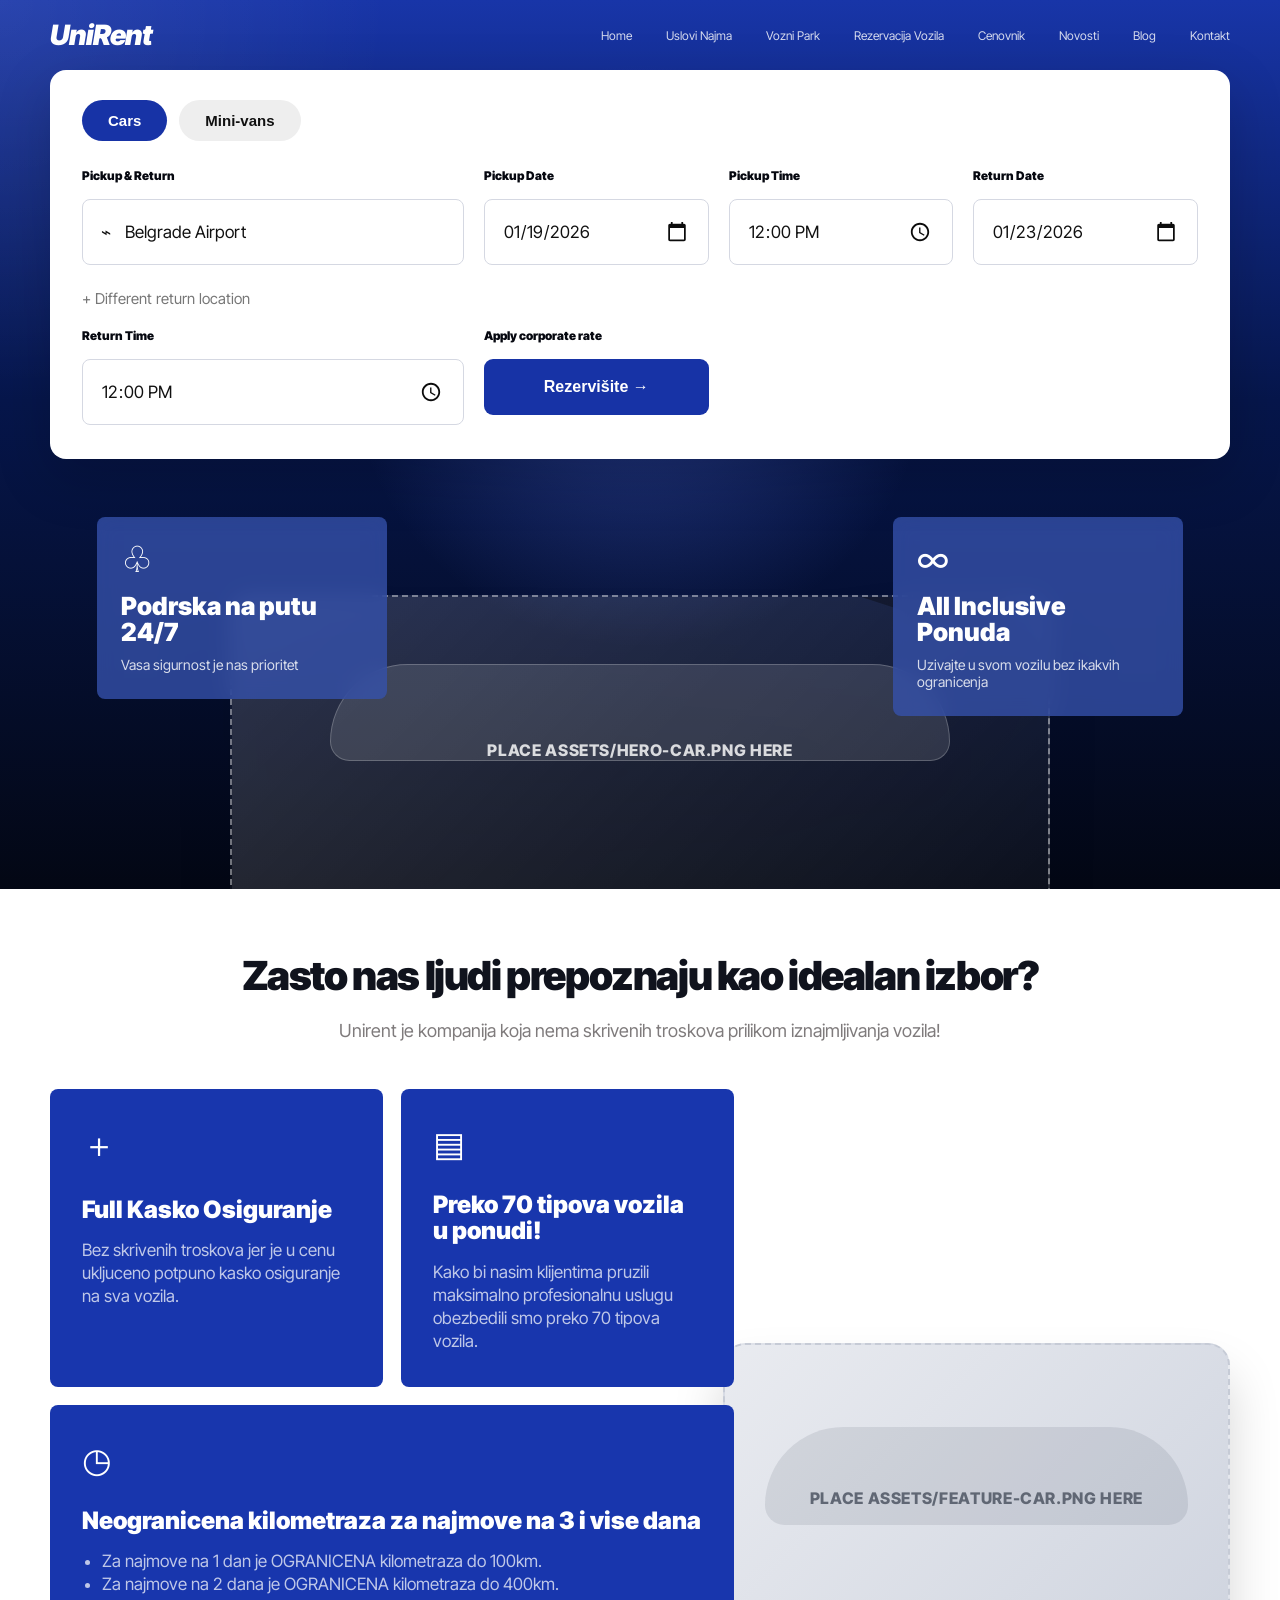
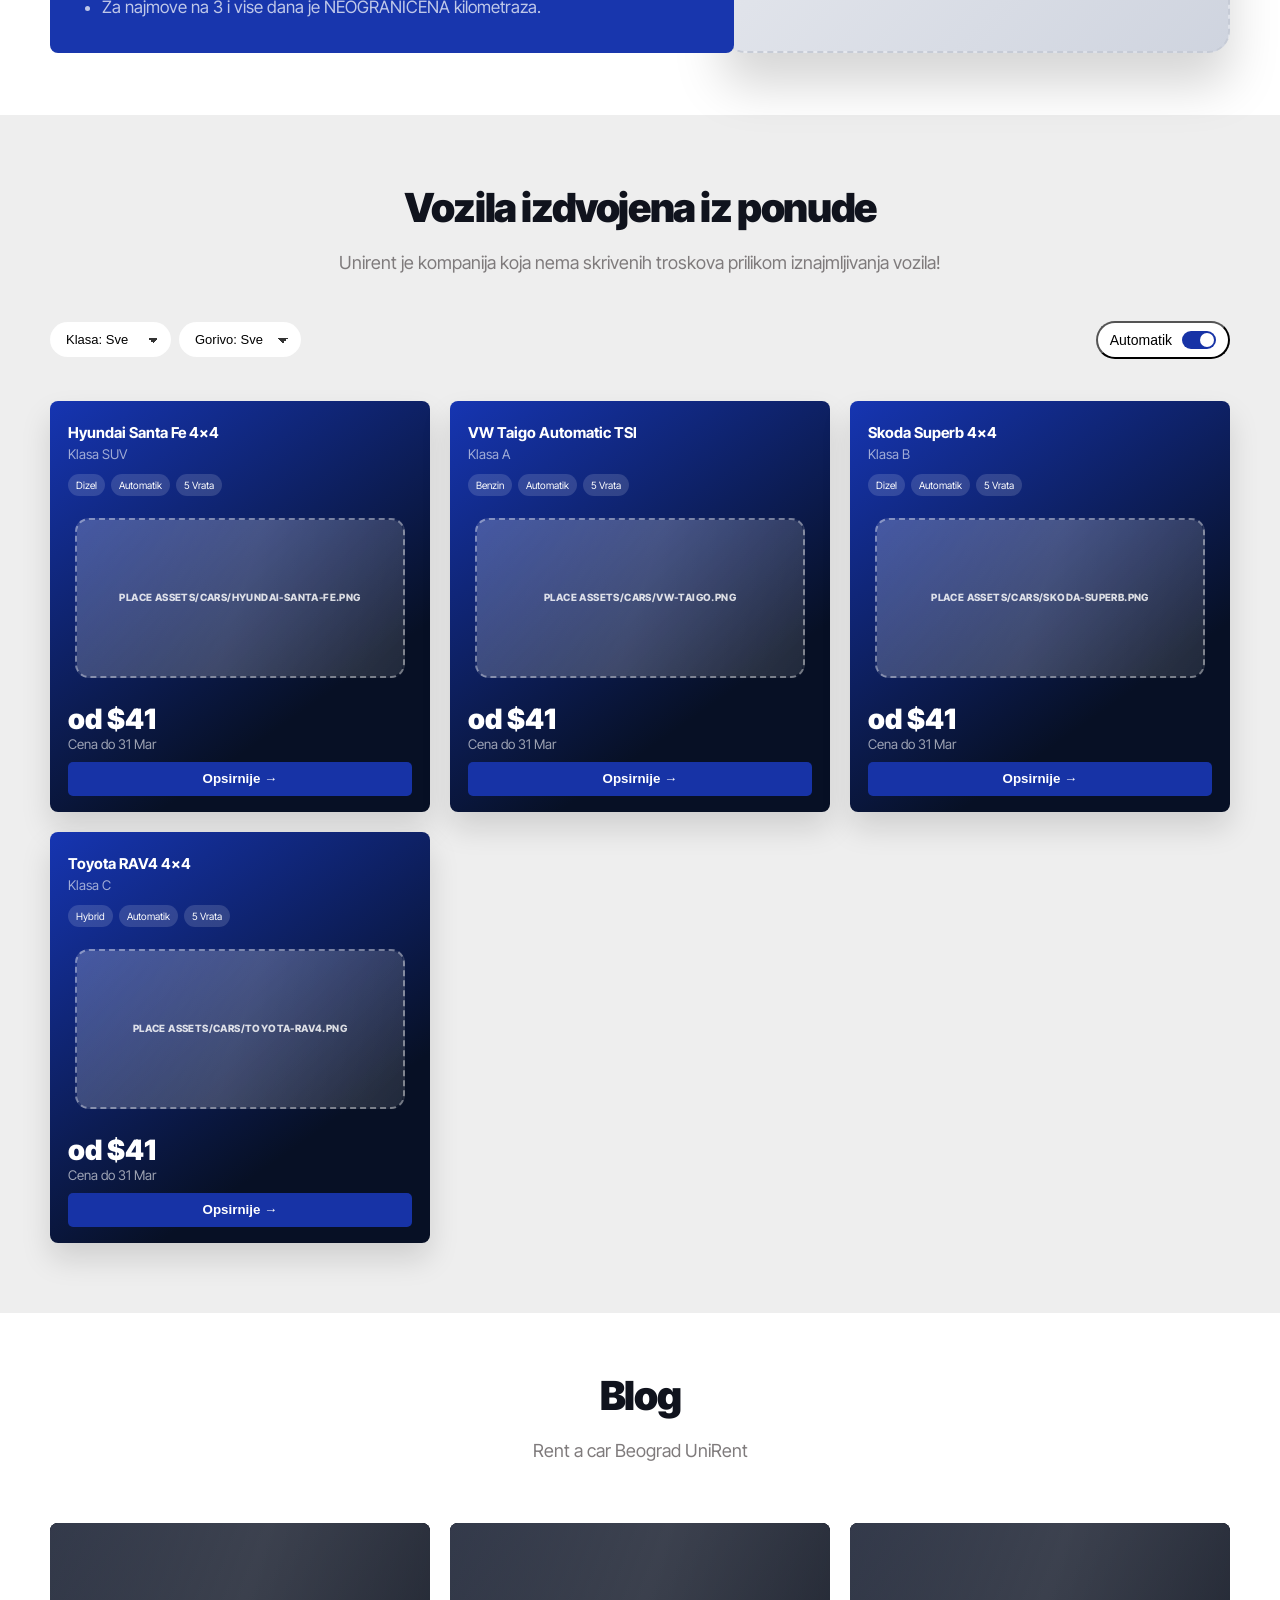
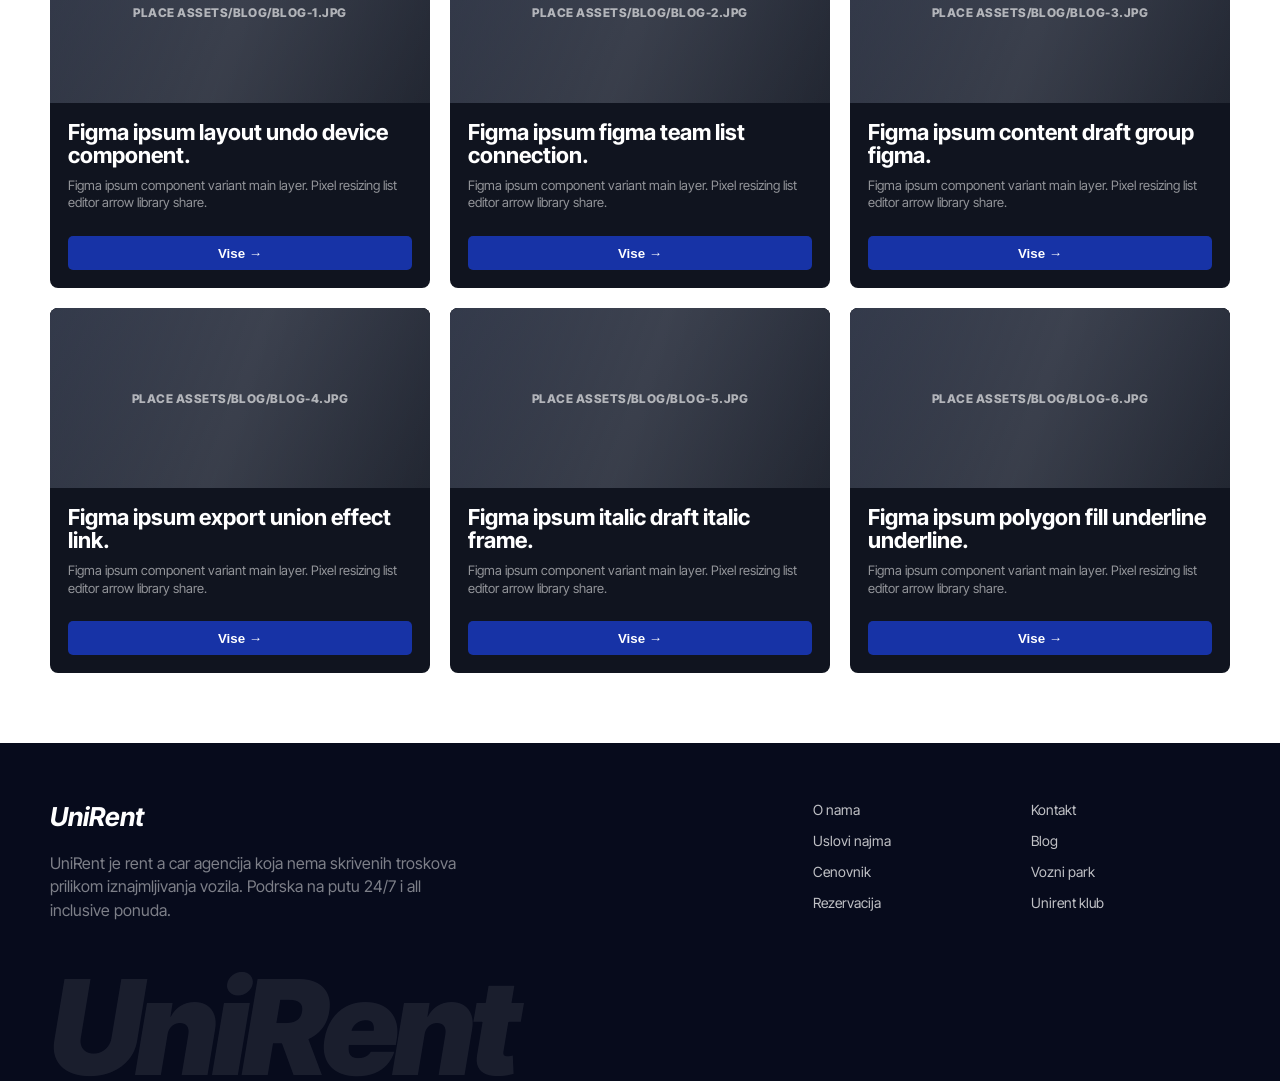
==== index.html @ a7d13483 "Add files via upload" ====
<!DOCTYPE html>
<html lang="en">
<head>
<meta charset="utf-8"/>
<meta name="viewport" content="width=device-width, initial-scale=1.0"/>
<title>UniRent</title>
<link href="https://fonts.googleapis.com/css2?family=Inter+Tight:wght@400;500;600;700;800;900&display=swap" rel="stylesheet"/>
<style>
:root{--blue:#1733a6;--deep:#030817;--text:#10131d;--muted:#85838a;--card:#1836ad;--line:#d4d7df}
*{box-sizing:border-box;margin:0;padding:0}body{font-family:'Inter Tight',Arial,sans-serif;background:#fff;color:var(--text);overflow-x:hidden}a{text-decoration:none;color:inherit}.container{width:min(100% - 64px,1180px);margin-inline:auto}
@keyframes fadeUp{from{opacity:0;transform:translateY(22px)}to{opacity:1;transform:none}}@keyframes float{0%,100%{transform:translateY(0)}50%{transform:translateY(-9px)}}.reveal{opacity:0;transform:translateY(22px);transition:.65s cubic-bezier(.2,.8,.2,1)}.reveal.in{opacity:1;transform:none}
.hero{background:linear-gradient(180deg,#1835a8 0%,#06164b 45%,#030714 100%);min-height:720px;position:relative;overflow:hidden}.hero:before{content:"";position:absolute;inset:0;background:radial-gradient(circle at 50% 40%,rgba(95,127,255,.35),transparent 35%),radial-gradient(circle at 0 0,rgba(255,255,255,.08),transparent 25%);pointer-events:none}.nav{height:70px;display:flex;align-items:center;justify-content:space-between;position:relative;z-index:4;color:#fff}.logo{font-size:28px;font-weight:900;font-style:italic;letter-spacing:-1px}.navlinks{display:flex;gap:34px;font-size:12px;color:rgba(255,255,255,.82)}
.booking{position:relative;z-index:5;background:#fff;border-radius:10px;padding:26px 28px 28px;min-height:205px;animation:fadeUp .7s both;box-shadow:0 18px 55px rgba(0,0,0,.18)}.tabs{display:flex;gap:12px;margin-bottom:22px}.tab{border:0;border-radius:999px;padding:12px 26px;font-weight:800;font-size:15px;background:#eee;color:#111;cursor:pointer}.tab.active{background:var(--blue);color:#fff}.book-grid{display:grid;grid-template-columns:1.05fr .72fr .72fr .72fr .72fr;gap:0;align-items:end}.field-wrap label,.corp{display:block;font-size:12px;font-weight:900;margin-bottom:10px;color:#060810}.field{height:60px;border:1.5px solid var(--line);display:flex;align-items:center;gap:14px;padding:0 18px;font-size:17px;background:#fff;color:#111}.field.single{border-radius:7px}.field.input{padding:0 12px}.field input,.field select{border:0;outline:0;background:transparent;width:100%;height:100%;font:inherit;color:#111;cursor:pointer}.return-loc{height:60px;display:flex;align-items:center;font-size:15px;color:#777;padding-left:24px;white-space:nowrap}.book-bottom{margin-top:20px;display:grid;grid-template-columns:1.05fr 2.25fr;gap:24px;align-items:start}.btn{height:48px;border:0;border-radius:8px;background:var(--blue);color:#fff;font-weight:900;font-size:16px;padding:0 24px;cursor:pointer;transition:.25s;display:inline-flex;align-items:center;gap:8px}.btn:hover{transform:translateY(-2px);background:#102b98}
.hero-stage{position:relative;z-index:2;height:430px}.hero-badge{position:absolute;top:58px;width:290px;background:rgba(55,82,174,.78);border-radius:8px;padding:24px 24px 26px;color:#fff;z-index:3;backdrop-filter:blur(10px);animation:fadeUp .8s .18s both}.hero-badge.left{left:4%}.hero-badge.right{right:4%}.hero-badge .icon{font-size:36px;line-height:1;margin-bottom:16px}.hero-badge h3{font-size:25px;line-height:1.05;margin-bottom:10px;font-weight:900}.hero-badge p{font-size:14px;color:rgba(255,255,255,.82)}
.placeholder{position:relative;overflow:hidden;display:flex;align-items:center;justify-content:center;text-align:center;border:2px dashed rgba(255,255,255,.42);background:linear-gradient(135deg,rgba(255,255,255,.16),rgba(255,255,255,.04));color:rgba(255,255,255,.82);font-weight:800;letter-spacing:.04em;text-transform:uppercase}.placeholder:after{content:"";position:absolute;inset:-60%;background:linear-gradient(90deg,transparent,rgba(255,255,255,.14),transparent);transform:rotate(18deg);animation:sheen 4s infinite}@keyframes sheen{0%{translate:-45% 0}55%,100%{translate:45% 0}}.placeholder span{position:relative;z-index:1}.hero-placeholder{position:absolute;left:50%;bottom:-16px;translate:-50% 0;width:min(820px,72vw);height:310px;border-radius:22px 22px 4px 4px;animation:float 6s ease-in-out infinite;filter:drop-shadow(0 40px 28px rgba(0,0,0,.40));z-index:2}.hero-placeholder:before{content:"";position:absolute;left:12%;right:12%;top:22%;height:31%;border-radius:80px 80px 20px 20px;background:rgba(255,255,255,.12);border:1px solid rgba(255,255,255,.22)}.hero-placeholder:after{content:"";position:absolute;left:12%;right:12%;bottom:12%;height:56px;border-radius:999px;background:rgba(0,0,0,.22);box-shadow:80px 42px 0 10px rgba(0,0,0,.32),-80px 42px 0 10px rgba(0,0,0,.32)}
.section{padding:62px 0}.title{text-align:center;margin-bottom:48px}.title h2{font-size:40px;letter-spacing:-1.4px;margin-bottom:20px;font-weight:900}.title p{font-size:18px;color:#7f7b7c}.why-wrap{position:relative;min-height:380px;overflow:hidden}.why-grid{display:grid;grid-template-columns:1fr 1fr;gap:18px;width:58%;position:relative;z-index:2}.info-card{background:var(--card);color:#fff;border-radius:8px;padding:34px 32px;min-height:160px;transition:.25s}.info-card:hover,.car-card:hover,.blog-card:hover{transform:translateY(-5px)}.info-card.wide{grid-column:1/3;min-height:170px}.info-card .mini-icon{font-size:34px;margin-bottom:28px}.info-card h3{font-size:24px;line-height:1.1;margin-bottom:16px;font-weight:900}.info-card p,.info-card li{font-size:17px;color:rgba(255,255,255,.72);line-height:1.35}.info-card ul{padding-left:20px}.why-placeholder{position:absolute;right:-120px;bottom:-18px;width:60%;max-width:820px;height:320px;border-radius:20px;z-index:3;filter:drop-shadow(0 32px 24px rgba(0,0,0,.16));animation:float 7s ease-in-out infinite;background:linear-gradient(135deg,#e9ebf0,#cfd4df);border-color:#c6cbd6;color:#606774}.why-placeholder:before{content:"";position:absolute;left:8%;right:8%;top:27%;height:32%;border-radius:80px 80px 20px 20px;background:rgba(30,40,60,.10)}.why-placeholder:after{content:"";position:absolute;left:14%;right:14%;bottom:15%;height:45px;border-radius:999px;background:rgba(30,40,60,.12);box-shadow:80px 40px 0 4px rgba(30,40,60,.24),-80px 40px 0 4px rgba(30,40,60,.24)}
.fleet{background:#eee;padding:58px 0 70px}.filters{display:flex;justify-content:space-between;align-items:center;margin-bottom:28px;gap:16px}.filter-select{background:#fff;border:0;border-radius:999px;padding:10px 38px 10px 16px;font-size:13px;margin-right:8px;cursor:pointer;appearance:none;background-image:linear-gradient(45deg,transparent 50%,#333 50%),linear-gradient(135deg,#333 50%,transparent 50%);background-position:calc(100% - 18px) 52%,calc(100% - 13px) 52%;background-size:5px 5px,5px 5px;background-repeat:no-repeat}.switch{display:flex;align-items:center;gap:10px;font-size:14px;background:#fff;border-radius:999px;padding:8px 12px;cursor:pointer;user-select:none}.track{width:34px;height:18px;background:var(--blue);border-radius:999px;position:relative;transition:.2s}.track:after{content:"";position:absolute;width:14px;height:14px;background:#fff;border-radius:50%;right:2px;top:2px;transition:.2s}.switch.off .track{background:#aaa}.switch.off .track:after{right:18px}.fleet-grid,.blog-grid{display:grid;grid-template-columns:repeat(3,1fr);gap:20px}.empty-state{display:none;grid-column:1/-1;text-align:center;padding:50px;background:#fff;border-radius:8px;color:#777;font-weight:700}
.car-card{background:linear-gradient(145deg,#1635b2 0%,#071025 72%);border-radius:8px;overflow:hidden;min-height:360px;padding:22px 18px 16px;color:#fff;transition:.25s;display:flex;flex-direction:column;box-shadow:0 16px 30px rgba(0,0,0,.13)}.car-card.is-hidden{display:none}.car-card h3{font-size:15px;margin-bottom:4px}.car-card small{color:rgba(255,255,255,.6)}.tags{display:flex;gap:6px;margin-top:12px;flex-wrap:wrap}.tag{font-size:10px;padding:5px 8px;border-radius:999px;background:rgba(255,255,255,.14)}.car-pic{height:156px;display:flex;align-items:center;justify-content:center;flex:1;overflow:visible}.fleet-placeholder{width:100%;max-width:310px;height:135px;border-radius:12px;font-size:11px}.price{font-size:28px;font-weight:900;margin-top:8px}.more{margin-top:10px;height:34px;border:0;border-radius:5px;background:var(--blue);color:#fff;font-weight:700;width:100%;cursor:pointer}.blog{padding:58px 0 70px}.blog-card{background:#10141f;color:#fff;border-radius:8px;overflow:hidden;transition:.25s}.blog-placeholder{height:180px;border:0;border-radius:0;background:linear-gradient(135deg,#242b3d,#111622);color:rgba(255,255,255,.62);font-size:12px}.blog-body{padding:18px}.blog-body h3{font-size:22px;line-height:1.05;margin-bottom:10px}.blog-body p{font-size:13px;color:rgba(255,255,255,.55);line-height:1.35;margin-bottom:14px}.footer{background:#070b1c;color:#fff;padding:58px 0 0;overflow:hidden}.footer-grid{display:grid;grid-template-columns:1.4fr 1fr;gap:180px}.footer h3{font-size:26px;font-style:italic;margin-bottom:20px}.footer p{max-width:420px;color:rgba(255,255,255,.48);line-height:1.45}.foot-links{display:grid;grid-template-columns:repeat(2,1fr);gap:18px;font-size:14px}.foot-links a{display:block;color:rgba(255,255,255,.75);margin-bottom:14px}.watermark{margin-top:50px;font-size:min(132px,18vw);font-weight:900;font-style:italic;color:rgba(255,255,255,.08);letter-spacing:-6px;line-height:.8;user-select:none}

/* Easy image replacement system:
   Place your files in the /assets folder using the filenames in the HTML.
   If a file is missing, the designed placeholder stays visible. */
.image-slot{position:relative;display:flex;align-items:center;justify-content:center;overflow:visible}
.image-slot img{width:100%;height:100%;object-fit:contain;display:block;position:relative;z-index:2;opacity:1;transition:opacity .25s ease,transform .35s ease}
.image-slot img.is-missing{display:none}
.image-slot .placeholder{position:absolute;inset:0;z-index:1}
.hero-image{position:absolute;left:50%;bottom:-16px;translate:-50% 0;width:min(820px,72vw);height:310px;animation:float 6s ease-in-out infinite;filter:drop-shadow(0 40px 28px rgba(0,0,0,.40));z-index:2}
.hero-image img{object-fit:contain;object-position:center bottom}
.feature-image{position:absolute;right:-120px;bottom:-18px;width:60%;max-width:820px;height:320px;z-index:3;filter:drop-shadow(0 32px 24px rgba(0,0,0,.16));animation:float 7s ease-in-out infinite}
.feature-image img{object-fit:contain;object-position:center bottom}
.fleet-image{width:100%;max-width:330px;height:150px;margin:auto}
.fleet-image img{object-fit:contain;filter:drop-shadow(0 18px 18px rgba(0,0,0,.28))}
.blog-image{height:180px;overflow:hidden;background:#111622}
.blog-image img{object-fit:cover;object-position:center}
.blog-image .placeholder{border:0;border-radius:0;background:linear-gradient(135deg,#242b3d,#111622);color:rgba(255,255,255,.62);font-size:12px}

@media(max-width:1000px){.book-grid{grid-template-columns:1fr 1fr}.return-loc{padding-left:0}.filters{align-items:flex-start;flex-direction:column}.why-grid{width:100%;grid-template-columns:1fr}.info-card.wide{grid-column:auto}.why-placeholder{position:relative;right:auto;width:100%;margin-top:20px}.feature-image{position:relative;right:auto;width:100%;margin-top:20px}.fleet-grid,.blog-grid{grid-template-columns:1fr 1fr}.hero-badge{display:none}.hero-placeholder{width:90vw}.hero-image{width:90vw}}
@media(max-width:640px){.container{width:min(100% - 32px,1180px)}.navlinks{display:none}.book-grid,.book-bottom{grid-template-columns:1fr;gap:12px}.hero{min-height:auto}.hero-stage{height:350px}.hero-placeholder{height:250px}.hero-image{height:250px}.fleet-grid,.blog-grid{grid-template-columns:1fr}.title h2{font-size:31px}.footer-grid{grid-template-columns:1fr;gap:36px}}


/* --- FINAL FIXES: stable booking layout, centered image slots, safer hover spacing --- */
.booking{border-radius:16px;padding:26px 28px 32px;overflow:visible}
.booking-form{display:grid;grid-template-columns:1.55fr 1fr 1fr 1fr 1fr;gap:18px;align-items:end}
.booking-form .pickup-group{grid-column:span 2}
.booking-form .field-wrap{min-width:0}
.field{height:64px;border:1.5px solid #d5d8e2;border-radius:8px;background:#fff;position:relative;overflow:hidden}
.field.input{padding:0 16px}
.field input{position:relative;z-index:2;width:100%;height:100%;border:0;outline:0;background:transparent;font:inherit;color:#111;cursor:pointer;appearance:auto;-webkit-appearance:auto}
.field input::-webkit-calendar-picker-indicator{cursor:pointer;opacity:.95;width:22px;height:22px}
.return-loc{height:auto;margin-top:12px;padding:0;font-size:15px;color:#777;white-space:normal}
.book-bottom{margin-top:22px;display:flex;align-items:end;gap:26px}.return-time-wrap{width:300px;max-width:100%}.reserve-wrap{display:flex;flex-direction:column;align-items:flex-start}.btn{height:54px;border-radius:9px;padding:0 30px}
.hero-stage{overflow:visible}.hero-image{left:50%;right:auto;bottom:-16px;translate:-50% 0;width:min(820px,72vw);height:310px;z-index:2}.hero-image img{object-position:center bottom}
.image-slot>.placeholder{position:absolute;inset:0;left:auto;right:auto;top:auto;bottom:auto;width:100%;height:100%;translate:0;transform:none;animation:none;filter:none;z-index:1}
.image-slot>.hero-placeholder,.image-slot>.why-placeholder,.image-slot>.fleet-placeholder{position:absolute;inset:0;width:100%;height:100%;max-width:none;margin:0;border-radius:inherit;translate:0;transform:none;animation:none;filter:none}
.image-slot>.hero-placeholder{border-radius:22px 22px 4px 4px}.image-slot>.fleet-placeholder{border-radius:14px;font-size:10px;padding:12px;line-height:1.35;overflow:hidden}.image-slot>.fleet-placeholder span{max-width:90%}
.why-wrap{overflow:visible}.why-grid{z-index:3}.feature-image{right:0;bottom:0;width:43%;height:310px;z-index:1;pointer-events:none}.feature-image img{object-position:center bottom}.image-slot>.why-placeholder{border-radius:22px;background:linear-gradient(135deg,#e9ebf0,#cfd4df);border-color:#c6cbd6;color:#606774}
.fleet{padding-top:68px}.fleet-grid,.blog-grid{padding-top:14px;overflow:visible}.car-card{overflow:visible;position:relative}.car-card:hover,.blog-card:hover,.info-card:hover{transform:translateY(-4px)}.car-pic{height:168px;flex:0 0 168px;margin:18px 0 20px;overflow:visible}.fleet-image{height:160px;max-width:330px}.price{margin-top:auto}.blog-card{overflow:hidden}
@media(max-width:1000px){.booking-form{grid-template-columns:1fr 1fr}.booking-form .pickup-group{grid-column:1/-1}.book-bottom{display:grid;grid-template-columns:1fr 1fr}.feature-image{position:relative;right:auto;width:100%;height:280px;margin-top:24px}.hero-image{width:88vw}}
@media(max-width:640px){.booking{padding:22px 18px 24px}.tabs{margin-bottom:20px}.tab{font-size:14px;padding:10px 22px}.booking-form{grid-template-columns:1fr;gap:14px}.book-bottom{grid-template-columns:1fr;gap:14px}.return-time-wrap{width:100%}.field{height:58px;font-size:16px}.return-loc{font-size:14px}.hero-image{width:92vw;height:250px}.car-pic{height:150px;flex-basis:150px}.fleet-image{height:142px}}



/* --- BOOKING ALIGNMENT POLISH --- */
.booking{
  padding:30px 32px 34px !important;
}
.booking-form{
  display:grid !important;
  grid-template-columns:minmax(330px,1.7fr) repeat(3,minmax(180px,1fr)) !important;
  gap:20px 20px !important;
  align-items:start !important;
}
.booking-form .pickup-group{
  grid-column:auto !important;
}
.field-wrap label,.corp{
  min-height:18px;
  margin-bottom:12px !important;
  line-height:1.1;
}
.field{
  height:66px !important;
  border-radius:8px !important;
  padding:0 18px !important;
}
.field.input{
  padding:0 18px !important;
}
.return-loc{
  height:auto !important;
  min-height:34px;
  padding:12px 0 0 0 !important;
  align-items:flex-start !important;
}
.book-bottom{
  margin-top:18px !important;
  display:grid !important;
  grid-template-columns:minmax(330px,1.7fr) repeat(3,minmax(180px,1fr)) !important;
  gap:20px !important;
  align-items:start !important;
}
.return-time-wrap{
  grid-column:1/2;
  width:100%;
}
.reserve-wrap{
  grid-column:2/3;
  width:100%;
}
.reserve-wrap .btn{
  width:100%;
  max-width:240px;
  justify-content:center;
  height:56px;
}
.tabs{
  margin-bottom:28px !important;
}
@media(max-width:1000px){
  .booking-form,.book-bottom{
    grid-template-columns:1fr 1fr !important;
  }
  .booking-form .pickup-group{grid-column:1/-1 !important}
  .return-time-wrap{grid-column:1/2}
  .reserve-wrap{grid-column:2/3}
}
@media(max-width:640px){
  .booking{padding:22px 18px 26px !important}
  .booking-form,.book-bottom{
    grid-template-columns:1fr !important;
    gap:14px !important;
  }
  .return-time-wrap,.reserve-wrap{grid-column:1/-1}
  .reserve-wrap .btn{max-width:none}
  .return-loc{padding-top:10px !important}
}

</style></head>
<body>
<header class="hero"><div class="container nav"><a class="logo" href="index.html">UniRent</a><div class="navlinks"><a href="index.html" class="active">Home</a><a href="uslovi-najma.html">Uslovi Najma</a><a href="vozni-park.html">Vozni Park</a><a href="rezervacija-vozila.html">Rezervacija Vozila</a><a href="cenovnik.html">Cenovnik</a><a href="#">Novosti</a><a href="#">Blog</a><a href="#">Kontakt</a></div></div>
<div class="container booking"><div class="tabs"><button class="tab active" data-vehicle="cars">Cars</button><button class="tab" data-vehicle="mini-vans">Mini-vans</button></div>
<div class="booking-form"><div class="field-wrap pickup-group"><label>Pickup &amp; Return</label><div class="field single">⌁ <span>Belgrade Airport</span></div><div class="return-loc">+ Different return location</div></div><div class="field-wrap"><label>Pickup Date</label><div class="field input"><input id="pickupDate" type="date" value="2026-01-19"/></div></div><div class="field-wrap"><label>Pickup Time</label><div class="field input"><input id="pickupTime" type="time" value="12:00"/></div></div><div class="field-wrap"><label>Return Date</label><div class="field input"><input id="returnDate" type="date" value="2026-01-23"/></div></div></div>
<div class="book-bottom"><div class="return-time-wrap"><div class="field-wrap"><label>Return Time</label><div class="field input"><input id="returnTime" type="time" value="12:00"/></div></div></div><div class="reserve-wrap"><div class="corp">Apply corporate rate</div><button class="btn" id="reserveBtn">Rezervišite →</button></div></div></div>
<div class="container hero-stage"><div class="hero-badge left"><div class="icon">♧</div><h3>Podrska na putu 24/7</h3><p>Vasa sigurnost je nas prioritet</p></div><div class="image-slot hero-image"><img src="assets/hero-car.png" alt="Hero car" data-fallback><div class="placeholder hero-placeholder"><span>Place assets/hero-car.png here</span></div></div><div class="hero-badge right"><div class="icon">∞</div><h3>All Inclusive Ponuda</h3><p>Uzivajte u svom vozilu bez ikakvih ogranicenja</p></div></div></header>
<section class="section"><div class="container"><div class="title reveal"><h2>Zasto nas ljudi prepoznaju kao idealan izbor?</h2><p>Unirent je kompanija koja nema skrivenih troskova prilikom iznajmljivanja vozila!</p></div><div class="why-wrap"><div class="why-grid"><div class="info-card reveal"><div class="mini-icon">＋</div><h3>Full Kasko Osiguranje</h3><p>Bez skrivenih troskova jer je u cenu ukljuceno potpuno kasko osiguranje na sva vozila.</p></div><div class="info-card reveal"><div class="mini-icon">▤</div><h3>Preko 70 tipova vozila u ponudi!</h3><p>Kako bi nasim klijentima pruzili maksimalno profesionalnu uslugu obezbedili smo preko 70 tipova vozila.</p></div><div class="info-card wide reveal"><div class="mini-icon">◷</div><h3>Neogranicena kilometraza za najmove na 3 i vise dana</h3><ul><li>Za najmove na 1 dan je OGRANICENA kilometraza do 100km.</li><li>Za najmove na 2 dana je OGRANICENA kilometraza do 400km.</li><li>Za najmove na 3 i vise dana je NEOGRANICENA kilometraza.</li></ul></div></div><div class="image-slot feature-image"><img src="assets/feature-car.png" alt="Feature car" data-fallback><div class="placeholder why-placeholder"><span>Place assets/feature-car.png here</span></div></div></div></div></section>
<section class="fleet"><div class="container"><div class="title reveal"><h2>Vozila izdvojena iz ponude</h2><p>Unirent je kompanija koja nema skrivenih troskova prilikom iznajmljivanja vozila!</p></div><div class="filters reveal"><div><select id="classFilter" class="filter-select"><option value="all">Klasa: Sve</option><option value="A">Klasa: A</option><option value="B">Klasa: B</option><option value="C">Klasa: C</option><option value="SUV">Klasa: SUV</option></select><select id="fuelFilter" class="filter-select"><option value="all">Gorivo: Sve</option><option value="Benzin">Benzin</option><option value="Dizel">Dizel</option><option value="Hybrid">Hybrid</option></select></div><button class="switch" id="autoSwitch" type="button" aria-pressed="true">Automatik <span class="track"></span></button></div>
<div class="fleet-grid" id="fleetGrid">
<div class="car-card reveal" data-class="SUV" data-fuel="Dizel" data-auto="true"><h3>Hyundai Santa Fe 4x4</h3><small>Klasa SUV</small><div class="tags"><span class="tag">Dizel</span><span class="tag">Automatik</span><span class="tag">5 Vrata</span></div><div class="car-pic"><div class="image-slot fleet-image"><img src="assets/cars/hyundai-santa-fe.png" alt="Car" data-fallback><div class="placeholder fleet-placeholder"><span>Place assets/cars/hyundai-santa-fe.png</span></div></div></div><div class="price">od $41</div><small>Cena do 31 Mar</small><button class="more">Opsirnije →</button></div>
<div class="car-card reveal" data-class="A" data-fuel="Benzin" data-auto="true"><h3>VW Taigo Automatic TSI</h3><small>Klasa A</small><div class="tags"><span class="tag">Benzin</span><span class="tag">Automatik</span><span class="tag">5 Vrata</span></div><div class="car-pic"><div class="image-slot fleet-image"><img src="assets/cars/vw-taigo.png" alt="Car" data-fallback><div class="placeholder fleet-placeholder"><span>Place assets/cars/vw-taigo.png</span></div></div></div><div class="price">od $41</div><small>Cena do 31 Mar</small><button class="more">Opsirnije →</button></div>
<div class="car-card reveal" data-class="B" data-fuel="Dizel" data-auto="true"><h3>Skoda Superb 4x4</h3><small>Klasa B</small><div class="tags"><span class="tag">Dizel</span><span class="tag">Automatik</span><span class="tag">5 Vrata</span></div><div class="car-pic"><div class="image-slot fleet-image"><img src="assets/cars/skoda-superb.png" alt="Car" data-fallback><div class="placeholder fleet-placeholder"><span>Place assets/cars/skoda-superb.png</span></div></div></div><div class="price">od $41</div><small>Cena do 31 Mar</small><button class="more">Opsirnije →</button></div>
<div class="car-card reveal" data-class="SUV" data-fuel="Dizel" data-auto="false"><h3>Volvo XC 90 4x4</h3><small>Klasa SUV</small><div class="tags"><span class="tag">Dizel</span><span class="tag">Manuel</span><span class="tag">5 Vrata</span></div><div class="car-pic"><div class="image-slot fleet-image"><img src="assets/cars/volvo-xc90.png" alt="Car" data-fallback><div class="placeholder fleet-placeholder"><span>Place assets/cars/volvo-xc90.png</span></div></div></div><div class="price">od $41</div><small>Cena do 31 Mar</small><button class="more">Opsirnije →</button></div>
<div class="car-card reveal" data-class="C" data-fuel="Hybrid" data-auto="true"><h3>Toyota RAV4 4x4</h3><small>Klasa C</small><div class="tags"><span class="tag">Hybrid</span><span class="tag">Automatik</span><span class="tag">5 Vrata</span></div><div class="car-pic"><div class="image-slot fleet-image"><img src="assets/cars/toyota-rav4.png" alt="Car" data-fallback><div class="placeholder fleet-placeholder"><span>Place assets/cars/toyota-rav4.png</span></div></div></div><div class="price">od $41</div><small>Cena do 31 Mar</small><button class="more">Opsirnije →</button></div>
<div class="car-card reveal" data-class="A" data-fuel="Benzin" data-auto="false"><h3>Hyundai Tucson 4x4</h3><small>Klasa A</small><div class="tags"><span class="tag">Benzin</span><span class="tag">Manuel</span><span class="tag">5 Vrata</span></div><div class="car-pic"><div class="image-slot fleet-image"><img src="assets/cars/hyundai-tucson.png" alt="Car" data-fallback><div class="placeholder fleet-placeholder"><span>Place assets/cars/hyundai-tucson.png</span></div></div></div><div class="price">od $41</div><small>Cena do 31 Mar</small><button class="more">Opsirnije →</button></div>
<div class="empty-state" id="emptyState">Nema vozila za izabrane filtere.</div></div></div></section>
<section class="blog"><div class="container"><div class="title reveal"><h2>Blog</h2><p>Rent a car Beograd UniRent</p></div><div class="blog-grid"><article class="blog-card reveal"><div class="image-slot blog-image"><img src="assets/blog/blog-1.jpg" alt="Blog image" data-fallback><div class="placeholder blog-placeholder"><span>Place assets/blog/blog-1.jpg</span></div></div><div class="blog-body"><h3>Figma ipsum layout undo device component.</h3><p>Figma ipsum component variant main layer. Pixel resizing list editor arrow library share.</p><button class="more">Vise →</button></div></article><article class="blog-card reveal"><div class="image-slot blog-image"><img src="assets/blog/blog-2.jpg" alt="Blog image" data-fallback><div class="placeholder blog-placeholder"><span>Place assets/blog/blog-2.jpg</span></div></div><div class="blog-body"><h3>Figma ipsum figma team list connection.</h3><p>Figma ipsum component variant main layer. Pixel resizing list editor arrow library share.</p><button class="more">Vise →</button></div></article><article class="blog-card reveal"><div class="image-slot blog-image"><img src="assets/blog/blog-3.jpg" alt="Blog image" data-fallback><div class="placeholder blog-placeholder"><span>Place assets/blog/blog-3.jpg</span></div></div><div class="blog-body"><h3>Figma ipsum content draft group figma.</h3><p>Figma ipsum component variant main layer. Pixel resizing list editor arrow library share.</p><button class="more">Vise →</button></div></article><article class="blog-card reveal"><div class="image-slot blog-image"><img src="assets/blog/blog-4.jpg" alt="Blog image" data-fallback><div class="placeholder blog-placeholder"><span>Place assets/blog/blog-4.jpg</span></div></div><div class="blog-body"><h3>Figma ipsum export union effect link.</h3><p>Figma ipsum component variant main layer. Pixel resizing list editor arrow library share.</p><button class="more">Vise →</button></div></article><article class="blog-card reveal"><div class="image-slot blog-image"><img src="assets/blog/blog-5.jpg" alt="Blog image" data-fallback><div class="placeholder blog-placeholder"><span>Place assets/blog/blog-5.jpg</span></div></div><div class="blog-body"><h3>Figma ipsum italic draft italic frame.</h3><p>Figma ipsum component variant main layer. Pixel resizing list editor arrow library share.</p><button class="more">Vise →</button></div></article><article class="blog-card reveal"><div class="image-slot blog-image"><img src="assets/blog/blog-6.jpg" alt="Blog image" data-fallback><div class="placeholder blog-placeholder"><span>Place assets/blog/blog-6.jpg</span></div></div><div class="blog-body"><h3>Figma ipsum polygon fill underline underline.</h3><p>Figma ipsum component variant main layer. Pixel resizing list editor arrow library share.</p><button class="more">Vise →</button></div></article></div></div></section>
<footer class="footer"><div class="container"><div class="footer-grid"><div><h3>UniRent</h3><p>UniRent je rent a car agencija koja nema skrivenih troskova prilikom iznajmljivanja vozila. Podrska na putu 24/7 i all inclusive ponuda.</p></div><div class="foot-links"><div><a href="#">O nama</a><a href="uslovi-najma.html">Uslovi najma</a><a href="cenovnik.html">Cenovnik</a><a href="rezervacija-vozila.html">Rezervacija</a></div><div><a href="#">Kontakt</a><a href="#">Blog</a><a href="vozni-park.html">Vozni park</a><a href="#">Unirent klub</a></div></div></div><div class="watermark">UniRent</div></div></footer>
<script>

function setupImageFallbacks(){
  document.querySelectorAll('img[data-fallback]').forEach(img=>{
    const markMissing=()=>img.classList.add('is-missing');
    const markLoaded=()=>img.classList.remove('is-missing');
    img.addEventListener('error',markMissing);
    img.addEventListener('load',markLoaded);
    if(img.complete && img.naturalWidth===0) markMissing();
  });
}
setupImageFallbacks();

const io=new IntersectionObserver((entries)=>{entries.forEach(e=>{if(e.isIntersecting)e.target.classList.add('in')})},{threshold:.14});document.querySelectorAll('.reveal').forEach(el=>io.observe(el));
document.querySelectorAll('.tab').forEach(b=>b.addEventListener('click',()=>{document.querySelectorAll('.tab').forEach(x=>x.classList.remove('active'));b.classList.add('active')}));
const pickupDate=document.getElementById('pickupDate'), returnDate=document.getElementById('returnDate');
pickupDate.addEventListener('change',()=>{ if(returnDate.value && returnDate.value < pickupDate.value){ returnDate.value = pickupDate.value; } returnDate.min = pickupDate.value; }); returnDate.min=pickupDate.value;
document.getElementById('reserveBtn').addEventListener('click',()=>{alert(`Reservation preview:\nPickup: ${pickupDate.value} ${document.getElementById('pickupTime').value}\nReturn: ${returnDate.value} ${document.getElementById('returnTime').value}`)});
let automaticOnly=true; const autoSwitch=document.getElementById('autoSwitch'), classFilter=document.getElementById('classFilter'), fuelFilter=document.getElementById('fuelFilter'), cards=[...document.querySelectorAll('.car-card')], empty=document.getElementById('emptyState');
function applyFilters(){const cls=classFilter.value, fuel=fuelFilter.value; let visible=0; cards.forEach(card=>{const okClass=cls==='all'||card.dataset.class===cls; const okFuel=fuel==='all'||card.dataset.fuel===fuel; const okAuto=!automaticOnly||card.dataset.auto==='true'; const show=okClass&&okFuel&&okAuto; card.classList.toggle('is-hidden',!show); if(show) visible++;}); empty.style.display=visible?'none':'block';}
autoSwitch.addEventListener('click',()=>{automaticOnly=!automaticOnly; autoSwitch.classList.toggle('off',!automaticOnly); autoSwitch.setAttribute('aria-pressed',String(automaticOnly)); applyFilters();});
classFilter.addEventListener('change',applyFilters); fuelFilter.addEventListener('change',applyFilters); applyFilters();
</script></body></html>
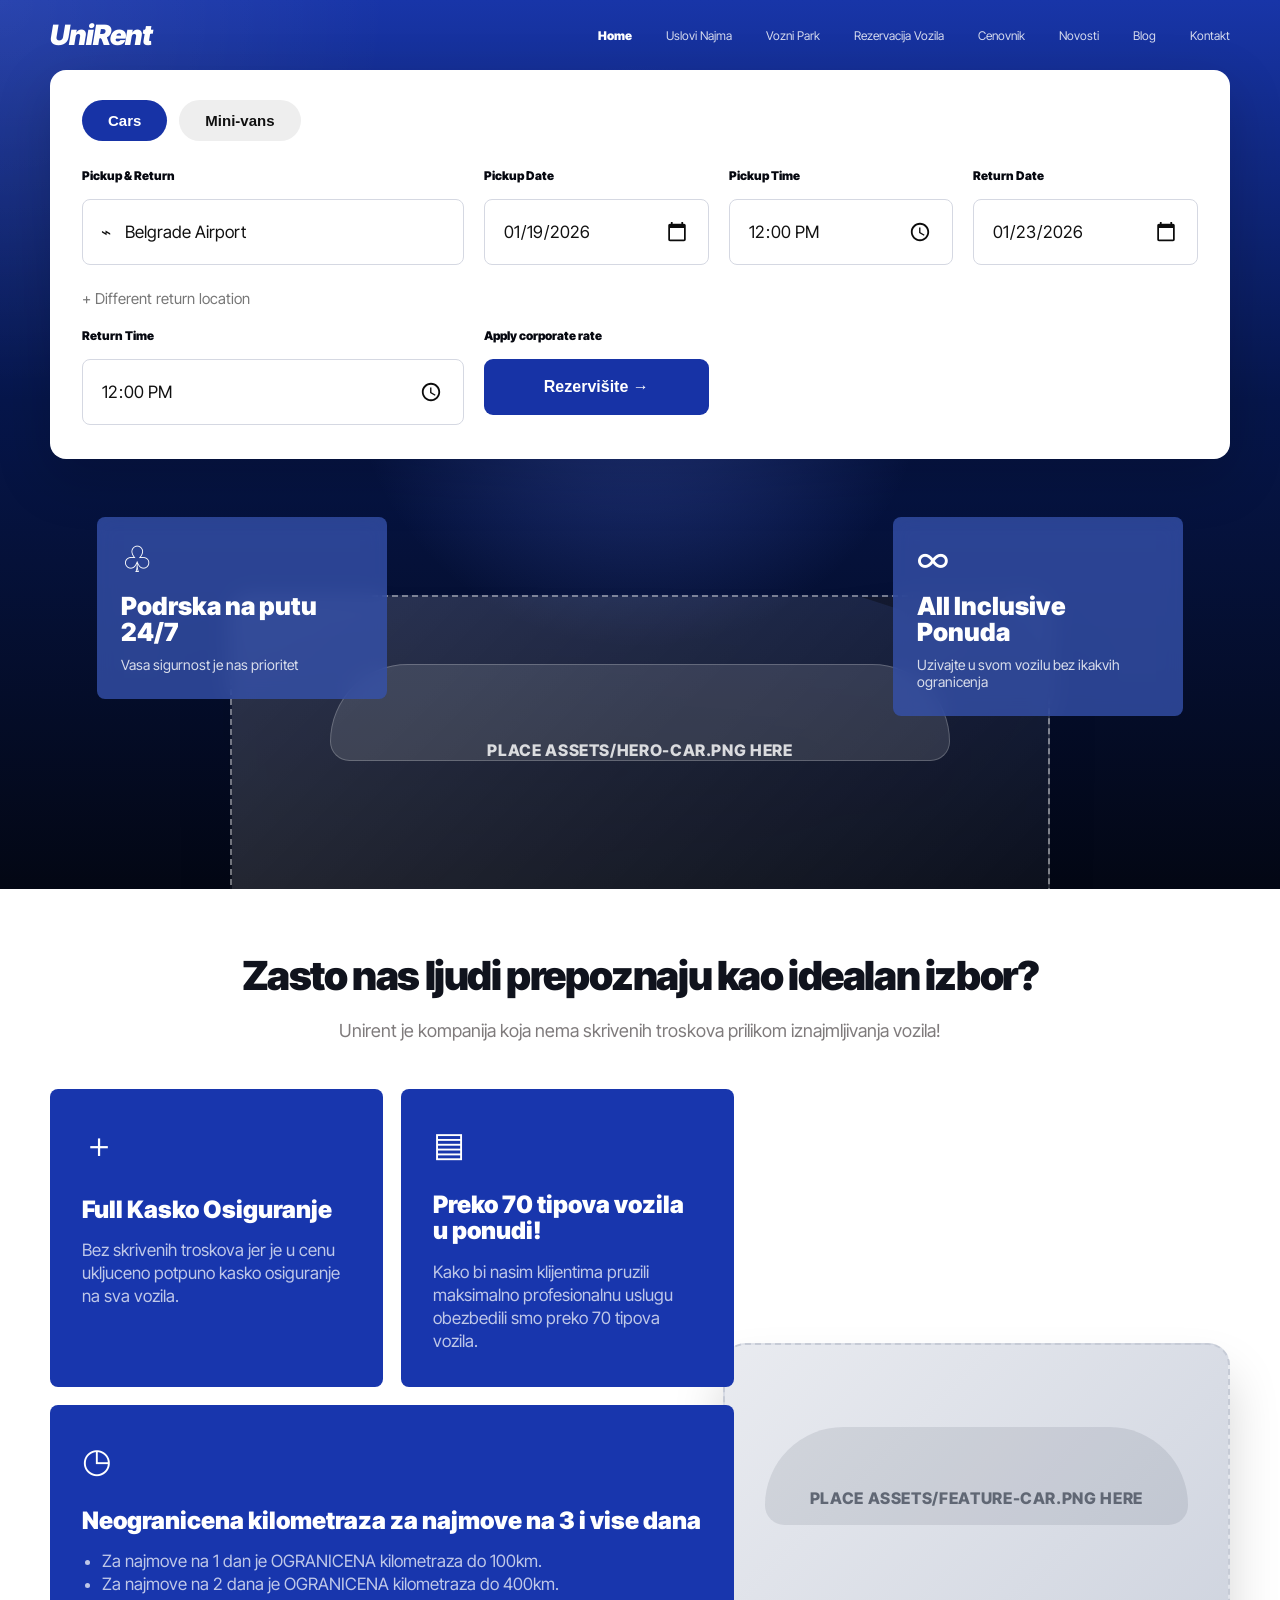
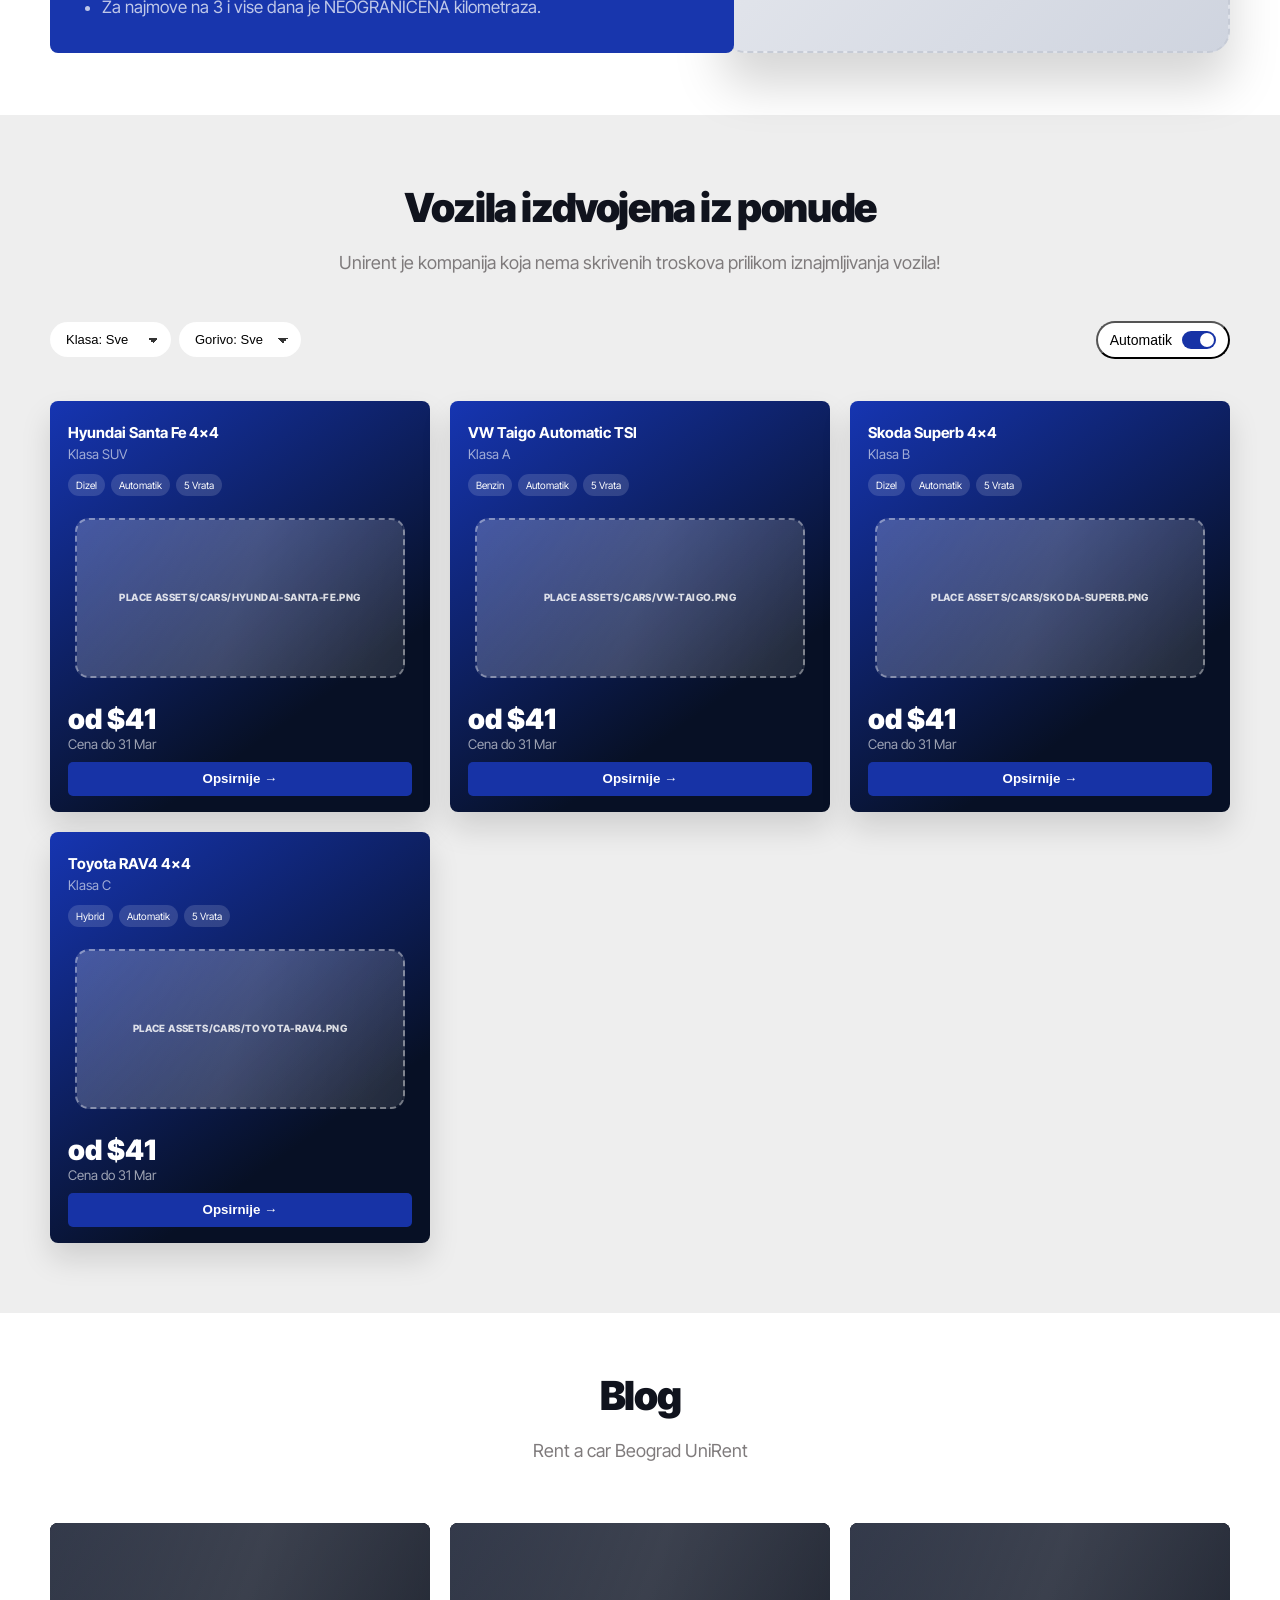
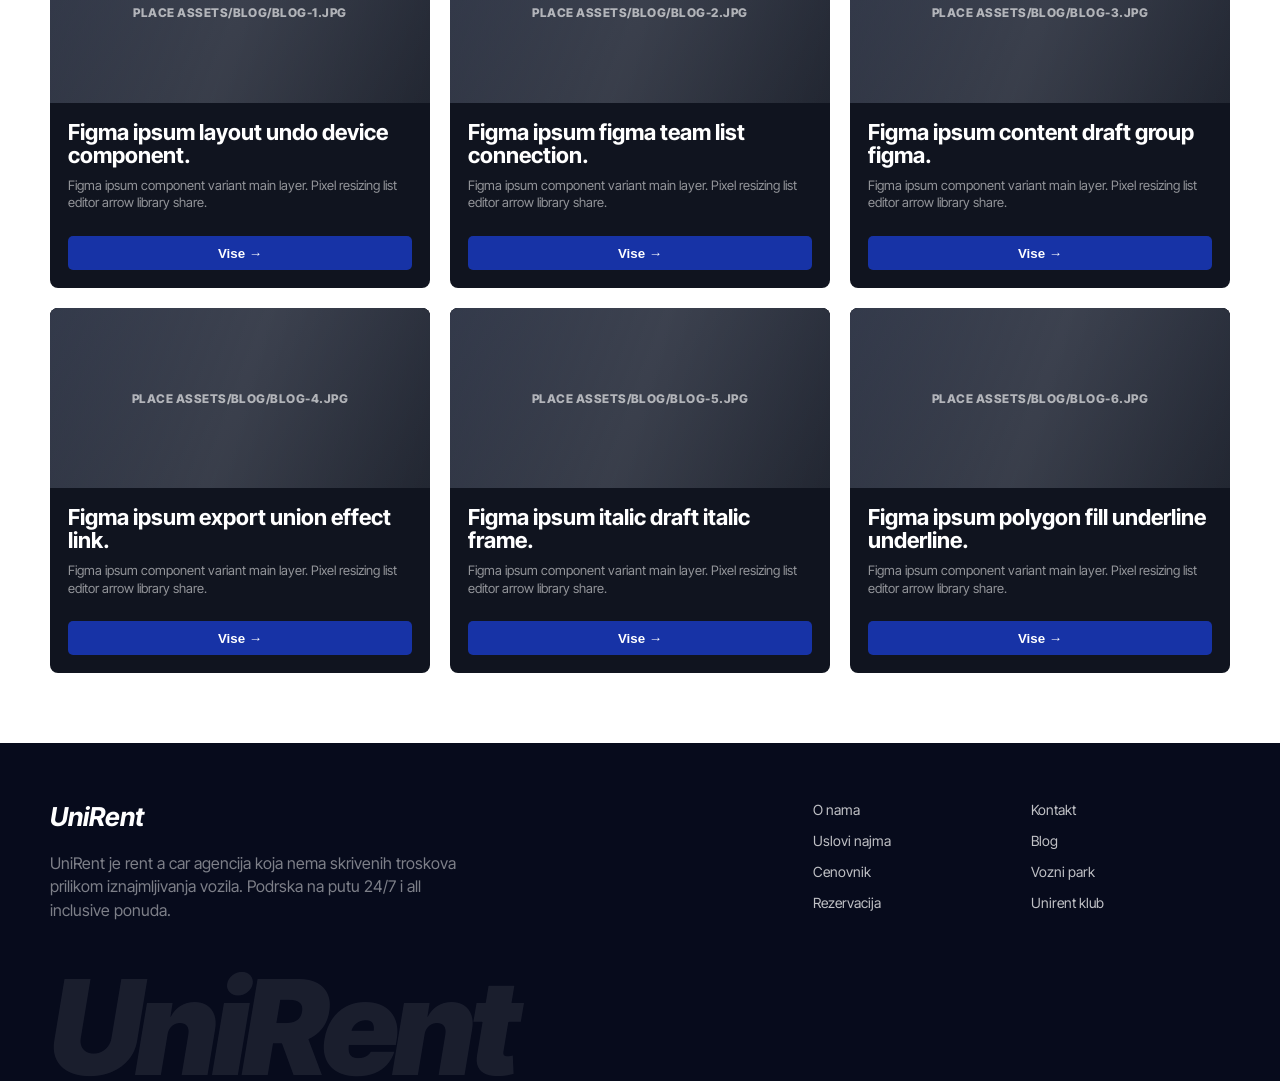
==== commit 401f79ee: "Add files via upload" ====
--- a/index.html
+++ b/index.html
@@ -9,7 +9,7 @@
 :root{--blue:#1733a6;--deep:#030817;--text:#10131d;--muted:#85838a;--card:#1836ad;--line:#d4d7df}
 *{box-sizing:border-box;margin:0;padding:0}body{font-family:'Inter Tight',Arial,sans-serif;background:#fff;color:var(--text);overflow-x:hidden}a{text-decoration:none;color:inherit}.container{width:min(100% - 64px,1180px);margin-inline:auto}
 @keyframes fadeUp{from{opacity:0;transform:translateY(22px)}to{opacity:1;transform:none}}@keyframes float{0%,100%{transform:translateY(0)}50%{transform:translateY(-9px)}}.reveal{opacity:0;transform:translateY(22px);transition:.65s cubic-bezier(.2,.8,.2,1)}.reveal.in{opacity:1;transform:none}
-.hero{background:linear-gradient(180deg,#1835a8 0%,#06164b 45%,#030714 100%);min-height:720px;position:relative;overflow:hidden}.hero:before{content:"";position:absolute;inset:0;background:radial-gradient(circle at 50% 40%,rgba(95,127,255,.35),transparent 35%),radial-gradient(circle at 0 0,rgba(255,255,255,.08),transparent 25%);pointer-events:none}.nav{height:70px;display:flex;align-items:center;justify-content:space-between;position:relative;z-index:4;color:#fff}.logo{font-size:28px;font-weight:900;font-style:italic;letter-spacing:-1px}.navlinks{display:flex;gap:34px;font-size:12px;color:rgba(255,255,255,.82)}
+.hero{background:linear-gradient(180deg,#1835a8 0%,#06164b 45%,#030714 100%);min-height:720px;position:relative;overflow:hidden}.hero:before{content:"";position:absolute;inset:0;background:radial-gradient(circle at 50% 40%,rgba(95,127,255,.35),transparent 35%),radial-gradient(circle at 0 0,rgba(255,255,255,.08),transparent 25%);pointer-events:none}.nav{height:70px;display:flex;align-items:center;justify-content:space-between;position:relative;z-index:4;color:#fff}.logo{font-size:28px;font-weight:900;font-style:italic;letter-spacing:-1px}.navlinks{display:flex;gap:34px;font-size:12px;color:rgba(255,255,255,.82)}.navlinks a{cursor:pointer;transition:.2s}.navlinks a:hover,.navlinks a.active{color:#fff;font-weight:900}
 .booking{position:relative;z-index:5;background:#fff;border-radius:10px;padding:26px 28px 28px;min-height:205px;animation:fadeUp .7s both;box-shadow:0 18px 55px rgba(0,0,0,.18)}.tabs{display:flex;gap:12px;margin-bottom:22px}.tab{border:0;border-radius:999px;padding:12px 26px;font-weight:800;font-size:15px;background:#eee;color:#111;cursor:pointer}.tab.active{background:var(--blue);color:#fff}.book-grid{display:grid;grid-template-columns:1.05fr .72fr .72fr .72fr .72fr;gap:0;align-items:end}.field-wrap label,.corp{display:block;font-size:12px;font-weight:900;margin-bottom:10px;color:#060810}.field{height:60px;border:1.5px solid var(--line);display:flex;align-items:center;gap:14px;padding:0 18px;font-size:17px;background:#fff;color:#111}.field.single{border-radius:7px}.field.input{padding:0 12px}.field input,.field select{border:0;outline:0;background:transparent;width:100%;height:100%;font:inherit;color:#111;cursor:pointer}.return-loc{height:60px;display:flex;align-items:center;font-size:15px;color:#777;padding-left:24px;white-space:nowrap}.book-bottom{margin-top:20px;display:grid;grid-template-columns:1.05fr 2.25fr;gap:24px;align-items:start}.btn{height:48px;border:0;border-radius:8px;background:var(--blue);color:#fff;font-weight:900;font-size:16px;padding:0 24px;cursor:pointer;transition:.25s;display:inline-flex;align-items:center;gap:8px}.btn:hover{transform:translateY(-2px);background:#102b98}
 .hero-stage{position:relative;z-index:2;height:430px}.hero-badge{position:absolute;top:58px;width:290px;background:rgba(55,82,174,.78);border-radius:8px;padding:24px 24px 26px;color:#fff;z-index:3;backdrop-filter:blur(10px);animation:fadeUp .8s .18s both}.hero-badge.left{left:4%}.hero-badge.right{right:4%}.hero-badge .icon{font-size:36px;line-height:1;margin-bottom:16px}.hero-badge h3{font-size:25px;line-height:1.05;margin-bottom:10px;font-weight:900}.hero-badge p{font-size:14px;color:rgba(255,255,255,.82)}
 .placeholder{position:relative;overflow:hidden;display:flex;align-items:center;justify-content:center;text-align:center;border:2px dashed rgba(255,255,255,.42);background:linear-gradient(135deg,rgba(255,255,255,.16),rgba(255,255,255,.04));color:rgba(255,255,255,.82);font-weight:800;letter-spacing:.04em;text-transform:uppercase}.placeholder:after{content:"";position:absolute;inset:-60%;background:linear-gradient(90deg,transparent,rgba(255,255,255,.14),transparent);transform:rotate(18deg);animation:sheen 4s infinite}@keyframes sheen{0%{translate:-45% 0}55%,100%{translate:45% 0}}.placeholder span{position:relative;z-index:1}.hero-placeholder{position:absolute;left:50%;bottom:-16px;translate:-50% 0;width:min(820px,72vw);height:310px;border-radius:22px 22px 4px 4px;animation:float 6s ease-in-out infinite;filter:drop-shadow(0 40px 28px rgba(0,0,0,.40));z-index:2}.hero-placeholder:before{content:"";position:absolute;left:12%;right:12%;top:22%;height:31%;border-radius:80px 80px 20px 20px;background:rgba(255,255,255,.12);border:1px solid rgba(255,255,255,.22)}.hero-placeholder:after{content:"";position:absolute;left:12%;right:12%;bottom:12%;height:56px;border-radius:999px;background:rgba(0,0,0,.22);box-shadow:80px 42px 0 10px rgba(0,0,0,.32),-80px 42px 0 10px rgba(0,0,0,.32)}
@@ -153,7 +153,7 @@
 <div class="car-card reveal" data-class="A" data-fuel="Benzin" data-auto="false"><h3>Hyundai Tucson 4x4</h3><small>Klasa A</small><div class="tags"><span class="tag">Benzin</span><span class="tag">Manuel</span><span class="tag">5 Vrata</span></div><div class="car-pic"><div class="image-slot fleet-image"><img src="assets/cars/hyundai-tucson.png" alt="Car" data-fallback><div class="placeholder fleet-placeholder"><span>Place assets/cars/hyundai-tucson.png</span></div></div></div><div class="price">od $41</div><small>Cena do 31 Mar</small><button class="more">Opsirnije →</button></div>
 <div class="empty-state" id="emptyState">Nema vozila za izabrane filtere.</div></div></div></section>
 <section class="blog"><div class="container"><div class="title reveal"><h2>Blog</h2><p>Rent a car Beograd UniRent</p></div><div class="blog-grid"><article class="blog-card reveal"><div class="image-slot blog-image"><img src="assets/blog/blog-1.jpg" alt="Blog image" data-fallback><div class="placeholder blog-placeholder"><span>Place assets/blog/blog-1.jpg</span></div></div><div class="blog-body"><h3>Figma ipsum layout undo device component.</h3><p>Figma ipsum component variant main layer. Pixel resizing list editor arrow library share.</p><button class="more">Vise →</button></div></article><article class="blog-card reveal"><div class="image-slot blog-image"><img src="assets/blog/blog-2.jpg" alt="Blog image" data-fallback><div class="placeholder blog-placeholder"><span>Place assets/blog/blog-2.jpg</span></div></div><div class="blog-body"><h3>Figma ipsum figma team list connection.</h3><p>Figma ipsum component variant main layer. Pixel resizing list editor arrow library share.</p><button class="more">Vise →</button></div></article><article class="blog-card reveal"><div class="image-slot blog-image"><img src="assets/blog/blog-3.jpg" alt="Blog image" data-fallback><div class="placeholder blog-placeholder"><span>Place assets/blog/blog-3.jpg</span></div></div><div class="blog-body"><h3>Figma ipsum content draft group figma.</h3><p>Figma ipsum component variant main layer. Pixel resizing list editor arrow library share.</p><button class="more">Vise →</button></div></article><article class="blog-card reveal"><div class="image-slot blog-image"><img src="assets/blog/blog-4.jpg" alt="Blog image" data-fallback><div class="placeholder blog-placeholder"><span>Place assets/blog/blog-4.jpg</span></div></div><div class="blog-body"><h3>Figma ipsum export union effect link.</h3><p>Figma ipsum component variant main layer. Pixel resizing list editor arrow library share.</p><button class="more">Vise →</button></div></article><article class="blog-card reveal"><div class="image-slot blog-image"><img src="assets/blog/blog-5.jpg" alt="Blog image" data-fallback><div class="placeholder blog-placeholder"><span>Place assets/blog/blog-5.jpg</span></div></div><div class="blog-body"><h3>Figma ipsum italic draft italic frame.</h3><p>Figma ipsum component variant main layer. Pixel resizing list editor arrow library share.</p><button class="more">Vise →</button></div></article><article class="blog-card reveal"><div class="image-slot blog-image"><img src="assets/blog/blog-6.jpg" alt="Blog image" data-fallback><div class="placeholder blog-placeholder"><span>Place assets/blog/blog-6.jpg</span></div></div><div class="blog-body"><h3>Figma ipsum polygon fill underline underline.</h3><p>Figma ipsum component variant main layer. Pixel resizing list editor arrow library share.</p><button class="more">Vise →</button></div></article></div></div></section>
-<footer class="footer"><div class="container"><div class="footer-grid"><div><h3>UniRent</h3><p>UniRent je rent a car agencija koja nema skrivenih troskova prilikom iznajmljivanja vozila. Podrska na putu 24/7 i all inclusive ponuda.</p></div><div class="foot-links"><div><a href="#">O nama</a><a href="uslovi-najma.html">Uslovi najma</a><a href="cenovnik.html">Cenovnik</a><a href="rezervacija-vozila.html">Rezervacija</a></div><div><a href="#">Kontakt</a><a href="#">Blog</a><a href="vozni-park.html">Vozni park</a><a href="#">Unirent klub</a></div></div></div><div class="watermark">UniRent</div></div></footer>
+<footer class="footer"><div class="container"><div class="footer-grid"><div><h3>UniRent</h3><p>UniRent je rent a car agencija koja nema skrivenih troskova prilikom iznajmljivanja vozila. Podrska na putu 24/7 i all inclusive ponuda.</p></div><div class="foot-links"><div><a href="index.html" class="strong">O nama</a><a href="uslovi-najma.html" class="strong">Uslovi najma</a><a href="cenovnik.html" class="strong">Cenovnik</a><a href="rezervacija-vozila.html" class="strong">Rezervacija</a></div><div><a>Kontakt</a><a>Blog</a><a href="vozni-park.html">Vozni park</a><a>Unirent klub</a></div></div></div><div class="watermark">UniRent</div></div></footer>
 <script>
 
 function setupImageFallbacks(){
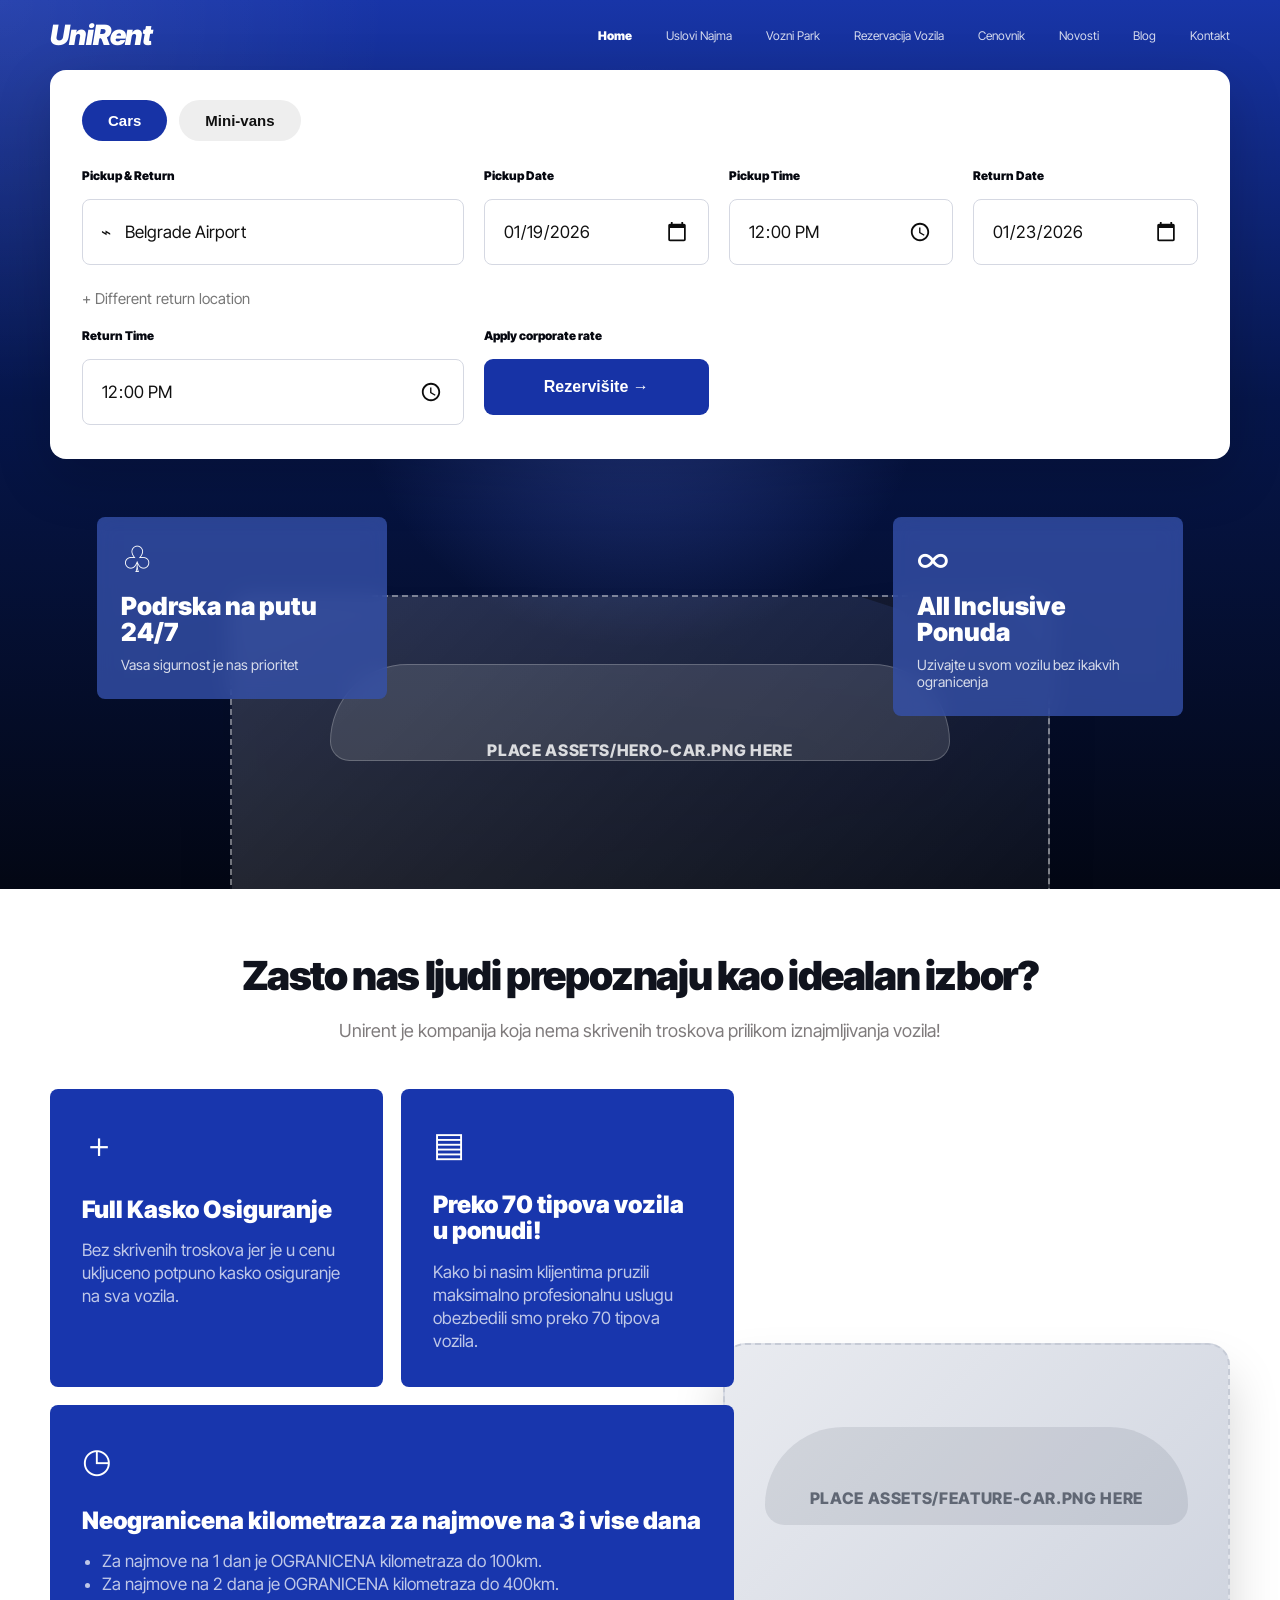
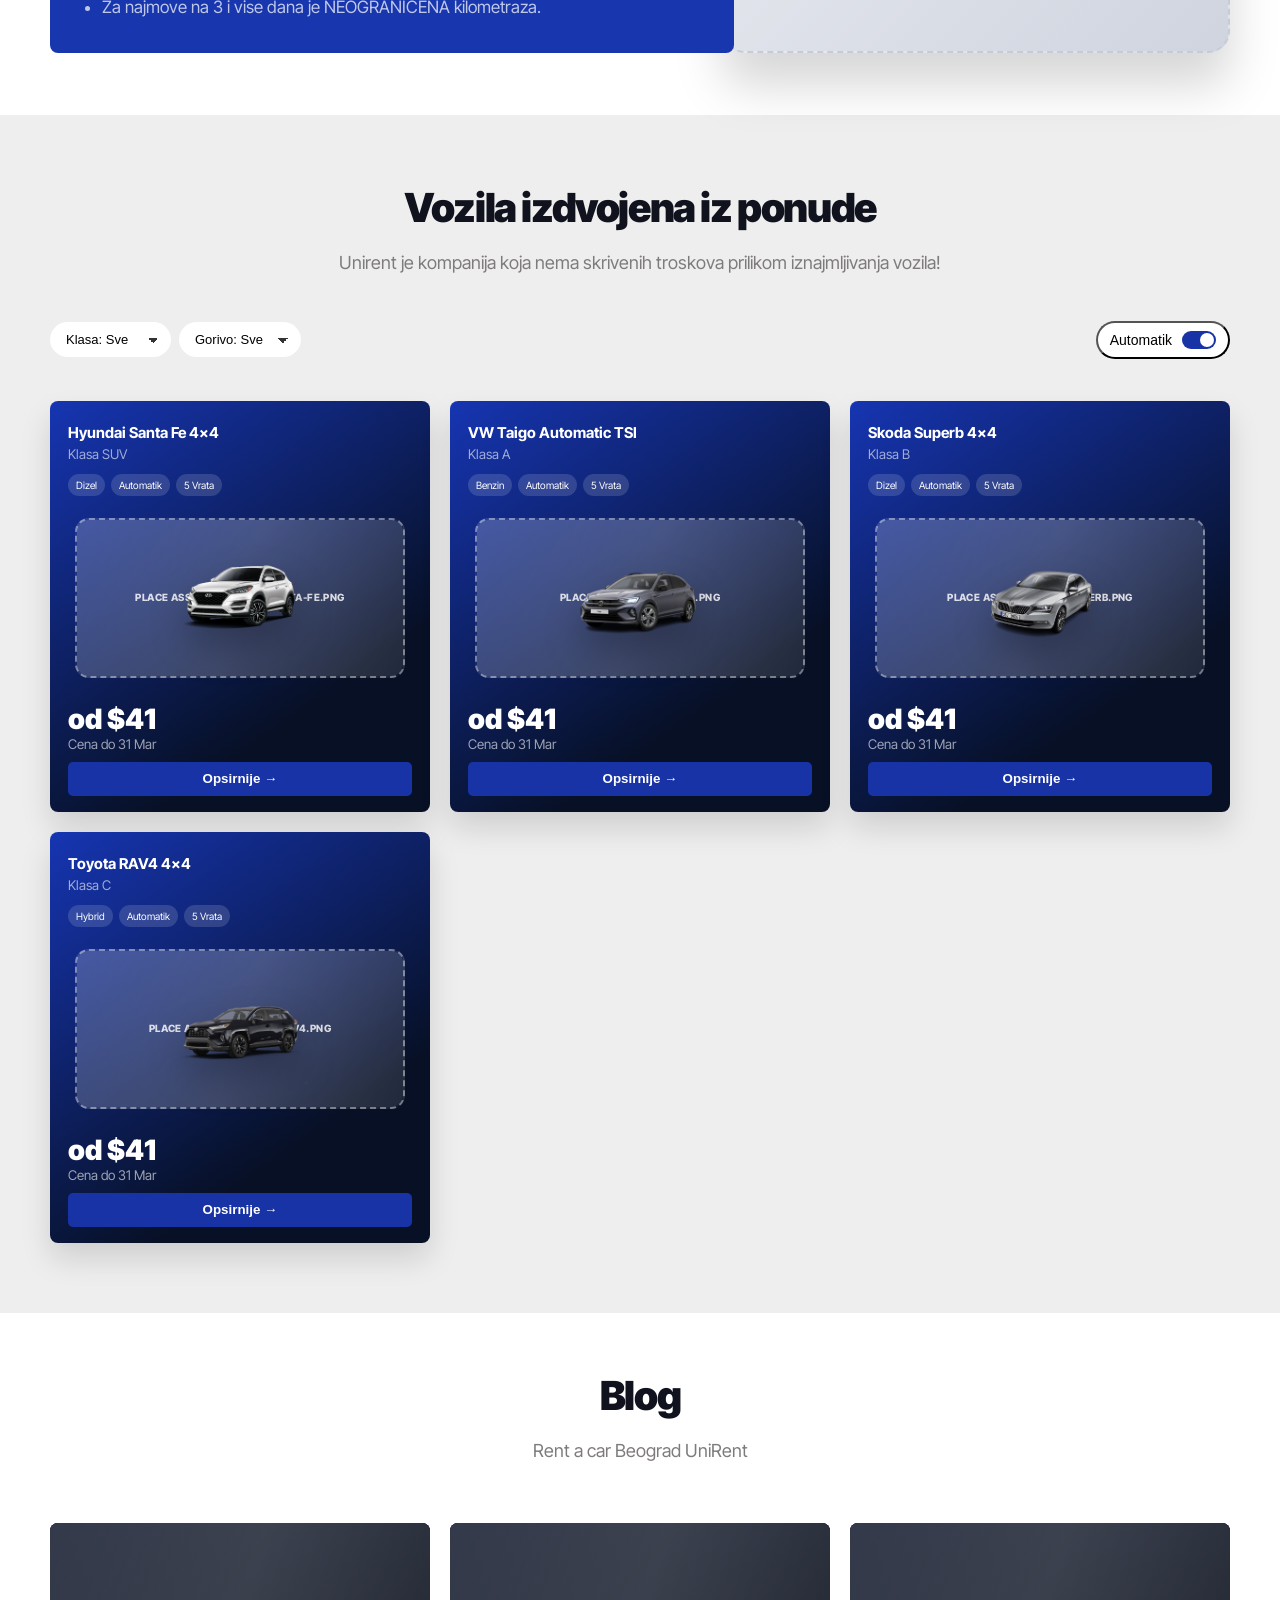
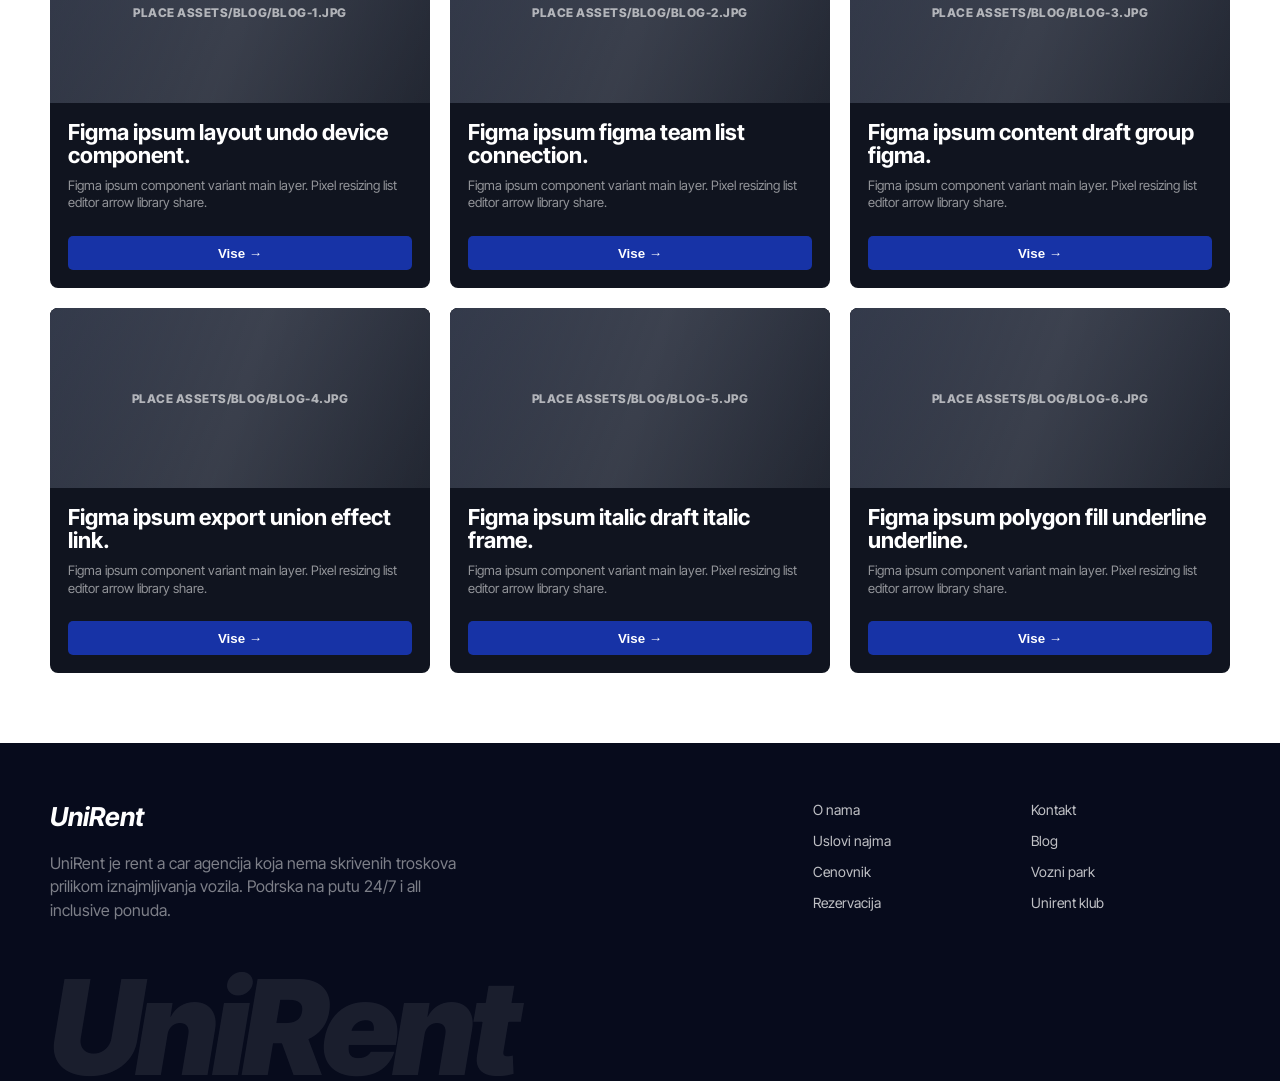
==== commit 8024fdd7: "Add files via upload" ====
--- a/index.html
+++ b/index.html
@@ -145,12 +145,12 @@
 <section class="section"><div class="container"><div class="title reveal"><h2>Zasto nas ljudi prepoznaju kao idealan izbor?</h2><p>Unirent je kompanija koja nema skrivenih troskova prilikom iznajmljivanja vozila!</p></div><div class="why-wrap"><div class="why-grid"><div class="info-card reveal"><div class="mini-icon">＋</div><h3>Full Kasko Osiguranje</h3><p>Bez skrivenih troskova jer je u cenu ukljuceno potpuno kasko osiguranje na sva vozila.</p></div><div class="info-card reveal"><div class="mini-icon">▤</div><h3>Preko 70 tipova vozila u ponudi!</h3><p>Kako bi nasim klijentima pruzili maksimalno profesionalnu uslugu obezbedili smo preko 70 tipova vozila.</p></div><div class="info-card wide reveal"><div class="mini-icon">◷</div><h3>Neogranicena kilometraza za najmove na 3 i vise dana</h3><ul><li>Za najmove na 1 dan je OGRANICENA kilometraza do 100km.</li><li>Za najmove na 2 dana je OGRANICENA kilometraza do 400km.</li><li>Za najmove na 3 i vise dana je NEOGRANICENA kilometraza.</li></ul></div></div><div class="image-slot feature-image"><img src="assets/feature-car.png" alt="Feature car" data-fallback><div class="placeholder why-placeholder"><span>Place assets/feature-car.png here</span></div></div></div></div></section>
 <section class="fleet"><div class="container"><div class="title reveal"><h2>Vozila izdvojena iz ponude</h2><p>Unirent je kompanija koja nema skrivenih troskova prilikom iznajmljivanja vozila!</p></div><div class="filters reveal"><div><select id="classFilter" class="filter-select"><option value="all">Klasa: Sve</option><option value="A">Klasa: A</option><option value="B">Klasa: B</option><option value="C">Klasa: C</option><option value="SUV">Klasa: SUV</option></select><select id="fuelFilter" class="filter-select"><option value="all">Gorivo: Sve</option><option value="Benzin">Benzin</option><option value="Dizel">Dizel</option><option value="Hybrid">Hybrid</option></select></div><button class="switch" id="autoSwitch" type="button" aria-pressed="true">Automatik <span class="track"></span></button></div>
 <div class="fleet-grid" id="fleetGrid">
-<div class="car-card reveal" data-class="SUV" data-fuel="Dizel" data-auto="true"><h3>Hyundai Santa Fe 4x4</h3><small>Klasa SUV</small><div class="tags"><span class="tag">Dizel</span><span class="tag">Automatik</span><span class="tag">5 Vrata</span></div><div class="car-pic"><div class="image-slot fleet-image"><img src="assets/cars/hyundai-santa-fe.png" alt="Car" data-fallback><div class="placeholder fleet-placeholder"><span>Place assets/cars/hyundai-santa-fe.png</span></div></div></div><div class="price">od $41</div><small>Cena do 31 Mar</small><button class="more">Opsirnije →</button></div>
-<div class="car-card reveal" data-class="A" data-fuel="Benzin" data-auto="true"><h3>VW Taigo Automatic TSI</h3><small>Klasa A</small><div class="tags"><span class="tag">Benzin</span><span class="tag">Automatik</span><span class="tag">5 Vrata</span></div><div class="car-pic"><div class="image-slot fleet-image"><img src="assets/cars/vw-taigo.png" alt="Car" data-fallback><div class="placeholder fleet-placeholder"><span>Place assets/cars/vw-taigo.png</span></div></div></div><div class="price">od $41</div><small>Cena do 31 Mar</small><button class="more">Opsirnije →</button></div>
-<div class="car-card reveal" data-class="B" data-fuel="Dizel" data-auto="true"><h3>Skoda Superb 4x4</h3><small>Klasa B</small><div class="tags"><span class="tag">Dizel</span><span class="tag">Automatik</span><span class="tag">5 Vrata</span></div><div class="car-pic"><div class="image-slot fleet-image"><img src="assets/cars/skoda-superb.png" alt="Car" data-fallback><div class="placeholder fleet-placeholder"><span>Place assets/cars/skoda-superb.png</span></div></div></div><div class="price">od $41</div><small>Cena do 31 Mar</small><button class="more">Opsirnije →</button></div>
-<div class="car-card reveal" data-class="SUV" data-fuel="Dizel" data-auto="false"><h3>Volvo XC 90 4x4</h3><small>Klasa SUV</small><div class="tags"><span class="tag">Dizel</span><span class="tag">Manuel</span><span class="tag">5 Vrata</span></div><div class="car-pic"><div class="image-slot fleet-image"><img src="assets/cars/volvo-xc90.png" alt="Car" data-fallback><div class="placeholder fleet-placeholder"><span>Place assets/cars/volvo-xc90.png</span></div></div></div><div class="price">od $41</div><small>Cena do 31 Mar</small><button class="more">Opsirnije →</button></div>
-<div class="car-card reveal" data-class="C" data-fuel="Hybrid" data-auto="true"><h3>Toyota RAV4 4x4</h3><small>Klasa C</small><div class="tags"><span class="tag">Hybrid</span><span class="tag">Automatik</span><span class="tag">5 Vrata</span></div><div class="car-pic"><div class="image-slot fleet-image"><img src="assets/cars/toyota-rav4.png" alt="Car" data-fallback><div class="placeholder fleet-placeholder"><span>Place assets/cars/toyota-rav4.png</span></div></div></div><div class="price">od $41</div><small>Cena do 31 Mar</small><button class="more">Opsirnije →</button></div>
-<div class="car-card reveal" data-class="A" data-fuel="Benzin" data-auto="false"><h3>Hyundai Tucson 4x4</h3><small>Klasa A</small><div class="tags"><span class="tag">Benzin</span><span class="tag">Manuel</span><span class="tag">5 Vrata</span></div><div class="car-pic"><div class="image-slot fleet-image"><img src="assets/cars/hyundai-tucson.png" alt="Car" data-fallback><div class="placeholder fleet-placeholder"><span>Place assets/cars/hyundai-tucson.png</span></div></div></div><div class="price">od $41</div><small>Cena do 31 Mar</small><button class="more">Opsirnije →</button></div>
+<div class="car-card reveal" data-class="SUV" data-fuel="Dizel" data-auto="true"><h3>Hyundai Santa Fe 4x4</h3><small>Klasa SUV</small><div class="tags"><span class="tag">Dizel</span><span class="tag">Automatik</span><span class="tag">5 Vrata</span></div><div class="car-pic"><div class="image-slot fleet-image"><img src="assets/hyundai-santa-fe.png" alt="Car" data-fallback><div class="placeholder fleet-placeholder"><span>Place assets/hyundai-santa-fe.png</span></div></div></div><div class="price">od $41</div><small>Cena do 31 Mar</small><button class="more">Opsirnije →</button></div>
+<div class="car-card reveal" data-class="A" data-fuel="Benzin" data-auto="true"><h3>VW Taigo Automatic TSI</h3><small>Klasa A</small><div class="tags"><span class="tag">Benzin</span><span class="tag">Automatik</span><span class="tag">5 Vrata</span></div><div class="car-pic"><div class="image-slot fleet-image"><img src="assets/vw-taigo.png" alt="Car" data-fallback><div class="placeholder fleet-placeholder"><span>Place assets/vw-taigo.png</span></div></div></div><div class="price">od $41</div><small>Cena do 31 Mar</small><button class="more">Opsirnije →</button></div>
+<div class="car-card reveal" data-class="B" data-fuel="Dizel" data-auto="true"><h3>Skoda Superb 4x4</h3><small>Klasa B</small><div class="tags"><span class="tag">Dizel</span><span class="tag">Automatik</span><span class="tag">5 Vrata</span></div><div class="car-pic"><div class="image-slot fleet-image"><img src="assets/skoda-superb.png" alt="Car" data-fallback><div class="placeholder fleet-placeholder"><span>Place assets/skoda-superb.png</span></div></div></div><div class="price">od $41</div><small>Cena do 31 Mar</small><button class="more">Opsirnije →</button></div>
+<div class="car-card reveal" data-class="SUV" data-fuel="Dizel" data-auto="false"><h3>Volvo XC 90 4x4</h3><small>Klasa SUV</small><div class="tags"><span class="tag">Dizel</span><span class="tag">Manuel</span><span class="tag">5 Vrata</span></div><div class="car-pic"><div class="image-slot fleet-image"><img src="assets/volvo-xc90.png" alt="Car" data-fallback><div class="placeholder fleet-placeholder"><span>Place assets/volvo-xc90.png</span></div></div></div><div class="price">od $41</div><small>Cena do 31 Mar</small><button class="more">Opsirnije →</button></div>
+<div class="car-card reveal" data-class="C" data-fuel="Hybrid" data-auto="true"><h3>Toyota RAV4 4x4</h3><small>Klasa C</small><div class="tags"><span class="tag">Hybrid</span><span class="tag">Automatik</span><span class="tag">5 Vrata</span></div><div class="car-pic"><div class="image-slot fleet-image"><img src="assets/toyota-rav4.png" alt="Car" data-fallback><div class="placeholder fleet-placeholder"><span>Place assets/toyota-rav4.png</span></div></div></div><div class="price">od $41</div><small>Cena do 31 Mar</small><button class="more">Opsirnije →</button></div>
+<div class="car-card reveal" data-class="A" data-fuel="Benzin" data-auto="false"><h3>Hyundai Tucson 4x4</h3><small>Klasa A</small><div class="tags"><span class="tag">Benzin</span><span class="tag">Manuel</span><span class="tag">5 Vrata</span></div><div class="car-pic"><div class="image-slot fleet-image"><img src="assets/hyundai-tucson.png" alt="Car" data-fallback><div class="placeholder fleet-placeholder"><span>Place assets/hyundai-tucson.png</span></div></div></div><div class="price">od $41</div><small>Cena do 31 Mar</small><button class="more">Opsirnije →</button></div>
 <div class="empty-state" id="emptyState">Nema vozila za izabrane filtere.</div></div></div></section>
 <section class="blog"><div class="container"><div class="title reveal"><h2>Blog</h2><p>Rent a car Beograd UniRent</p></div><div class="blog-grid"><article class="blog-card reveal"><div class="image-slot blog-image"><img src="assets/blog/blog-1.jpg" alt="Blog image" data-fallback><div class="placeholder blog-placeholder"><span>Place assets/blog/blog-1.jpg</span></div></div><div class="blog-body"><h3>Figma ipsum layout undo device component.</h3><p>Figma ipsum component variant main layer. Pixel resizing list editor arrow library share.</p><button class="more">Vise →</button></div></article><article class="blog-card reveal"><div class="image-slot blog-image"><img src="assets/blog/blog-2.jpg" alt="Blog image" data-fallback><div class="placeholder blog-placeholder"><span>Place assets/blog/blog-2.jpg</span></div></div><div class="blog-body"><h3>Figma ipsum figma team list connection.</h3><p>Figma ipsum component variant main layer. Pixel resizing list editor arrow library share.</p><button class="more">Vise →</button></div></article><article class="blog-card reveal"><div class="image-slot blog-image"><img src="assets/blog/blog-3.jpg" alt="Blog image" data-fallback><div class="placeholder blog-placeholder"><span>Place assets/blog/blog-3.jpg</span></div></div><div class="blog-body"><h3>Figma ipsum content draft group figma.</h3><p>Figma ipsum component variant main layer. Pixel resizing list editor arrow library share.</p><button class="more">Vise →</button></div></article><article class="blog-card reveal"><div class="image-slot blog-image"><img src="assets/blog/blog-4.jpg" alt="Blog image" data-fallback><div class="placeholder blog-placeholder"><span>Place assets/blog/blog-4.jpg</span></div></div><div class="blog-body"><h3>Figma ipsum export union effect link.</h3><p>Figma ipsum component variant main layer. Pixel resizing list editor arrow library share.</p><button class="more">Vise →</button></div></article><article class="blog-card reveal"><div class="image-slot blog-image"><img src="assets/blog/blog-5.jpg" alt="Blog image" data-fallback><div class="placeholder blog-placeholder"><span>Place assets/blog/blog-5.jpg</span></div></div><div class="blog-body"><h3>Figma ipsum italic draft italic frame.</h3><p>Figma ipsum component variant main layer. Pixel resizing list editor arrow library share.</p><button class="more">Vise →</button></div></article><article class="blog-card reveal"><div class="image-slot blog-image"><img src="assets/blog/blog-6.jpg" alt="Blog image" data-fallback><div class="placeholder blog-placeholder"><span>Place assets/blog/blog-6.jpg</span></div></div><div class="blog-body"><h3>Figma ipsum polygon fill underline underline.</h3><p>Figma ipsum component variant main layer. Pixel resizing list editor arrow library share.</p><button class="more">Vise →</button></div></article></div></div></section>
 <footer class="footer"><div class="container"><div class="footer-grid"><div><h3>UniRent</h3><p>UniRent je rent a car agencija koja nema skrivenih troskova prilikom iznajmljivanja vozila. Podrska na putu 24/7 i all inclusive ponuda.</p></div><div class="foot-links"><div><a href="index.html" class="strong">O nama</a><a href="uslovi-najma.html" class="strong">Uslovi najma</a><a href="cenovnik.html" class="strong">Cenovnik</a><a href="rezervacija-vozila.html" class="strong">Rezervacija</a></div><div><a>Kontakt</a><a>Blog</a><a href="vozni-park.html">Vozni park</a><a>Unirent klub</a></div></div></div><div class="watermark">UniRent</div></div></footer>
@@ -160,12 +160,16 @@
   document.querySelectorAll('img[data-fallback]').forEach(img=>{
     const markMissing=()=>img.classList.add('is-missing');
     const markLoaded=()=>img.classList.remove('is-missing');
-    img.addEventListener('error',markMissing);
-    img.addEventListener('load',markLoaded);
-    if(img.complete && img.naturalWidth===0) markMissing();
+    img.addEventListener('error', markMissing);
+    img.addEventListener('load', markLoaded);
+    if (img.complete) {
+      if (img.naturalWidth > 0) markLoaded();
+      else markMissing();
+    }
   });
 }
 setupImageFallbacks();
+window.addEventListener('load', setupImageFallbacks);
 
 const io=new IntersectionObserver((entries)=>{entries.forEach(e=>{if(e.isIntersecting)e.target.classList.add('in')})},{threshold:.14});document.querySelectorAll('.reveal').forEach(el=>io.observe(el));
 document.querySelectorAll('.tab').forEach(b=>b.addEventListener('click',()=>{document.querySelectorAll('.tab').forEach(x=>x.classList.remove('active'));b.classList.add('active')}));
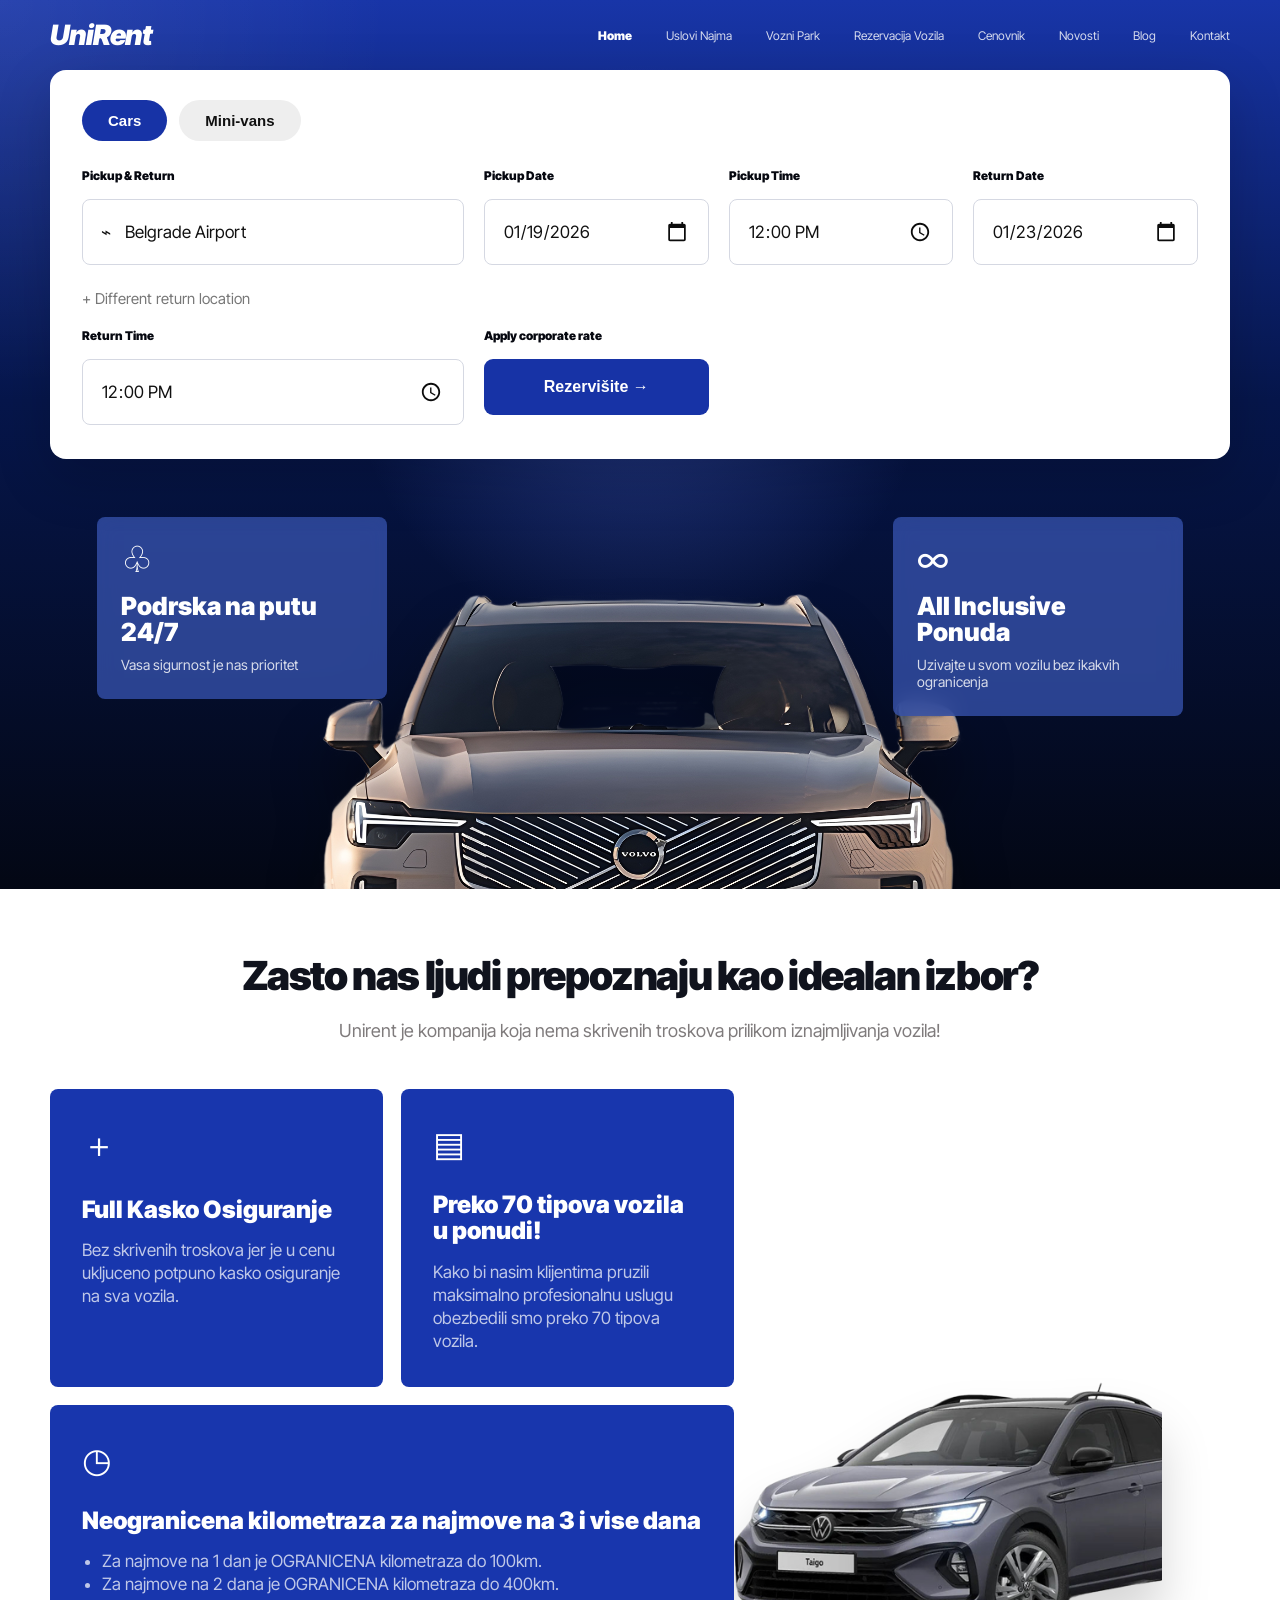
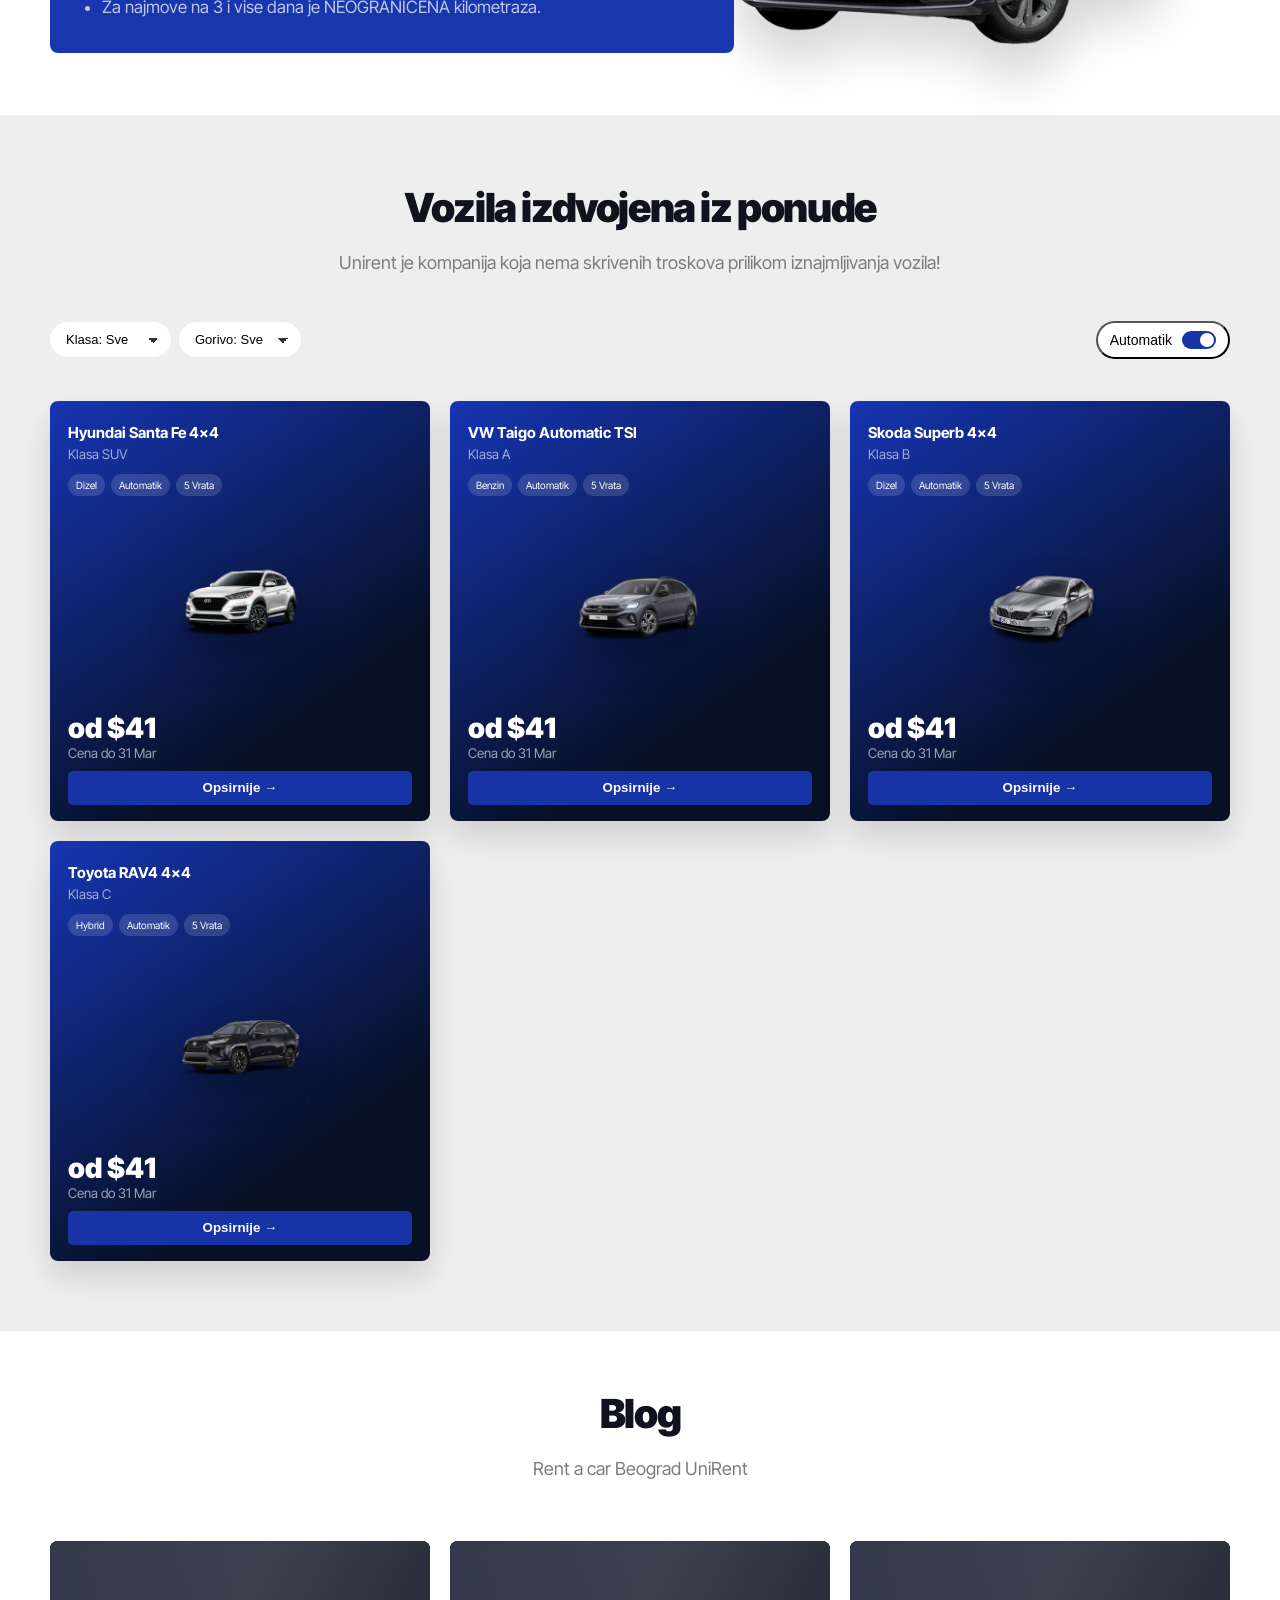
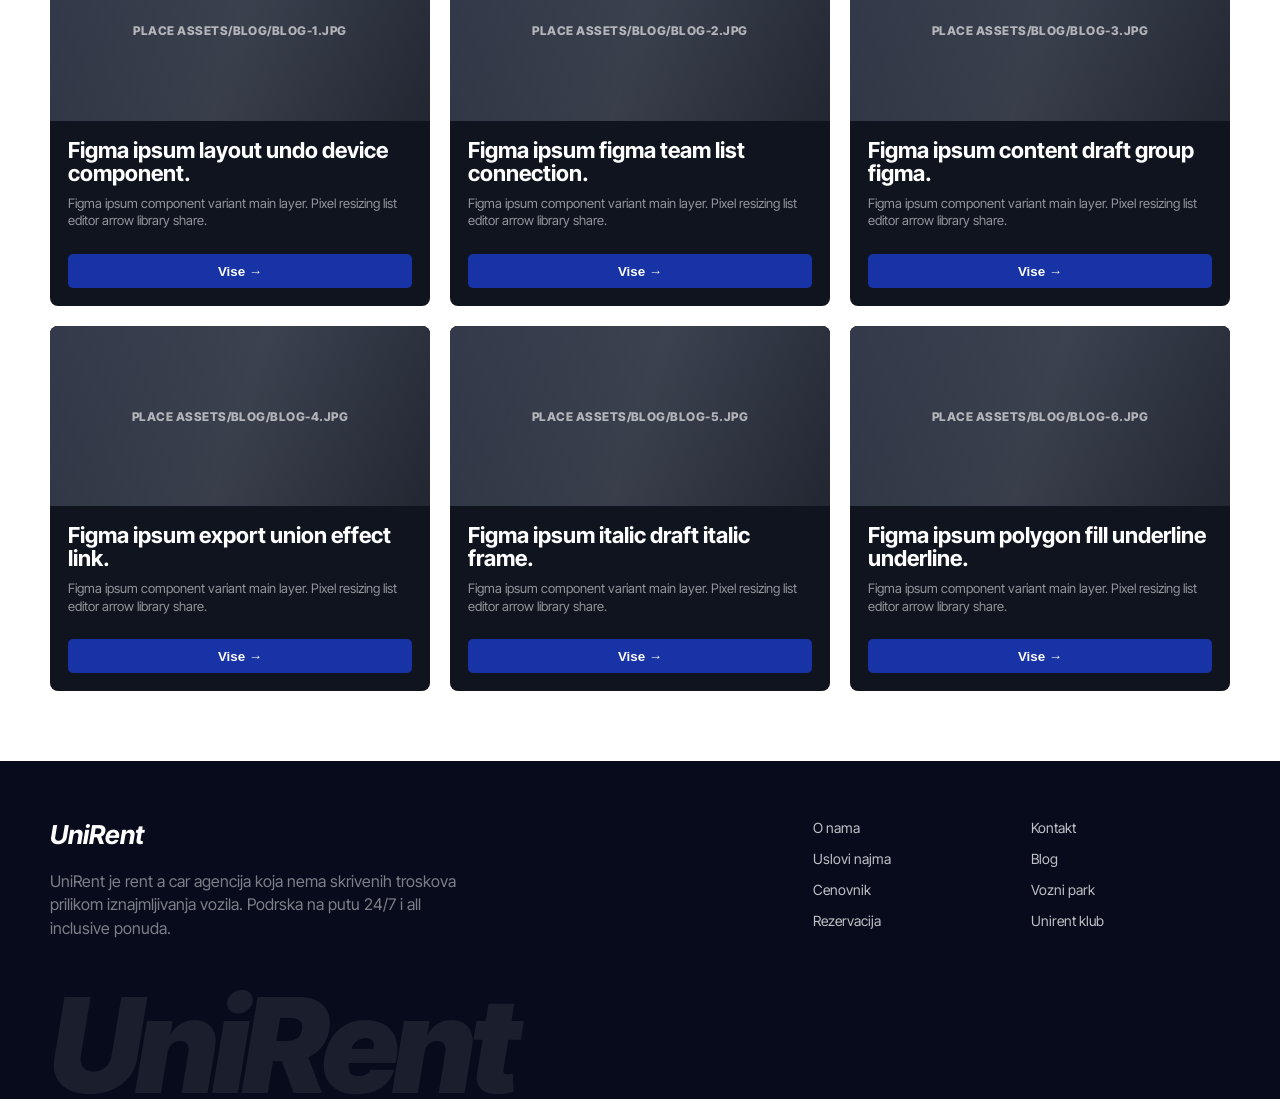
==== commit 7d44bf68: "Add files via upload" ====
--- a/index.html
+++ b/index.html
@@ -133,6 +133,29 @@
   .return-time-wrap,.reserve-wrap{grid-column:1/-1}
   .reserve-wrap .btn{max-width:none}
   .return-loc{padding-top:10px !important}
+}
+
+
+
+/* --- IMAGE FIX: hide placeholders once real assets load + correct sizing --- */
+.image-slot.has-image > .placeholder{display:none !important;}
+.image-slot img:not(.is-missing){display:block;}
+.hero-image{width:min(900px,78vw) !important;height:330px !important;}
+.hero-image img{width:100%;height:100%;object-fit:contain;object-position:center bottom;}
+.feature-image{width:min(620px,46vw) !important;height:340px !important;right:-10px !important;bottom:-8px !important;}
+.feature-image img{width:100%;height:100%;object-fit:contain;object-position:center bottom;}
+.fleet-image{width:100% !important;max-width:340px !important;height:165px !important;}
+.fleet-image img{width:100%;height:100%;object-fit:contain;object-position:center center;}
+.car-pic{height:175px !important;flex:0 0 175px !important;margin:20px 0 20px !important;}
+.blog-image.has-image > img{object-fit:cover;}
+@media(max-width:1000px){
+  .hero-image{width:92vw !important;height:285px !important;}
+  .feature-image{width:100% !important;height:300px !important;right:auto !important;bottom:auto !important;}
+}
+@media(max-width:640px){
+  .hero-image{width:94vw !important;height:245px !important;}
+  .fleet-image{height:145px !important;}
+  .car-pic{height:155px !important;flex-basis:155px !important;}
 }
 
 </style></head>
@@ -158,18 +181,29 @@
 
 function setupImageFallbacks(){
   document.querySelectorAll('img[data-fallback]').forEach(img=>{
-    const markMissing=()=>img.classList.add('is-missing');
-    const markLoaded=()=>img.classList.remove('is-missing');
+    const slot = img.closest('.image-slot');
+    const markMissing = () => {
+      img.classList.add('is-missing');
+      if(slot) slot.classList.remove('has-image');
+    };
+    const markLoaded = () => {
+      if(img.naturalWidth > 0){
+        img.classList.remove('is-missing');
+        if(slot) slot.classList.add('has-image');
+      } else {
+        markMissing();
+      }
+    };
     img.addEventListener('error', markMissing);
     img.addEventListener('load', markLoaded);
-    if (img.complete) {
-      if (img.naturalWidth > 0) markLoaded();
+    if(img.complete){
+      if(img.naturalWidth > 0) markLoaded();
       else markMissing();
     }
   });
 }
 setupImageFallbacks();
-window.addEventListener('load', setupImageFallbacks);
+window.addEventListener("load", setupImageFallbacks);
 
 const io=new IntersectionObserver((entries)=>{entries.forEach(e=>{if(e.isIntersecting)e.target.classList.add('in')})},{threshold:.14});document.querySelectorAll('.reveal').forEach(el=>io.observe(el));
 document.querySelectorAll('.tab').forEach(b=>b.addEventListener('click',()=>{document.querySelectorAll('.tab').forEach(x=>x.classList.remove('active'));b.classList.add('active')}));
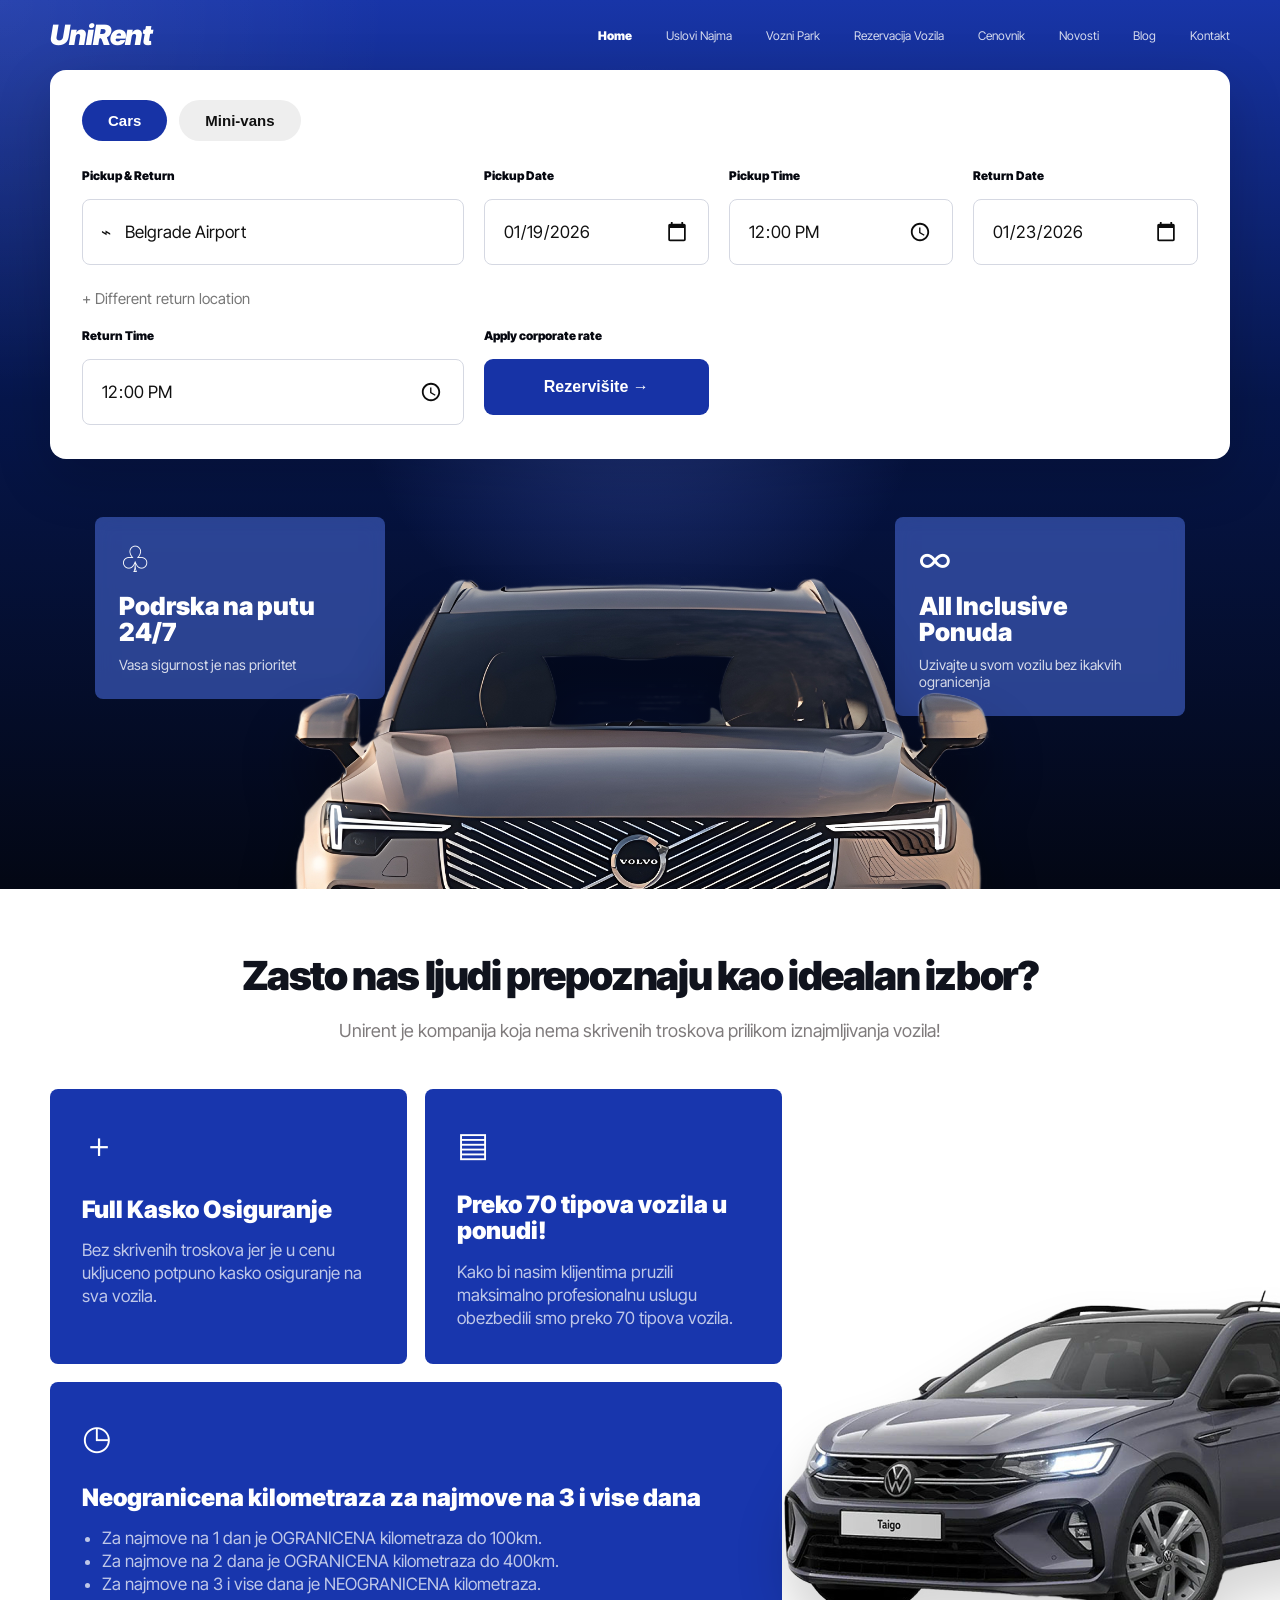
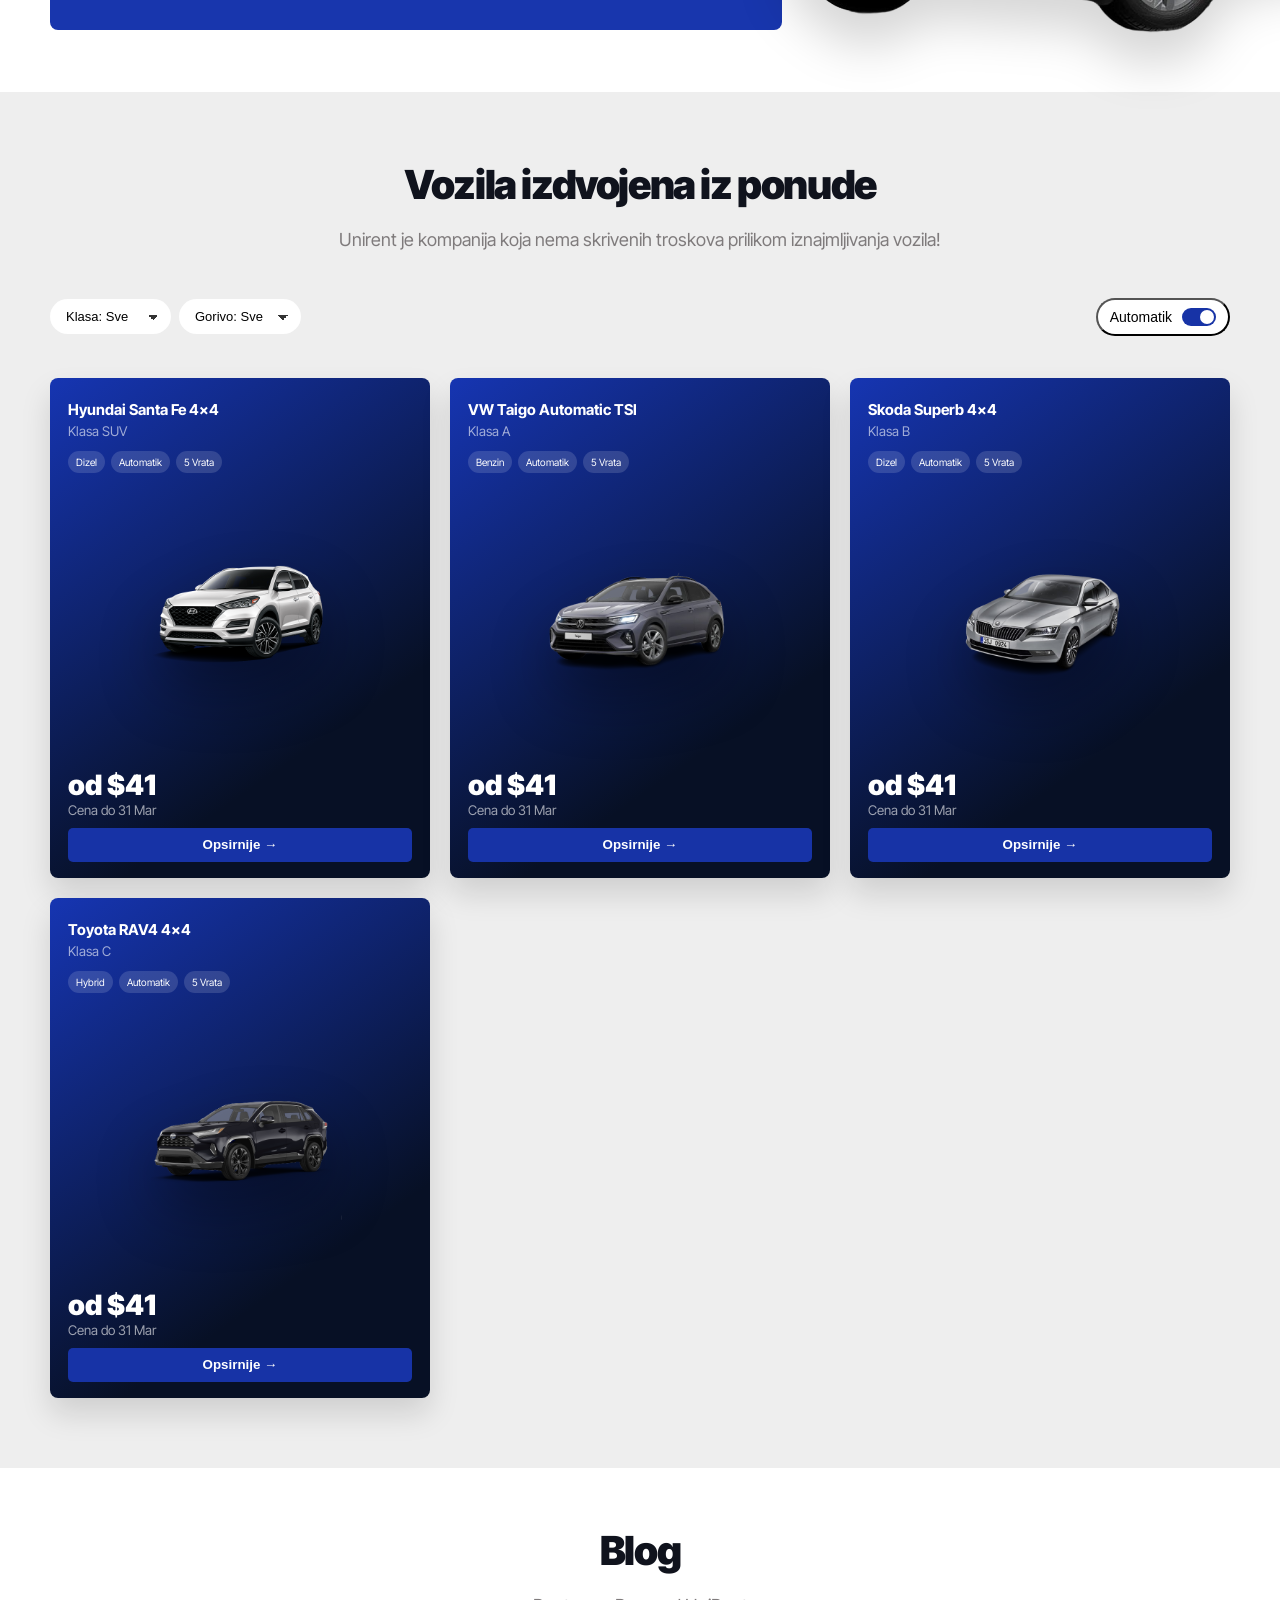
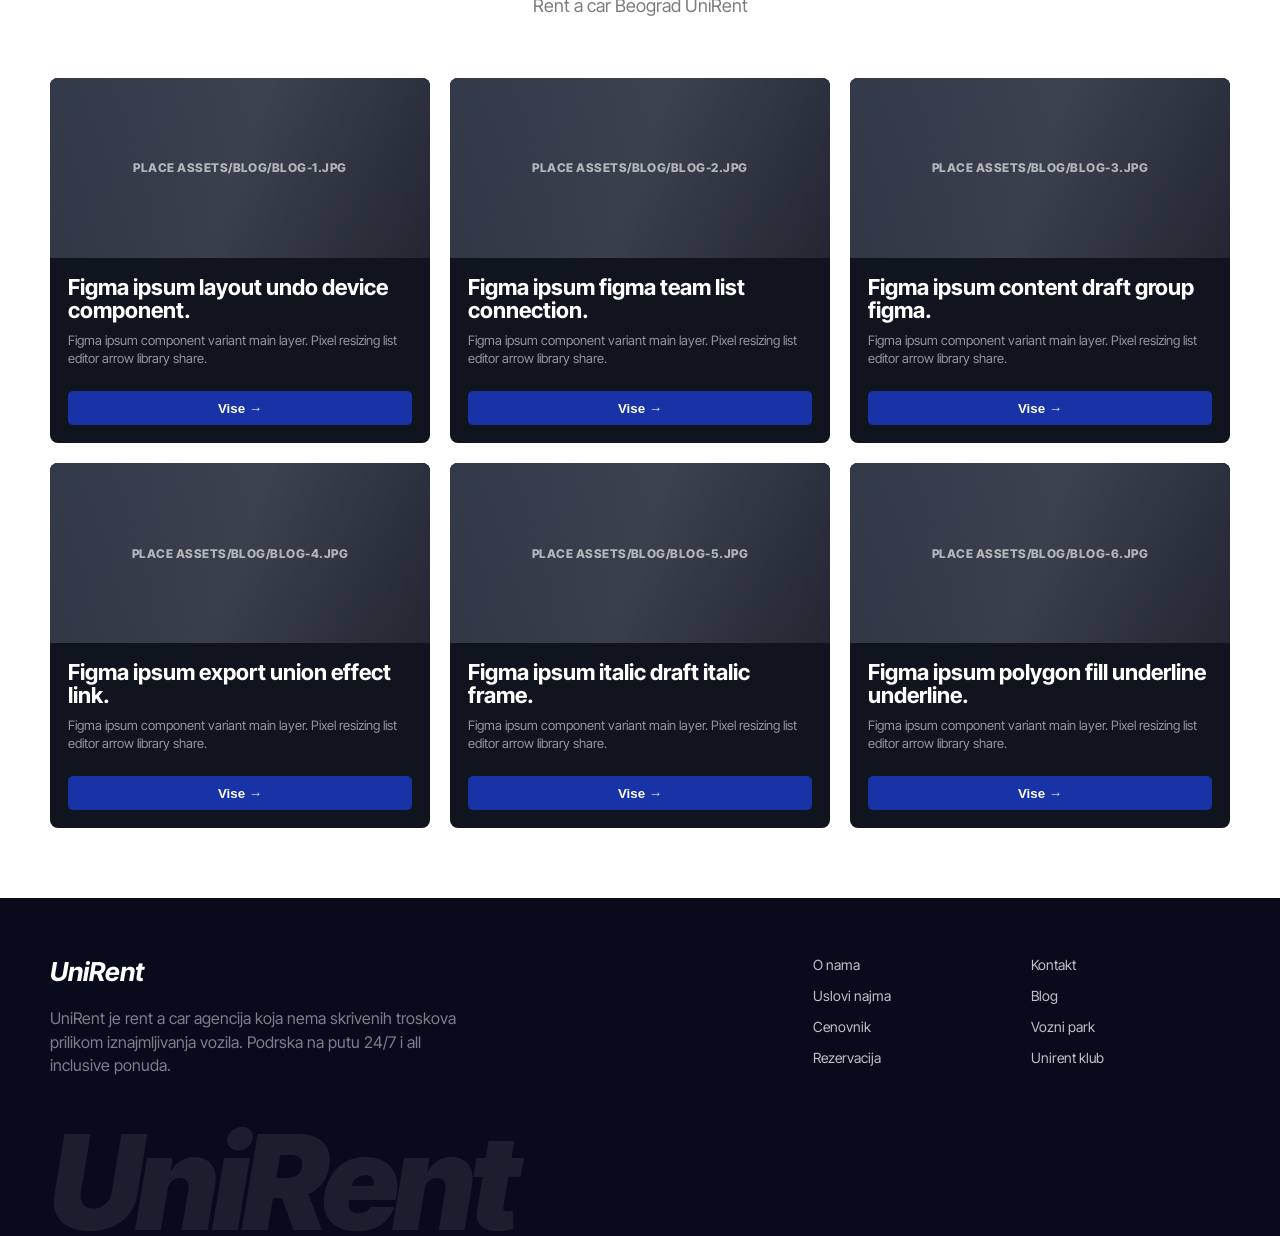
==== commit 1da06089: "Add files via upload" ====
--- a/index.html
+++ b/index.html
@@ -156,6 +156,136 @@
   .hero-image{width:94vw !important;height:245px !important;}
   .fleet-image{height:145px !important;}
   .car-pic{height:155px !important;flex-basis:155px !important;}
+}
+
+
+/* --- VISUAL POLISH REQUEST: hero overlap, feature edge car, larger card cars --- */
+.hero-stage{position:relative;overflow:visible !important;}
+.hero-badge{z-index:2 !important;}
+.hero-image{
+  z-index:6 !important;
+  width:min(980px,82vw) !important;
+  height:390px !important;
+  bottom:-28px !important;
+  left:50% !important;
+  translate:-50% 0 !important;
+  pointer-events:none;
+}
+.hero-image img{
+  width:100% !important;
+  height:100% !important;
+  object-fit:contain !important;
+  object-position:center bottom !important;
+}
+
+/* keep the car visible over the side cards */
+.hero-badge.left{left:3.8% !important;}
+.hero-badge.right{right:3.8% !important;}
+
+.why-wrap{
+  min-height:480px !important;
+  overflow:visible !important;
+}
+.why-grid{
+  width:62% !important;
+  z-index:3 !important;
+}
+.feature-image{
+  position:absolute !important;
+  right:-115px !important;
+  bottom:-24px !important;
+  width:min(760px,56vw) !important;
+  height:445px !important;
+  max-width:none !important;
+  z-index:4 !important;
+  pointer-events:none;
+}
+.feature-image img{
+  width:100% !important;
+  height:100% !important;
+  object-fit:contain !important;
+  object-position:right bottom !important;
+}
+
+/* larger, premium vehicle images inside cards */
+.car-card{
+  min-height:500px !important;
+  overflow:visible !important;
+}
+.car-pic{
+  height:245px !important;
+  flex:0 0 245px !important;
+  margin:20px 0 24px !important;
+  align-items:flex-end !important;
+  overflow:visible !important;
+}
+.fleet-image{
+  width:118% !important;
+  max-width:none !important;
+  height:245px !important;
+  margin-left:-9% !important;
+  margin-right:-9% !important;
+}
+.fleet-image img{
+  width:100% !important;
+  height:100% !important;
+  object-fit:contain !important;
+  object-position:center bottom !important;
+  filter:drop-shadow(0 28px 30px rgba(0,0,0,.38)) !important;
+}
+.image-slot.has-image > .placeholder{display:none !important;}
+
+@media(max-width:1000px){
+  .hero-image{
+    width:94vw !important;
+    height:330px !important;
+    bottom:-18px !important;
+  }
+  .why-grid{
+    width:100% !important;
+  }
+  .feature-image{
+    position:relative !important;
+    right:auto !important;
+    bottom:auto !important;
+    width:100% !important;
+    height:350px !important;
+    margin-top:24px !important;
+  }
+  .car-card{
+    min-height:470px !important;
+  }
+  .car-pic{
+    height:220px !important;
+    flex-basis:220px !important;
+  }
+  .fleet-image{
+    height:220px !important;
+  }
+}
+@media(max-width:640px){
+  .hero-stage{height:360px !important;}
+  .hero-image{
+    width:96vw !important;
+    height:275px !important;
+    bottom:-8px !important;
+  }
+  .feature-image{
+    height:290px !important;
+  }
+  .car-card{
+    min-height:430px !important;
+  }
+  .car-pic{
+    height:190px !important;
+    flex-basis:190px !important;
+  }
+  .fleet-image{
+    width:108% !important;
+    height:190px !important;
+    margin-left:-4% !important;
+    margin-right:-4% !important;
+  }
 }
 
 </style></head>
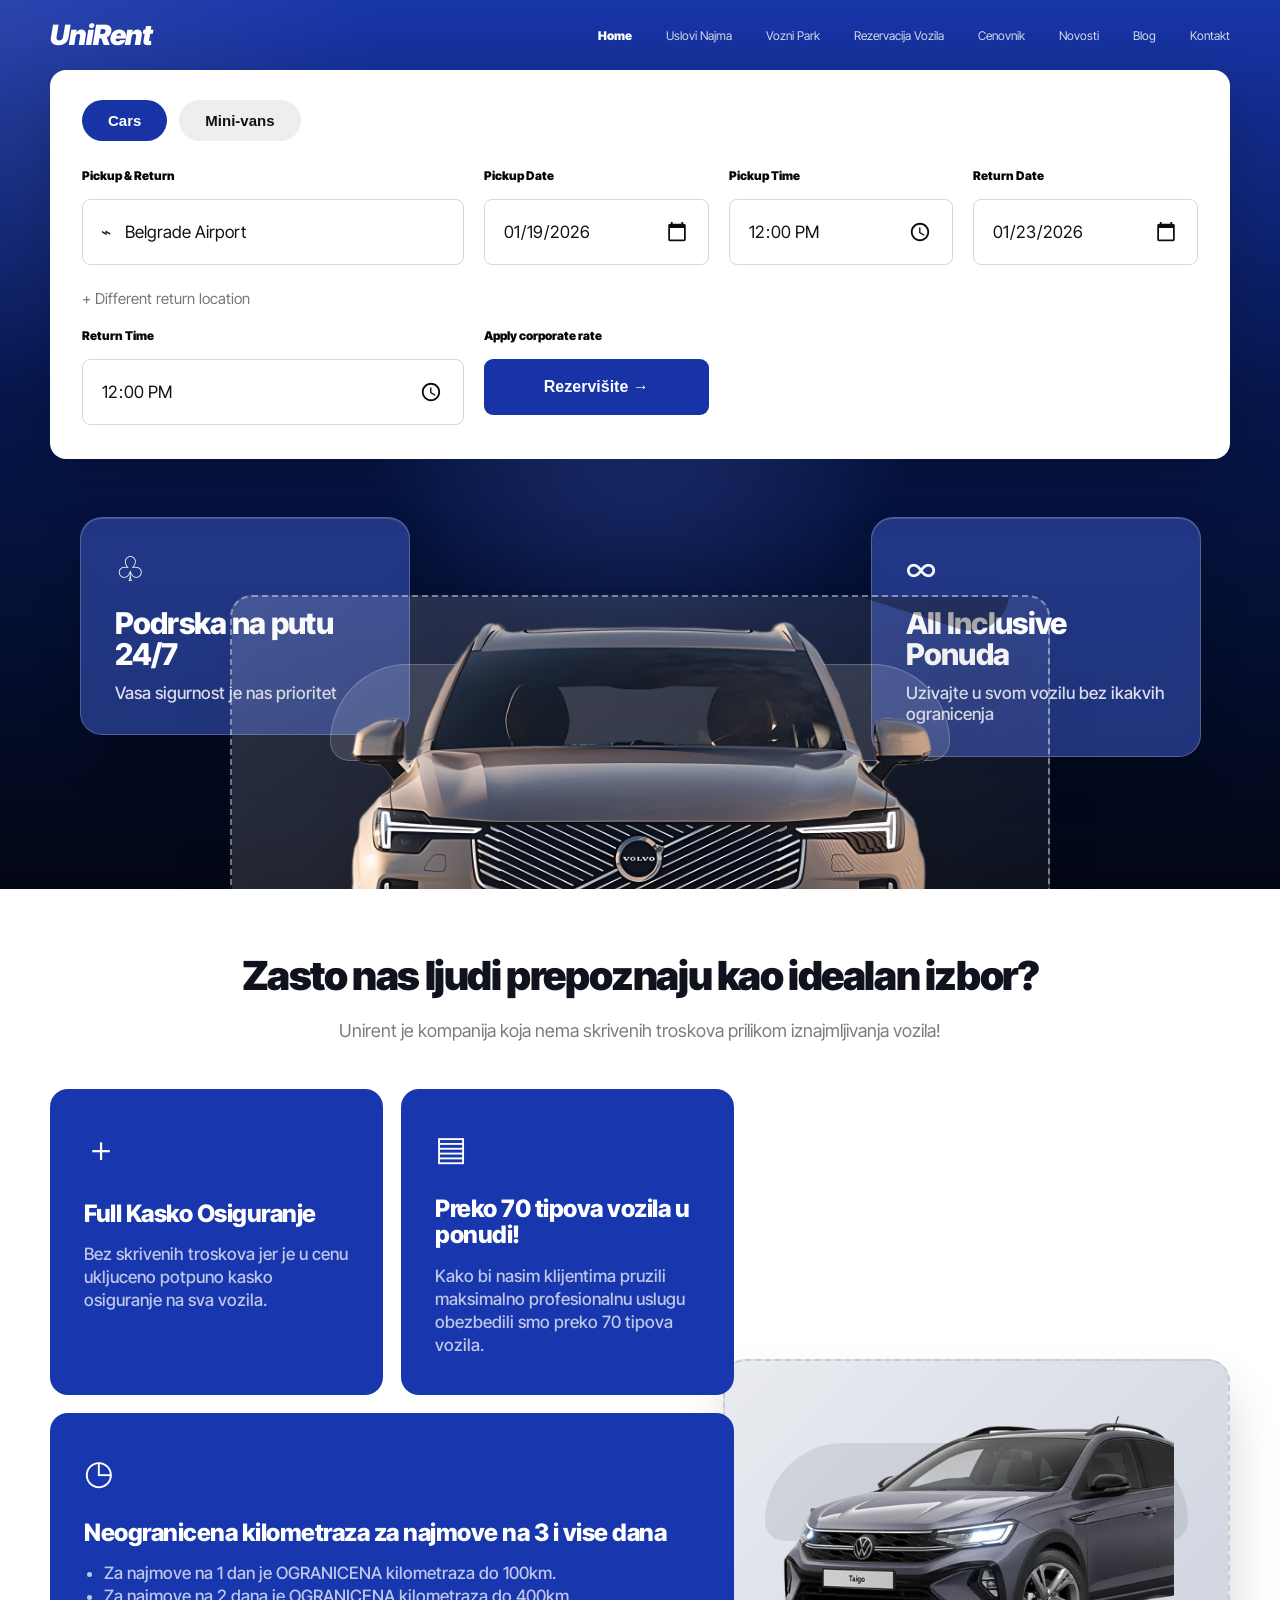
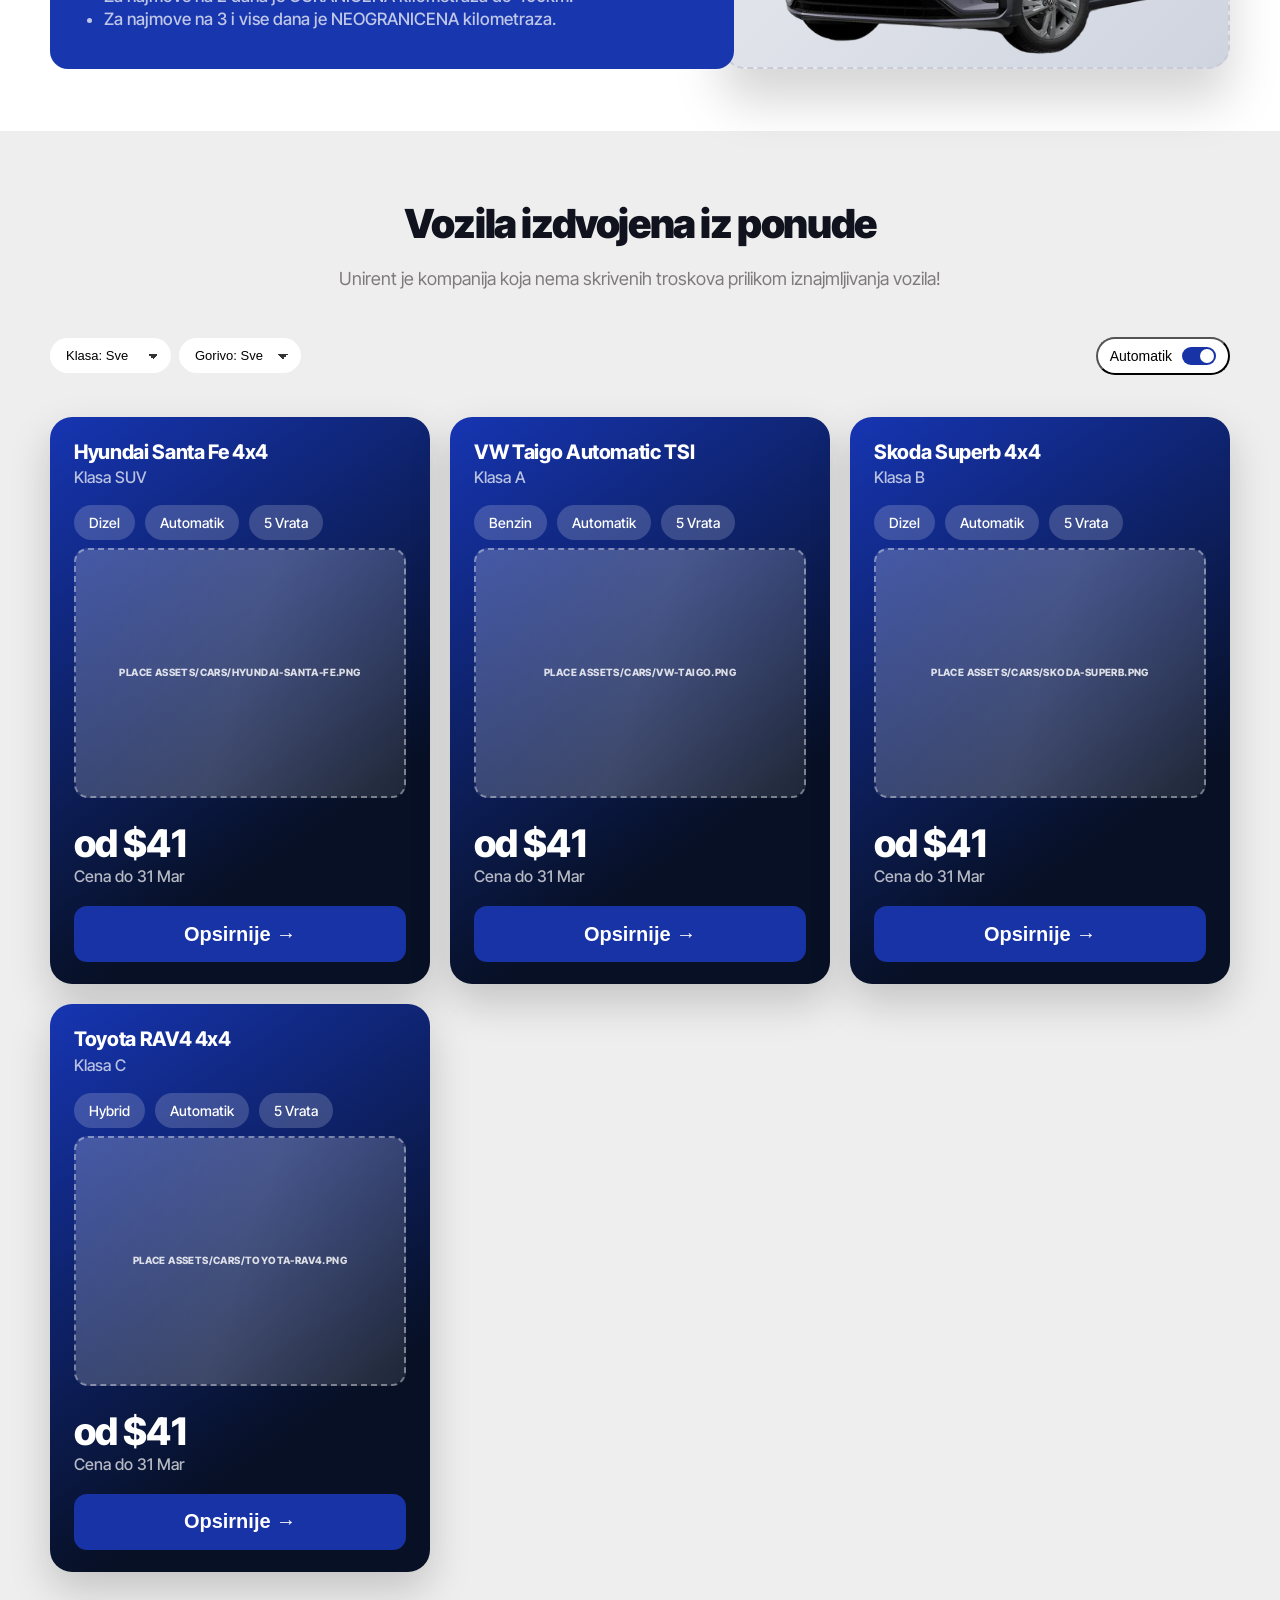
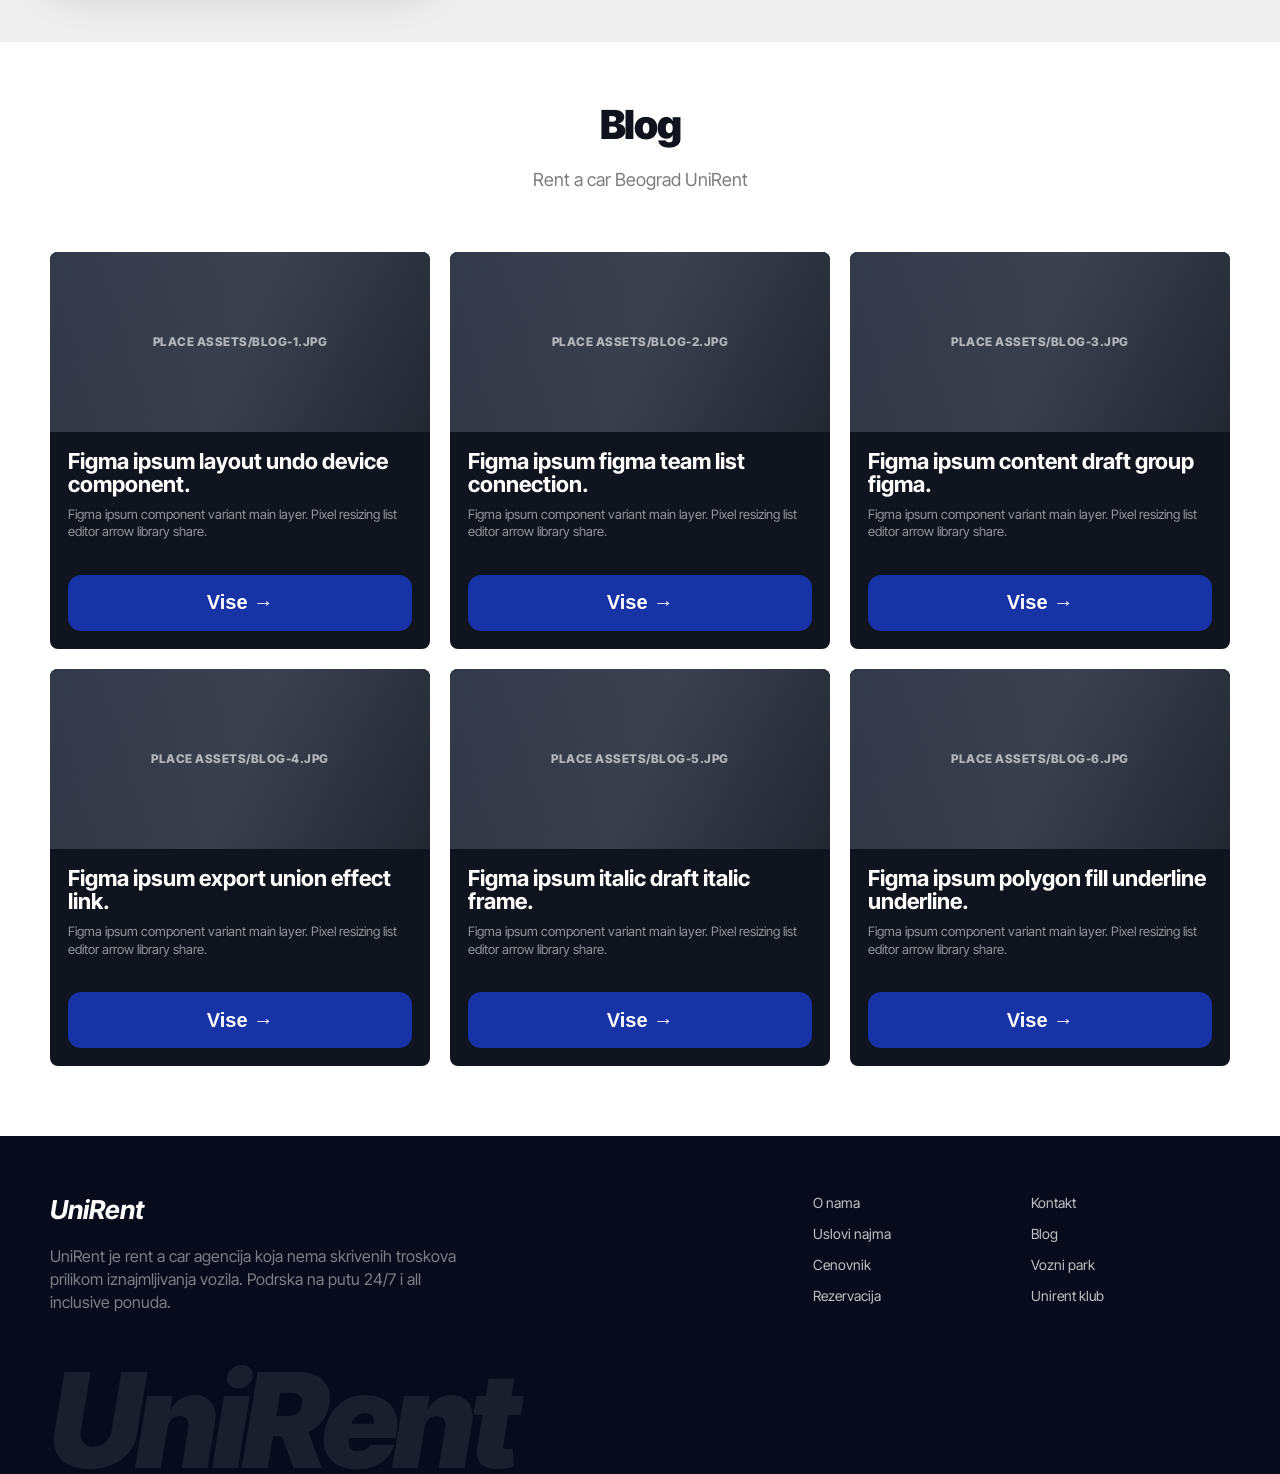
==== commit ed3d317a: "Add files via upload" ====
--- a/index.html
+++ b/index.html
@@ -137,155 +137,130 @@
 
 
 
-/* --- IMAGE FIX: hide placeholders once real assets load + correct sizing --- */
-.image-slot.has-image > .placeholder{display:none !important;}
-.image-slot img:not(.is-missing){display:block;}
-.hero-image{width:min(900px,78vw) !important;height:330px !important;}
-.hero-image img{width:100%;height:100%;object-fit:contain;object-position:center bottom;}
-.feature-image{width:min(620px,46vw) !important;height:340px !important;right:-10px !important;bottom:-8px !important;}
-.feature-image img{width:100%;height:100%;object-fit:contain;object-position:center bottom;}
-.fleet-image{width:100% !important;max-width:340px !important;height:165px !important;}
-.fleet-image img{width:100%;height:100%;object-fit:contain;object-position:center center;}
-.car-pic{height:175px !important;flex:0 0 175px !important;margin:20px 0 20px !important;}
-.blog-image.has-image > img{object-fit:cover;}
-@media(max-width:1000px){
-  .hero-image{width:92vw !important;height:285px !important;}
-  .feature-image{width:100% !important;height:300px !important;right:auto !important;bottom:auto !important;}
-}
-@media(max-width:640px){
-  .hero-image{width:94vw !important;height:245px !important;}
-  .fleet-image{height:145px !important;}
-  .car-pic{height:155px !important;flex-basis:155px !important;}
-}
-
-
-/* --- VISUAL POLISH REQUEST: hero overlap, feature edge car, larger card cars --- */
-.hero-stage{position:relative;overflow:visible !important;}
-.hero-badge{z-index:2 !important;}
-.hero-image{
-  z-index:6 !important;
-  width:min(980px,82vw) !important;
-  height:390px !important;
-  bottom:-28px !important;
-  left:50% !important;
-  translate:-50% 0 !important;
-  pointer-events:none;
-}
-.hero-image img{
-  width:100% !important;
-  height:100% !important;
-  object-fit:contain !important;
-  object-position:center bottom !important;
-}
-
-/* keep the car visible over the side cards */
-.hero-badge.left{left:3.8% !important;}
-.hero-badge.right{right:3.8% !important;}
-
-.why-wrap{
-  min-height:480px !important;
-  overflow:visible !important;
-}
-.why-grid{
-  width:62% !important;
-  z-index:3 !important;
-}
-.feature-image{
-  position:absolute !important;
-  right:-115px !important;
-  bottom:-24px !important;
-  width:min(760px,56vw) !important;
-  height:445px !important;
-  max-width:none !important;
-  z-index:4 !important;
-  pointer-events:none;
-}
-.feature-image img{
-  width:100% !important;
-  height:100% !important;
-  object-fit:contain !important;
-  object-position:right bottom !important;
-}
-
-/* larger, premium vehicle images inside cards */
+/* --- VISUAL POLISH: softer cards, bigger vehicles, refined typography, root blog assets --- */
+.hero-badge{
+  width:330px !important;
+  min-height:160px !important;
+  border-radius:22px !important;
+  padding:34px 34px 30px !important;
+  background:rgba(52,78,170,.64) !important;
+  border:1px solid rgba(255,255,255,.22) !important;
+  box-shadow:inset 0 1px 0 rgba(255,255,255,.16),0 22px 46px rgba(0,0,0,.18) !important;
+  backdrop-filter:blur(16px) saturate(135%) !important;
+  -webkit-backdrop-filter:blur(16px) saturate(135%) !important;
+  z-index:2 !important;
+}
+.hero-badge.left{left:2.5% !important;}
+.hero-badge.right{right:2.5% !important;}
+.hero-badge .icon{
+  font-size:34px !important;
+  margin-bottom:22px !important;
+  opacity:.96 !important;
+}
+.hero-badge h3{
+  font-size:30px !important;
+  line-height:1.02 !important;
+  font-weight:800 !important;
+  letter-spacing:-.7px !important;
+  margin-bottom:14px !important;
+}
+.hero-badge p{
+  font-size:17px !important;
+  line-height:1.25 !important;
+  font-weight:500 !important;
+  color:rgba(255,255,255,.84) !important;
+}
+.hero-image{z-index:6 !important;}
+.hero-image img{z-index:6 !important;}
+
+.info-card{
+  border-radius:18px !important;
+  padding:38px 34px !important;
+}
+.info-card h3{
+  font-weight:800 !important;
+  letter-spacing:-.5px !important;
+}
+.info-card p,.info-card li{
+  font-weight:500 !important;
+}
+
 .car-card{
+  border-radius:22px !important;
   min-height:500px !important;
-  overflow:visible !important;
+  padding:24px 24px 22px !important;
+  overflow:hidden !important;
+  box-shadow:0 18px 42px rgba(0,0,0,.18) !important;
+}
+.car-card h3{
+  font-size:20px !important;
+  line-height:1.12 !important;
+  font-weight:750 !important;
+  letter-spacing:-.35px !important;
+}
+.car-card small{
+  font-size:16px !important;
+  font-weight:500 !important;
+  color:rgba(255,255,255,.70) !important;
+}
+.tags{
+  gap:10px !important;
+  margin-top:18px !important;
+}
+.tag{
+  font-size:14px !important;
+  font-weight:500 !important;
+  padding:9px 15px !important;
+  background:rgba(255,255,255,.18) !important;
 }
 .car-pic{
-  height:245px !important;
-  flex:0 0 245px !important;
-  margin:20px 0 24px !important;
+  height:250px !important;
+  flex:0 0 250px !important;
+  margin:8px 0 22px !important;
   align-items:flex-end !important;
-  overflow:visible !important;
 }
 .fleet-image{
   width:118% !important;
   max-width:none !important;
-  height:245px !important;
-  margin-left:-9% !important;
-  margin-right:-9% !important;
+  height:250px !important;
 }
 .fleet-image img{
   width:100% !important;
   height:100% !important;
   object-fit:contain !important;
   object-position:center bottom !important;
-  filter:drop-shadow(0 28px 30px rgba(0,0,0,.38)) !important;
-}
-.image-slot.has-image > .placeholder{display:none !important;}
+  filter:drop-shadow(0 28px 32px rgba(0,0,0,.36)) !important;
+}
+.price{
+  font-size:38px !important;
+  font-weight:800 !important;
+  letter-spacing:-.9px !important;
+}
+.more{
+  height:56px !important;
+  border-radius:13px !important;
+  font-size:20px !important;
+  font-weight:600 !important;
+  margin-top:20px !important;
+}
+
+.blog-image img{object-fit:cover !important;object-position:center !important;}
 
 @media(max-width:1000px){
-  .hero-image{
-    width:94vw !important;
-    height:330px !important;
-    bottom:-18px !important;
-  }
-  .why-grid{
-    width:100% !important;
-  }
-  .feature-image{
-    position:relative !important;
-    right:auto !important;
-    bottom:auto !important;
-    width:100% !important;
-    height:350px !important;
-    margin-top:24px !important;
-  }
-  .car-card{
-    min-height:470px !important;
-  }
-  .car-pic{
-    height:220px !important;
-    flex-basis:220px !important;
-  }
-  .fleet-image{
-    height:220px !important;
-  }
+  .hero-badge{display:none !important;}
+  .car-card{min-height:470px !important;}
+  .car-pic{height:220px !important;flex-basis:220px !important;}
+  .fleet-image{height:220px !important;width:112% !important;}
 }
 @media(max-width:640px){
-  .hero-stage{height:360px !important;}
-  .hero-image{
-    width:96vw !important;
-    height:275px !important;
-    bottom:-8px !important;
-  }
-  .feature-image{
-    height:290px !important;
-  }
-  .car-card{
-    min-height:430px !important;
-  }
-  .car-pic{
-    height:190px !important;
-    flex-basis:190px !important;
-  }
-  .fleet-image{
-    width:108% !important;
-    height:190px !important;
-    margin-left:-4% !important;
-    margin-right:-4% !important;
-  }
+  .car-card{min-height:430px !important;border-radius:18px !important;padding:20px !important;}
+  .car-card h3{font-size:18px !important;}
+  .car-card small{font-size:14px !important;}
+  .tag{font-size:12px !important;padding:7px 12px !important;}
+  .car-pic{height:190px !important;flex-basis:190px !important;margin:4px 0 16px !important;}
+  .fleet-image{height:190px !important;width:112% !important;}
+  .price{font-size:32px !important;}
+  .more{height:48px !important;font-size:17px !important;}
 }
 
 </style></head>
@@ -298,42 +273,27 @@
 <section class="section"><div class="container"><div class="title reveal"><h2>Zasto nas ljudi prepoznaju kao idealan izbor?</h2><p>Unirent je kompanija koja nema skrivenih troskova prilikom iznajmljivanja vozila!</p></div><div class="why-wrap"><div class="why-grid"><div class="info-card reveal"><div class="mini-icon">＋</div><h3>Full Kasko Osiguranje</h3><p>Bez skrivenih troskova jer je u cenu ukljuceno potpuno kasko osiguranje na sva vozila.</p></div><div class="info-card reveal"><div class="mini-icon">▤</div><h3>Preko 70 tipova vozila u ponudi!</h3><p>Kako bi nasim klijentima pruzili maksimalno profesionalnu uslugu obezbedili smo preko 70 tipova vozila.</p></div><div class="info-card wide reveal"><div class="mini-icon">◷</div><h3>Neogranicena kilometraza za najmove na 3 i vise dana</h3><ul><li>Za najmove na 1 dan je OGRANICENA kilometraza do 100km.</li><li>Za najmove na 2 dana je OGRANICENA kilometraza do 400km.</li><li>Za najmove na 3 i vise dana je NEOGRANICENA kilometraza.</li></ul></div></div><div class="image-slot feature-image"><img src="assets/feature-car.png" alt="Feature car" data-fallback><div class="placeholder why-placeholder"><span>Place assets/feature-car.png here</span></div></div></div></div></section>
 <section class="fleet"><div class="container"><div class="title reveal"><h2>Vozila izdvojena iz ponude</h2><p>Unirent je kompanija koja nema skrivenih troskova prilikom iznajmljivanja vozila!</p></div><div class="filters reveal"><div><select id="classFilter" class="filter-select"><option value="all">Klasa: Sve</option><option value="A">Klasa: A</option><option value="B">Klasa: B</option><option value="C">Klasa: C</option><option value="SUV">Klasa: SUV</option></select><select id="fuelFilter" class="filter-select"><option value="all">Gorivo: Sve</option><option value="Benzin">Benzin</option><option value="Dizel">Dizel</option><option value="Hybrid">Hybrid</option></select></div><button class="switch" id="autoSwitch" type="button" aria-pressed="true">Automatik <span class="track"></span></button></div>
 <div class="fleet-grid" id="fleetGrid">
-<div class="car-card reveal" data-class="SUV" data-fuel="Dizel" data-auto="true"><h3>Hyundai Santa Fe 4x4</h3><small>Klasa SUV</small><div class="tags"><span class="tag">Dizel</span><span class="tag">Automatik</span><span class="tag">5 Vrata</span></div><div class="car-pic"><div class="image-slot fleet-image"><img src="assets/hyundai-santa-fe.png" alt="Car" data-fallback><div class="placeholder fleet-placeholder"><span>Place assets/hyundai-santa-fe.png</span></div></div></div><div class="price">od $41</div><small>Cena do 31 Mar</small><button class="more">Opsirnije →</button></div>
-<div class="car-card reveal" data-class="A" data-fuel="Benzin" data-auto="true"><h3>VW Taigo Automatic TSI</h3><small>Klasa A</small><div class="tags"><span class="tag">Benzin</span><span class="tag">Automatik</span><span class="tag">5 Vrata</span></div><div class="car-pic"><div class="image-slot fleet-image"><img src="assets/vw-taigo.png" alt="Car" data-fallback><div class="placeholder fleet-placeholder"><span>Place assets/vw-taigo.png</span></div></div></div><div class="price">od $41</div><small>Cena do 31 Mar</small><button class="more">Opsirnije →</button></div>
-<div class="car-card reveal" data-class="B" data-fuel="Dizel" data-auto="true"><h3>Skoda Superb 4x4</h3><small>Klasa B</small><div class="tags"><span class="tag">Dizel</span><span class="tag">Automatik</span><span class="tag">5 Vrata</span></div><div class="car-pic"><div class="image-slot fleet-image"><img src="assets/skoda-superb.png" alt="Car" data-fallback><div class="placeholder fleet-placeholder"><span>Place assets/skoda-superb.png</span></div></div></div><div class="price">od $41</div><small>Cena do 31 Mar</small><button class="more">Opsirnije →</button></div>
-<div class="car-card reveal" data-class="SUV" data-fuel="Dizel" data-auto="false"><h3>Volvo XC 90 4x4</h3><small>Klasa SUV</small><div class="tags"><span class="tag">Dizel</span><span class="tag">Manuel</span><span class="tag">5 Vrata</span></div><div class="car-pic"><div class="image-slot fleet-image"><img src="assets/volvo-xc90.png" alt="Car" data-fallback><div class="placeholder fleet-placeholder"><span>Place assets/volvo-xc90.png</span></div></div></div><div class="price">od $41</div><small>Cena do 31 Mar</small><button class="more">Opsirnije →</button></div>
-<div class="car-card reveal" data-class="C" data-fuel="Hybrid" data-auto="true"><h3>Toyota RAV4 4x4</h3><small>Klasa C</small><div class="tags"><span class="tag">Hybrid</span><span class="tag">Automatik</span><span class="tag">5 Vrata</span></div><div class="car-pic"><div class="image-slot fleet-image"><img src="assets/toyota-rav4.png" alt="Car" data-fallback><div class="placeholder fleet-placeholder"><span>Place assets/toyota-rav4.png</span></div></div></div><div class="price">od $41</div><small>Cena do 31 Mar</small><button class="more">Opsirnije →</button></div>
-<div class="car-card reveal" data-class="A" data-fuel="Benzin" data-auto="false"><h3>Hyundai Tucson 4x4</h3><small>Klasa A</small><div class="tags"><span class="tag">Benzin</span><span class="tag">Manuel</span><span class="tag">5 Vrata</span></div><div class="car-pic"><div class="image-slot fleet-image"><img src="assets/hyundai-tucson.png" alt="Car" data-fallback><div class="placeholder fleet-placeholder"><span>Place assets/hyundai-tucson.png</span></div></div></div><div class="price">od $41</div><small>Cena do 31 Mar</small><button class="more">Opsirnije →</button></div>
+<div class="car-card reveal" data-class="SUV" data-fuel="Dizel" data-auto="true"><h3>Hyundai Santa Fe 4x4</h3><small>Klasa SUV</small><div class="tags"><span class="tag">Dizel</span><span class="tag">Automatik</span><span class="tag">5 Vrata</span></div><div class="car-pic"><div class="image-slot fleet-image"><img src="assets/cars/hyundai-santa-fe.png" alt="Car" data-fallback><div class="placeholder fleet-placeholder"><span>Place assets/cars/hyundai-santa-fe.png</span></div></div></div><div class="price">od $41</div><small>Cena do 31 Mar</small><button class="more">Opsirnije →</button></div>
+<div class="car-card reveal" data-class="A" data-fuel="Benzin" data-auto="true"><h3>VW Taigo Automatic TSI</h3><small>Klasa A</small><div class="tags"><span class="tag">Benzin</span><span class="tag">Automatik</span><span class="tag">5 Vrata</span></div><div class="car-pic"><div class="image-slot fleet-image"><img src="assets/cars/vw-taigo.png" alt="Car" data-fallback><div class="placeholder fleet-placeholder"><span>Place assets/cars/vw-taigo.png</span></div></div></div><div class="price">od $41</div><small>Cena do 31 Mar</small><button class="more">Opsirnije →</button></div>
+<div class="car-card reveal" data-class="B" data-fuel="Dizel" data-auto="true"><h3>Skoda Superb 4x4</h3><small>Klasa B</small><div class="tags"><span class="tag">Dizel</span><span class="tag">Automatik</span><span class="tag">5 Vrata</span></div><div class="car-pic"><div class="image-slot fleet-image"><img src="assets/cars/skoda-superb.png" alt="Car" data-fallback><div class="placeholder fleet-placeholder"><span>Place assets/cars/skoda-superb.png</span></div></div></div><div class="price">od $41</div><small>Cena do 31 Mar</small><button class="more">Opsirnije →</button></div>
+<div class="car-card reveal" data-class="SUV" data-fuel="Dizel" data-auto="false"><h3>Volvo XC 90 4x4</h3><small>Klasa SUV</small><div class="tags"><span class="tag">Dizel</span><span class="tag">Manuel</span><span class="tag">5 Vrata</span></div><div class="car-pic"><div class="image-slot fleet-image"><img src="assets/cars/volvo-xc90.png" alt="Car" data-fallback><div class="placeholder fleet-placeholder"><span>Place assets/cars/volvo-xc90.png</span></div></div></div><div class="price">od $41</div><small>Cena do 31 Mar</small><button class="more">Opsirnije →</button></div>
+<div class="car-card reveal" data-class="C" data-fuel="Hybrid" data-auto="true"><h3>Toyota RAV4 4x4</h3><small>Klasa C</small><div class="tags"><span class="tag">Hybrid</span><span class="tag">Automatik</span><span class="tag">5 Vrata</span></div><div class="car-pic"><div class="image-slot fleet-image"><img src="assets/cars/toyota-rav4.png" alt="Car" data-fallback><div class="placeholder fleet-placeholder"><span>Place assets/cars/toyota-rav4.png</span></div></div></div><div class="price">od $41</div><small>Cena do 31 Mar</small><button class="more">Opsirnije →</button></div>
+<div class="car-card reveal" data-class="A" data-fuel="Benzin" data-auto="false"><h3>Hyundai Tucson 4x4</h3><small>Klasa A</small><div class="tags"><span class="tag">Benzin</span><span class="tag">Manuel</span><span class="tag">5 Vrata</span></div><div class="car-pic"><div class="image-slot fleet-image"><img src="assets/cars/hyundai-tucson.png" alt="Car" data-fallback><div class="placeholder fleet-placeholder"><span>Place assets/cars/hyundai-tucson.png</span></div></div></div><div class="price">od $41</div><small>Cena do 31 Mar</small><button class="more">Opsirnije →</button></div>
 <div class="empty-state" id="emptyState">Nema vozila za izabrane filtere.</div></div></div></section>
-<section class="blog"><div class="container"><div class="title reveal"><h2>Blog</h2><p>Rent a car Beograd UniRent</p></div><div class="blog-grid"><article class="blog-card reveal"><div class="image-slot blog-image"><img src="assets/blog/blog-1.jpg" alt="Blog image" data-fallback><div class="placeholder blog-placeholder"><span>Place assets/blog/blog-1.jpg</span></div></div><div class="blog-body"><h3>Figma ipsum layout undo device component.</h3><p>Figma ipsum component variant main layer. Pixel resizing list editor arrow library share.</p><button class="more">Vise →</button></div></article><article class="blog-card reveal"><div class="image-slot blog-image"><img src="assets/blog/blog-2.jpg" alt="Blog image" data-fallback><div class="placeholder blog-placeholder"><span>Place assets/blog/blog-2.jpg</span></div></div><div class="blog-body"><h3>Figma ipsum figma team list connection.</h3><p>Figma ipsum component variant main layer. Pixel resizing list editor arrow library share.</p><button class="more">Vise →</button></div></article><article class="blog-card reveal"><div class="image-slot blog-image"><img src="assets/blog/blog-3.jpg" alt="Blog image" data-fallback><div class="placeholder blog-placeholder"><span>Place assets/blog/blog-3.jpg</span></div></div><div class="blog-body"><h3>Figma ipsum content draft group figma.</h3><p>Figma ipsum component variant main layer. Pixel resizing list editor arrow library share.</p><button class="more">Vise →</button></div></article><article class="blog-card reveal"><div class="image-slot blog-image"><img src="assets/blog/blog-4.jpg" alt="Blog image" data-fallback><div class="placeholder blog-placeholder"><span>Place assets/blog/blog-4.jpg</span></div></div><div class="blog-body"><h3>Figma ipsum export union effect link.</h3><p>Figma ipsum component variant main layer. Pixel resizing list editor arrow library share.</p><button class="more">Vise →</button></div></article><article class="blog-card reveal"><div class="image-slot blog-image"><img src="assets/blog/blog-5.jpg" alt="Blog image" data-fallback><div class="placeholder blog-placeholder"><span>Place assets/blog/blog-5.jpg</span></div></div><div class="blog-body"><h3>Figma ipsum italic draft italic frame.</h3><p>Figma ipsum component variant main layer. Pixel resizing list editor arrow library share.</p><button class="more">Vise →</button></div></article><article class="blog-card reveal"><div class="image-slot blog-image"><img src="assets/blog/blog-6.jpg" alt="Blog image" data-fallback><div class="placeholder blog-placeholder"><span>Place assets/blog/blog-6.jpg</span></div></div><div class="blog-body"><h3>Figma ipsum polygon fill underline underline.</h3><p>Figma ipsum component variant main layer. Pixel resizing list editor arrow library share.</p><button class="more">Vise →</button></div></article></div></div></section>
+<section class="blog"><div class="container"><div class="title reveal"><h2>Blog</h2><p>Rent a car Beograd UniRent</p></div><div class="blog-grid"><article class="blog-card reveal"><div class="image-slot blog-image"><img src="assets/blog-1.jpg" alt="Blog image" data-fallback><div class="placeholder blog-placeholder"><span>Place assets/blog-1.jpg</span></div></div><div class="blog-body"><h3>Figma ipsum layout undo device component.</h3><p>Figma ipsum component variant main layer. Pixel resizing list editor arrow library share.</p><button class="more">Vise →</button></div></article><article class="blog-card reveal"><div class="image-slot blog-image"><img src="assets/blog-2.jpg" alt="Blog image" data-fallback><div class="placeholder blog-placeholder"><span>Place assets/blog-2.jpg</span></div></div><div class="blog-body"><h3>Figma ipsum figma team list connection.</h3><p>Figma ipsum component variant main layer. Pixel resizing list editor arrow library share.</p><button class="more">Vise →</button></div></article><article class="blog-card reveal"><div class="image-slot blog-image"><img src="assets/blog-3.jpg" alt="Blog image" data-fallback><div class="placeholder blog-placeholder"><span>Place assets/blog-3.jpg</span></div></div><div class="blog-body"><h3>Figma ipsum content draft group figma.</h3><p>Figma ipsum component variant main layer. Pixel resizing list editor arrow library share.</p><button class="more">Vise →</button></div></article><article class="blog-card reveal"><div class="image-slot blog-image"><img src="assets/blog-4.jpg" alt="Blog image" data-fallback><div class="placeholder blog-placeholder"><span>Place assets/blog-4.jpg</span></div></div><div class="blog-body"><h3>Figma ipsum export union effect link.</h3><p>Figma ipsum component variant main layer. Pixel resizing list editor arrow library share.</p><button class="more">Vise →</button></div></article><article class="blog-card reveal"><div class="image-slot blog-image"><img src="assets/blog-5.jpg" alt="Blog image" data-fallback><div class="placeholder blog-placeholder"><span>Place assets/blog-5.jpg</span></div></div><div class="blog-body"><h3>Figma ipsum italic draft italic frame.</h3><p>Figma ipsum component variant main layer. Pixel resizing list editor arrow library share.</p><button class="more">Vise →</button></div></article><article class="blog-card reveal"><div class="image-slot blog-image"><img src="assets/blog-6.jpg" alt="Blog image" data-fallback><div class="placeholder blog-placeholder"><span>Place assets/blog-6.jpg</span></div></div><div class="blog-body"><h3>Figma ipsum polygon fill underline underline.</h3><p>Figma ipsum component variant main layer. Pixel resizing list editor arrow library share.</p><button class="more">Vise →</button></div></article></div></div></section>
 <footer class="footer"><div class="container"><div class="footer-grid"><div><h3>UniRent</h3><p>UniRent je rent a car agencija koja nema skrivenih troskova prilikom iznajmljivanja vozila. Podrska na putu 24/7 i all inclusive ponuda.</p></div><div class="foot-links"><div><a href="index.html" class="strong">O nama</a><a href="uslovi-najma.html" class="strong">Uslovi najma</a><a href="cenovnik.html" class="strong">Cenovnik</a><a href="rezervacija-vozila.html" class="strong">Rezervacija</a></div><div><a>Kontakt</a><a>Blog</a><a href="vozni-park.html">Vozni park</a><a>Unirent klub</a></div></div></div><div class="watermark">UniRent</div></div></footer>
 <script>
 
 function setupImageFallbacks(){
   document.querySelectorAll('img[data-fallback]').forEach(img=>{
-    const slot = img.closest('.image-slot');
-    const markMissing = () => {
-      img.classList.add('is-missing');
-      if(slot) slot.classList.remove('has-image');
-    };
-    const markLoaded = () => {
-      if(img.naturalWidth > 0){
-        img.classList.remove('is-missing');
-        if(slot) slot.classList.add('has-image');
-      } else {
-        markMissing();
-      }
-    };
-    img.addEventListener('error', markMissing);
-    img.addEventListener('load', markLoaded);
-    if(img.complete){
-      if(img.naturalWidth > 0) markLoaded();
-      else markMissing();
-    }
+    const markMissing=()=>img.classList.add('is-missing');
+    const markLoaded=()=>img.classList.remove('is-missing');
+    img.addEventListener('error',markMissing);
+    img.addEventListener('load',markLoaded);
+    if(img.complete && img.naturalWidth===0) markMissing();
   });
 }
 setupImageFallbacks();
-window.addEventListener("load", setupImageFallbacks);
 
 const io=new IntersectionObserver((entries)=>{entries.forEach(e=>{if(e.isIntersecting)e.target.classList.add('in')})},{threshold:.14});document.querySelectorAll('.reveal').forEach(el=>io.observe(el));
 document.querySelectorAll('.tab').forEach(b=>b.addEventListener('click',()=>{document.querySelectorAll('.tab').forEach(x=>x.classList.remove('active'));b.classList.add('active')}));
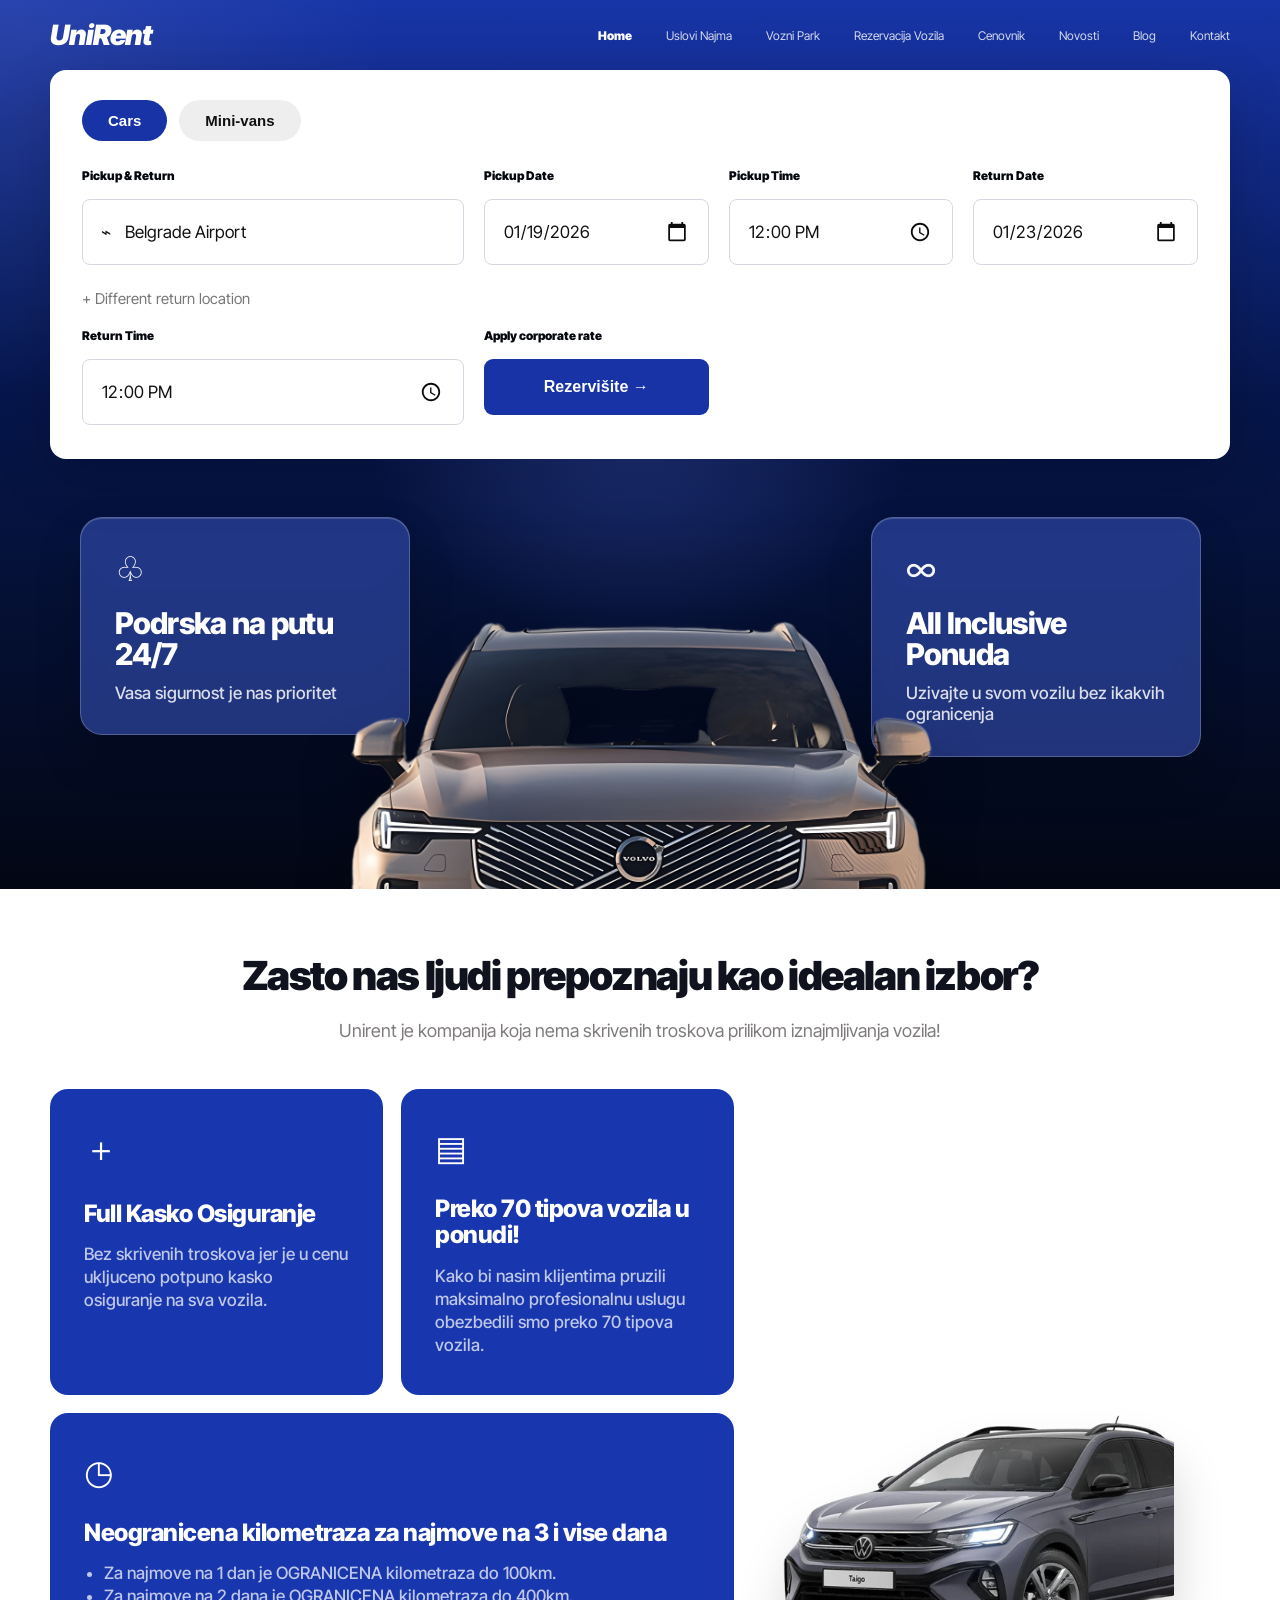
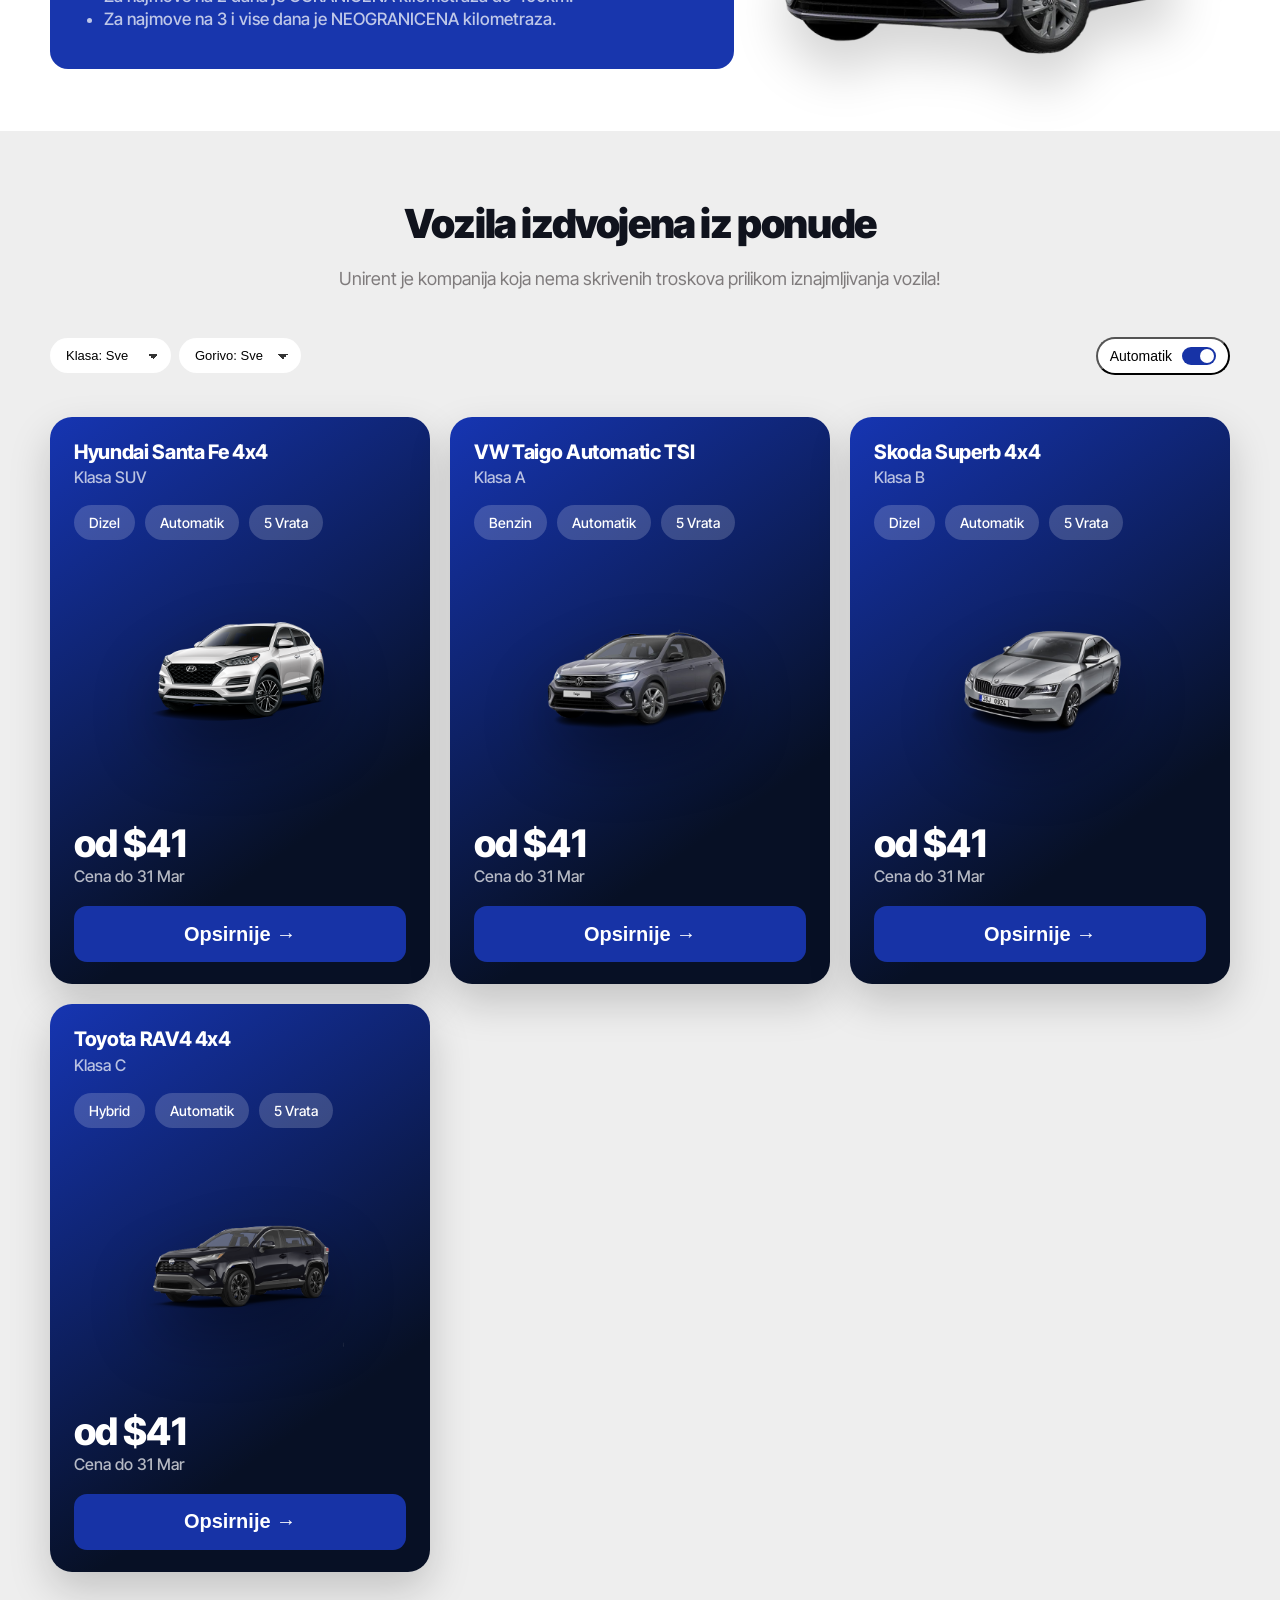
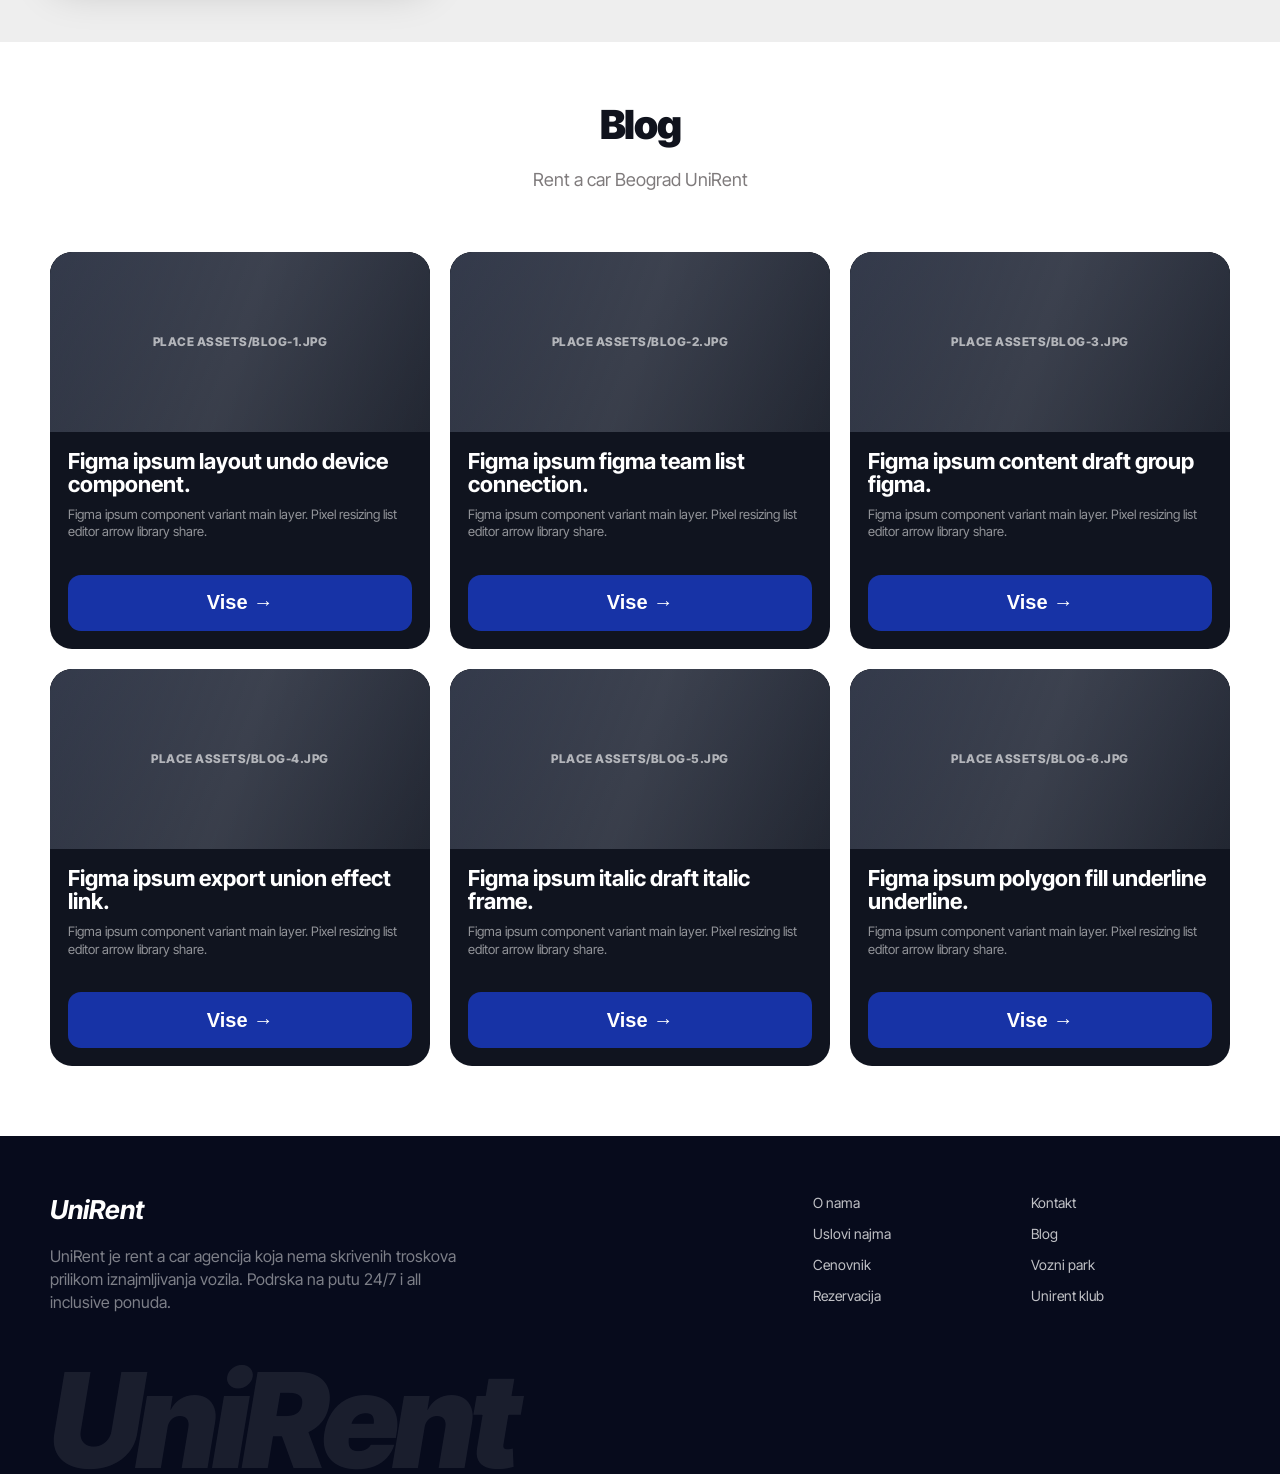
==== commit db6dda68: "Add files via upload" ====
--- a/index.html
+++ b/index.html
@@ -263,6 +263,55 @@
   .more{height:48px !important;font-size:17px !important;}
 }
 
+
+/* --- FINAL IMAGE + RADIUS FIX --- */
+:root{--card-radius:22px;}
+.car-card,
+.blog-card{
+  border-radius:var(--card-radius) !important;
+  overflow:hidden !important;
+}
+.image-slot.has-image > .placeholder{
+  display:none !important;
+  opacity:0 !important;
+  visibility:hidden !important;
+}
+.image-slot:not(.has-image) > img.is-missing{
+  display:none !important;
+}
+.image-slot img{
+  position:relative;
+  z-index:2;
+}
+.hero-image.has-image,
+.feature-image.has-image,
+.fleet-image.has-image,
+.blog-image.has-image{
+  background:transparent !important;
+  border:0 !important;
+}
+.hero-image.has-image::before,
+.hero-image.has-image::after,
+.feature-image.has-image::before,
+feature-image.has-image::after,
+.fleet-image.has-image::before,
+.fleet-image.has-image::after,
+.blog-image.has-image::before,
+.blog-image.has-image::after{
+  display:none !important;
+}
+.blog-card .blog-image{
+  border-top-left-radius:var(--card-radius) !important;
+  border-top-right-radius:var(--card-radius) !important;
+  overflow:hidden !important;
+}
+.blog-card .blog-image img{
+  width:100% !important;
+  height:100% !important;
+  object-fit:cover !important;
+  object-position:center !important;
+}
+
 </style></head>
 <body>
 <header class="hero"><div class="container nav"><a class="logo" href="index.html">UniRent</a><div class="navlinks"><a href="index.html" class="active">Home</a><a href="uslovi-najma.html">Uslovi Najma</a><a href="vozni-park.html">Vozni Park</a><a href="rezervacija-vozila.html">Rezervacija Vozila</a><a href="cenovnik.html">Cenovnik</a><a href="#">Novosti</a><a href="#">Blog</a><a href="#">Kontakt</a></div></div>
@@ -273,12 +322,12 @@
 <section class="section"><div class="container"><div class="title reveal"><h2>Zasto nas ljudi prepoznaju kao idealan izbor?</h2><p>Unirent je kompanija koja nema skrivenih troskova prilikom iznajmljivanja vozila!</p></div><div class="why-wrap"><div class="why-grid"><div class="info-card reveal"><div class="mini-icon">＋</div><h3>Full Kasko Osiguranje</h3><p>Bez skrivenih troskova jer je u cenu ukljuceno potpuno kasko osiguranje na sva vozila.</p></div><div class="info-card reveal"><div class="mini-icon">▤</div><h3>Preko 70 tipova vozila u ponudi!</h3><p>Kako bi nasim klijentima pruzili maksimalno profesionalnu uslugu obezbedili smo preko 70 tipova vozila.</p></div><div class="info-card wide reveal"><div class="mini-icon">◷</div><h3>Neogranicena kilometraza za najmove na 3 i vise dana</h3><ul><li>Za najmove na 1 dan je OGRANICENA kilometraza do 100km.</li><li>Za najmove na 2 dana je OGRANICENA kilometraza do 400km.</li><li>Za najmove na 3 i vise dana je NEOGRANICENA kilometraza.</li></ul></div></div><div class="image-slot feature-image"><img src="assets/feature-car.png" alt="Feature car" data-fallback><div class="placeholder why-placeholder"><span>Place assets/feature-car.png here</span></div></div></div></div></section>
 <section class="fleet"><div class="container"><div class="title reveal"><h2>Vozila izdvojena iz ponude</h2><p>Unirent je kompanija koja nema skrivenih troskova prilikom iznajmljivanja vozila!</p></div><div class="filters reveal"><div><select id="classFilter" class="filter-select"><option value="all">Klasa: Sve</option><option value="A">Klasa: A</option><option value="B">Klasa: B</option><option value="C">Klasa: C</option><option value="SUV">Klasa: SUV</option></select><select id="fuelFilter" class="filter-select"><option value="all">Gorivo: Sve</option><option value="Benzin">Benzin</option><option value="Dizel">Dizel</option><option value="Hybrid">Hybrid</option></select></div><button class="switch" id="autoSwitch" type="button" aria-pressed="true">Automatik <span class="track"></span></button></div>
 <div class="fleet-grid" id="fleetGrid">
-<div class="car-card reveal" data-class="SUV" data-fuel="Dizel" data-auto="true"><h3>Hyundai Santa Fe 4x4</h3><small>Klasa SUV</small><div class="tags"><span class="tag">Dizel</span><span class="tag">Automatik</span><span class="tag">5 Vrata</span></div><div class="car-pic"><div class="image-slot fleet-image"><img src="assets/cars/hyundai-santa-fe.png" alt="Car" data-fallback><div class="placeholder fleet-placeholder"><span>Place assets/cars/hyundai-santa-fe.png</span></div></div></div><div class="price">od $41</div><small>Cena do 31 Mar</small><button class="more">Opsirnije →</button></div>
-<div class="car-card reveal" data-class="A" data-fuel="Benzin" data-auto="true"><h3>VW Taigo Automatic TSI</h3><small>Klasa A</small><div class="tags"><span class="tag">Benzin</span><span class="tag">Automatik</span><span class="tag">5 Vrata</span></div><div class="car-pic"><div class="image-slot fleet-image"><img src="assets/cars/vw-taigo.png" alt="Car" data-fallback><div class="placeholder fleet-placeholder"><span>Place assets/cars/vw-taigo.png</span></div></div></div><div class="price">od $41</div><small>Cena do 31 Mar</small><button class="more">Opsirnije →</button></div>
-<div class="car-card reveal" data-class="B" data-fuel="Dizel" data-auto="true"><h3>Skoda Superb 4x4</h3><small>Klasa B</small><div class="tags"><span class="tag">Dizel</span><span class="tag">Automatik</span><span class="tag">5 Vrata</span></div><div class="car-pic"><div class="image-slot fleet-image"><img src="assets/cars/skoda-superb.png" alt="Car" data-fallback><div class="placeholder fleet-placeholder"><span>Place assets/cars/skoda-superb.png</span></div></div></div><div class="price">od $41</div><small>Cena do 31 Mar</small><button class="more">Opsirnije →</button></div>
-<div class="car-card reveal" data-class="SUV" data-fuel="Dizel" data-auto="false"><h3>Volvo XC 90 4x4</h3><small>Klasa SUV</small><div class="tags"><span class="tag">Dizel</span><span class="tag">Manuel</span><span class="tag">5 Vrata</span></div><div class="car-pic"><div class="image-slot fleet-image"><img src="assets/cars/volvo-xc90.png" alt="Car" data-fallback><div class="placeholder fleet-placeholder"><span>Place assets/cars/volvo-xc90.png</span></div></div></div><div class="price">od $41</div><small>Cena do 31 Mar</small><button class="more">Opsirnije →</button></div>
-<div class="car-card reveal" data-class="C" data-fuel="Hybrid" data-auto="true"><h3>Toyota RAV4 4x4</h3><small>Klasa C</small><div class="tags"><span class="tag">Hybrid</span><span class="tag">Automatik</span><span class="tag">5 Vrata</span></div><div class="car-pic"><div class="image-slot fleet-image"><img src="assets/cars/toyota-rav4.png" alt="Car" data-fallback><div class="placeholder fleet-placeholder"><span>Place assets/cars/toyota-rav4.png</span></div></div></div><div class="price">od $41</div><small>Cena do 31 Mar</small><button class="more">Opsirnije →</button></div>
-<div class="car-card reveal" data-class="A" data-fuel="Benzin" data-auto="false"><h3>Hyundai Tucson 4x4</h3><small>Klasa A</small><div class="tags"><span class="tag">Benzin</span><span class="tag">Manuel</span><span class="tag">5 Vrata</span></div><div class="car-pic"><div class="image-slot fleet-image"><img src="assets/cars/hyundai-tucson.png" alt="Car" data-fallback><div class="placeholder fleet-placeholder"><span>Place assets/cars/hyundai-tucson.png</span></div></div></div><div class="price">od $41</div><small>Cena do 31 Mar</small><button class="more">Opsirnije →</button></div>
+<div class="car-card reveal" data-class="SUV" data-fuel="Dizel" data-auto="true"><h3>Hyundai Santa Fe 4x4</h3><small>Klasa SUV</small><div class="tags"><span class="tag">Dizel</span><span class="tag">Automatik</span><span class="tag">5 Vrata</span></div><div class="car-pic"><div class="image-slot fleet-image"><img src="assets/hyundai-santa-fe.png" alt="Car" data-fallback><div class="placeholder fleet-placeholder"><span>Place assets/hyundai-santa-fe.png</span></div></div></div><div class="price">od $41</div><small>Cena do 31 Mar</small><button class="more">Opsirnije →</button></div>
+<div class="car-card reveal" data-class="A" data-fuel="Benzin" data-auto="true"><h3>VW Taigo Automatic TSI</h3><small>Klasa A</small><div class="tags"><span class="tag">Benzin</span><span class="tag">Automatik</span><span class="tag">5 Vrata</span></div><div class="car-pic"><div class="image-slot fleet-image"><img src="assets/vw-taigo.png" alt="Car" data-fallback><div class="placeholder fleet-placeholder"><span>Place assets/vw-taigo.png</span></div></div></div><div class="price">od $41</div><small>Cena do 31 Mar</small><button class="more">Opsirnije →</button></div>
+<div class="car-card reveal" data-class="B" data-fuel="Dizel" data-auto="true"><h3>Skoda Superb 4x4</h3><small>Klasa B</small><div class="tags"><span class="tag">Dizel</span><span class="tag">Automatik</span><span class="tag">5 Vrata</span></div><div class="car-pic"><div class="image-slot fleet-image"><img src="assets/skoda-superb.png" alt="Car" data-fallback><div class="placeholder fleet-placeholder"><span>Place assets/skoda-superb.png</span></div></div></div><div class="price">od $41</div><small>Cena do 31 Mar</small><button class="more">Opsirnije →</button></div>
+<div class="car-card reveal" data-class="SUV" data-fuel="Dizel" data-auto="false"><h3>Volvo XC 90 4x4</h3><small>Klasa SUV</small><div class="tags"><span class="tag">Dizel</span><span class="tag">Manuel</span><span class="tag">5 Vrata</span></div><div class="car-pic"><div class="image-slot fleet-image"><img src="assets/volvo-xc90.png" alt="Car" data-fallback><div class="placeholder fleet-placeholder"><span>Place assets/volvo-xc90.png</span></div></div></div><div class="price">od $41</div><small>Cena do 31 Mar</small><button class="more">Opsirnije →</button></div>
+<div class="car-card reveal" data-class="C" data-fuel="Hybrid" data-auto="true"><h3>Toyota RAV4 4x4</h3><small>Klasa C</small><div class="tags"><span class="tag">Hybrid</span><span class="tag">Automatik</span><span class="tag">5 Vrata</span></div><div class="car-pic"><div class="image-slot fleet-image"><img src="assets/toyota-rav4.png" alt="Car" data-fallback><div class="placeholder fleet-placeholder"><span>Place assets/toyota-rav4.png</span></div></div></div><div class="price">od $41</div><small>Cena do 31 Mar</small><button class="more">Opsirnije →</button></div>
+<div class="car-card reveal" data-class="A" data-fuel="Benzin" data-auto="false"><h3>Hyundai Tucson 4x4</h3><small>Klasa A</small><div class="tags"><span class="tag">Benzin</span><span class="tag">Manuel</span><span class="tag">5 Vrata</span></div><div class="car-pic"><div class="image-slot fleet-image"><img src="assets/hyundai-tucson.png" alt="Car" data-fallback><div class="placeholder fleet-placeholder"><span>Place assets/hyundai-tucson.png</span></div></div></div><div class="price">od $41</div><small>Cena do 31 Mar</small><button class="more">Opsirnije →</button></div>
 <div class="empty-state" id="emptyState">Nema vozila za izabrane filtere.</div></div></div></section>
 <section class="blog"><div class="container"><div class="title reveal"><h2>Blog</h2><p>Rent a car Beograd UniRent</p></div><div class="blog-grid"><article class="blog-card reveal"><div class="image-slot blog-image"><img src="assets/blog-1.jpg" alt="Blog image" data-fallback><div class="placeholder blog-placeholder"><span>Place assets/blog-1.jpg</span></div></div><div class="blog-body"><h3>Figma ipsum layout undo device component.</h3><p>Figma ipsum component variant main layer. Pixel resizing list editor arrow library share.</p><button class="more">Vise →</button></div></article><article class="blog-card reveal"><div class="image-slot blog-image"><img src="assets/blog-2.jpg" alt="Blog image" data-fallback><div class="placeholder blog-placeholder"><span>Place assets/blog-2.jpg</span></div></div><div class="blog-body"><h3>Figma ipsum figma team list connection.</h3><p>Figma ipsum component variant main layer. Pixel resizing list editor arrow library share.</p><button class="more">Vise →</button></div></article><article class="blog-card reveal"><div class="image-slot blog-image"><img src="assets/blog-3.jpg" alt="Blog image" data-fallback><div class="placeholder blog-placeholder"><span>Place assets/blog-3.jpg</span></div></div><div class="blog-body"><h3>Figma ipsum content draft group figma.</h3><p>Figma ipsum component variant main layer. Pixel resizing list editor arrow library share.</p><button class="more">Vise →</button></div></article><article class="blog-card reveal"><div class="image-slot blog-image"><img src="assets/blog-4.jpg" alt="Blog image" data-fallback><div class="placeholder blog-placeholder"><span>Place assets/blog-4.jpg</span></div></div><div class="blog-body"><h3>Figma ipsum export union effect link.</h3><p>Figma ipsum component variant main layer. Pixel resizing list editor arrow library share.</p><button class="more">Vise →</button></div></article><article class="blog-card reveal"><div class="image-slot blog-image"><img src="assets/blog-5.jpg" alt="Blog image" data-fallback><div class="placeholder blog-placeholder"><span>Place assets/blog-5.jpg</span></div></div><div class="blog-body"><h3>Figma ipsum italic draft italic frame.</h3><p>Figma ipsum component variant main layer. Pixel resizing list editor arrow library share.</p><button class="more">Vise →</button></div></article><article class="blog-card reveal"><div class="image-slot blog-image"><img src="assets/blog-6.jpg" alt="Blog image" data-fallback><div class="placeholder blog-placeholder"><span>Place assets/blog-6.jpg</span></div></div><div class="blog-body"><h3>Figma ipsum polygon fill underline underline.</h3><p>Figma ipsum component variant main layer. Pixel resizing list editor arrow library share.</p><button class="more">Vise →</button></div></article></div></div></section>
 <footer class="footer"><div class="container"><div class="footer-grid"><div><h3>UniRent</h3><p>UniRent je rent a car agencija koja nema skrivenih troskova prilikom iznajmljivanja vozila. Podrska na putu 24/7 i all inclusive ponuda.</p></div><div class="foot-links"><div><a href="index.html" class="strong">O nama</a><a href="uslovi-najma.html" class="strong">Uslovi najma</a><a href="cenovnik.html" class="strong">Cenovnik</a><a href="rezervacija-vozila.html" class="strong">Rezervacija</a></div><div><a>Kontakt</a><a>Blog</a><a href="vozni-park.html">Vozni park</a><a>Unirent klub</a></div></div></div><div class="watermark">UniRent</div></div></footer>
@@ -286,14 +335,36 @@
 
 function setupImageFallbacks(){
   document.querySelectorAll('img[data-fallback]').forEach(img=>{
-    const markMissing=()=>img.classList.add('is-missing');
-    const markLoaded=()=>img.classList.remove('is-missing');
-    img.addEventListener('error',markMissing);
-    img.addEventListener('load',markLoaded);
-    if(img.complete && img.naturalWidth===0) markMissing();
+    const slot = img.closest('.image-slot');
+    const placeholder = slot ? slot.querySelector('.placeholder') : null;
+
+    const markLoaded = () => {
+      if (img.naturalWidth > 0) {
+        img.classList.remove('is-missing');
+        if (slot) slot.classList.add('has-image');
+        if (placeholder) placeholder.style.display = 'none';
+      } else {
+        markMissing();
+      }
+    };
+
+    const markMissing = () => {
+      img.classList.add('is-missing');
+      if (slot) slot.classList.remove('has-image');
+      if (placeholder) placeholder.style.display = 'flex';
+    };
+
+    img.addEventListener('load', markLoaded);
+    img.addEventListener('error', markMissing);
+
+    if (img.complete) {
+      if (img.naturalWidth > 0) markLoaded();
+      else markMissing();
+    }
   });
 }
 setupImageFallbacks();
+window.addEventListener('load', setupImageFallbacks);
 
 const io=new IntersectionObserver((entries)=>{entries.forEach(e=>{if(e.isIntersecting)e.target.classList.add('in')})},{threshold:.14});document.querySelectorAll('.reveal').forEach(el=>io.observe(el));
 document.querySelectorAll('.tab').forEach(b=>b.addEventListener('click',()=>{document.querySelectorAll('.tab').forEach(x=>x.classList.remove('active'));b.classList.add('active')}));
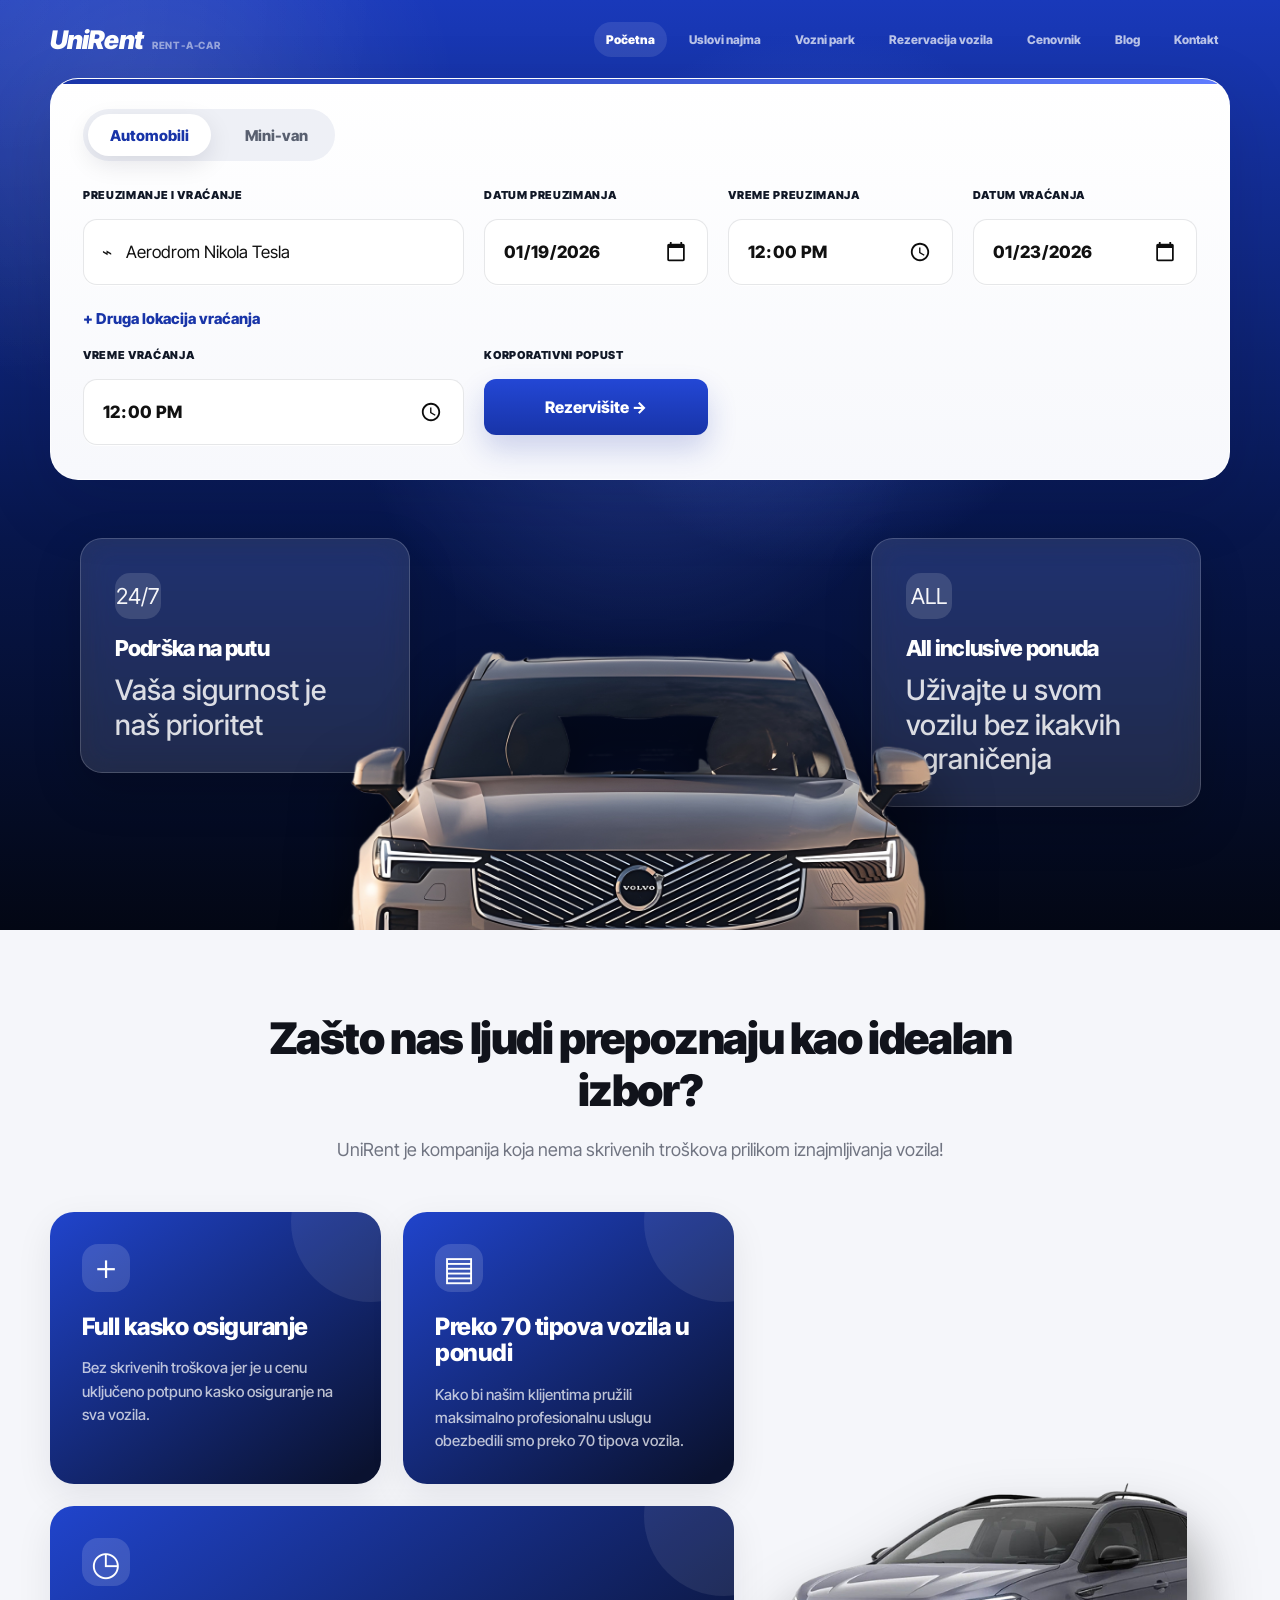
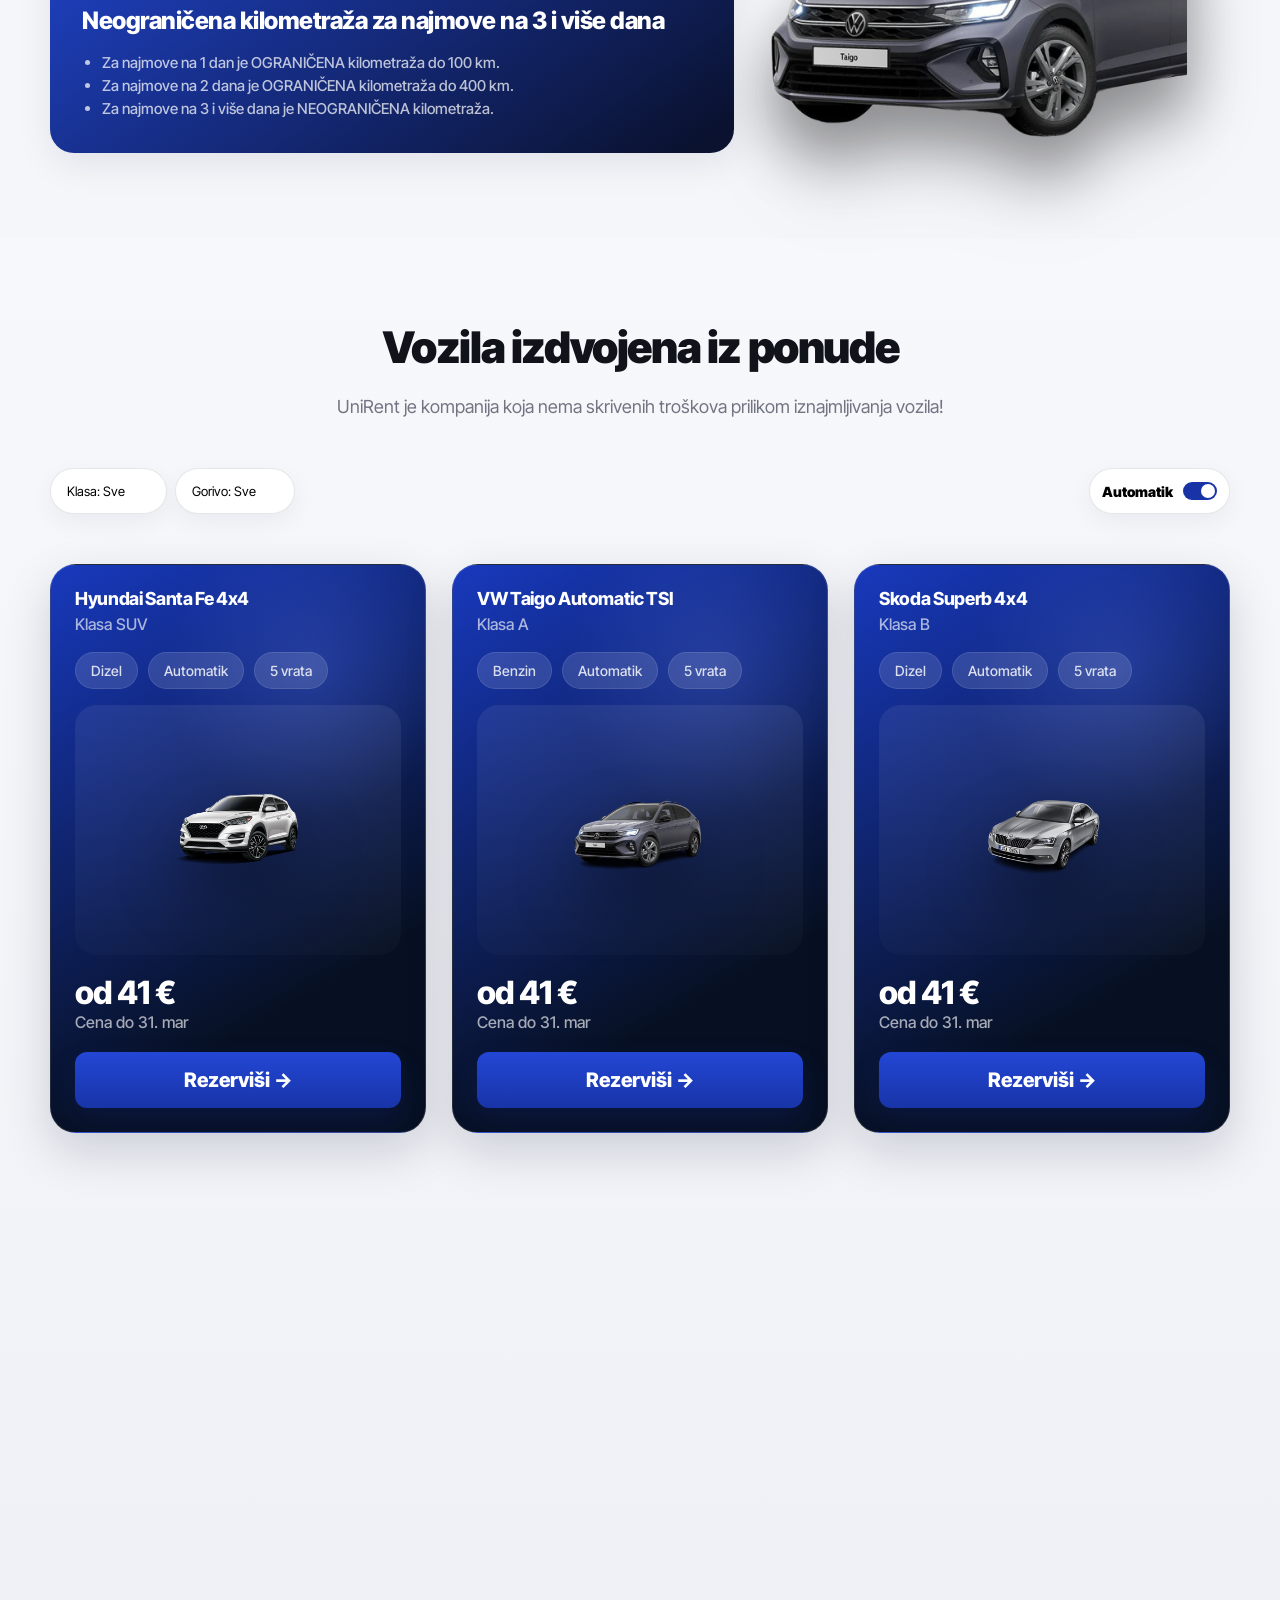
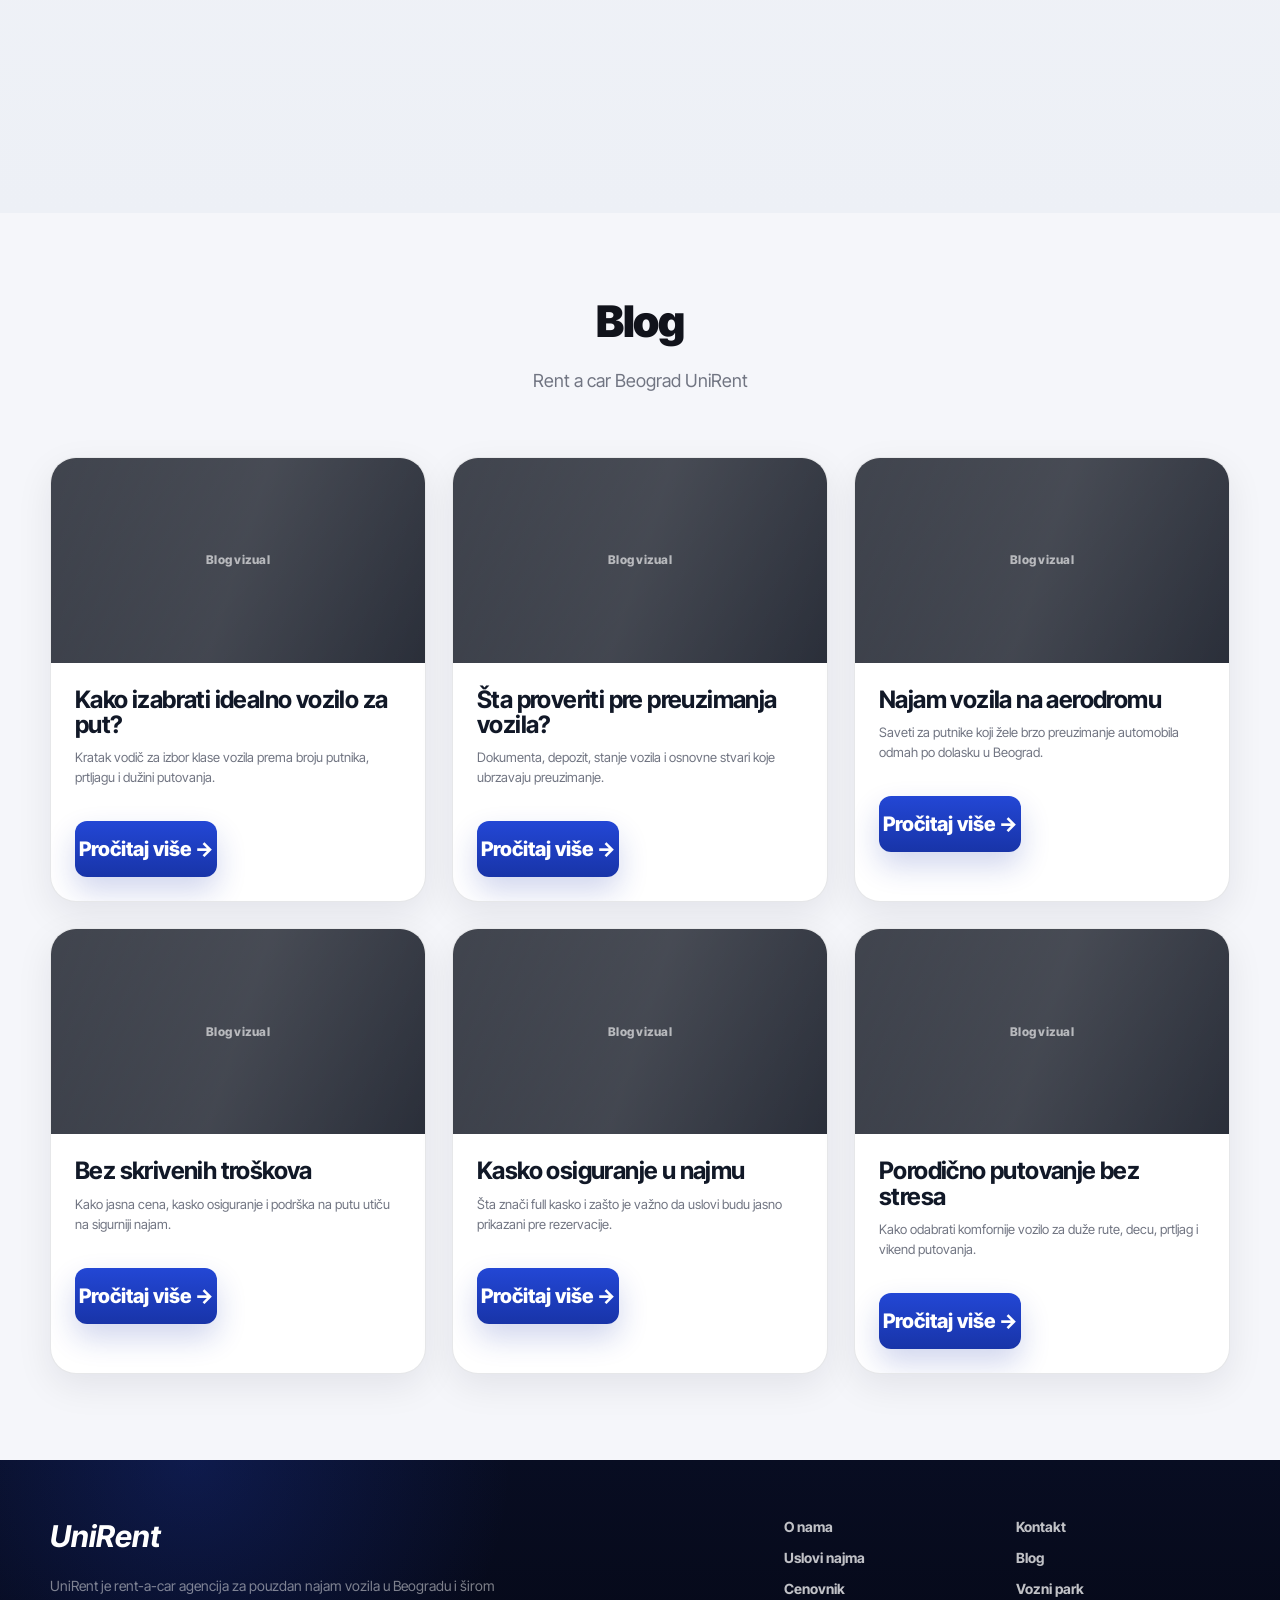
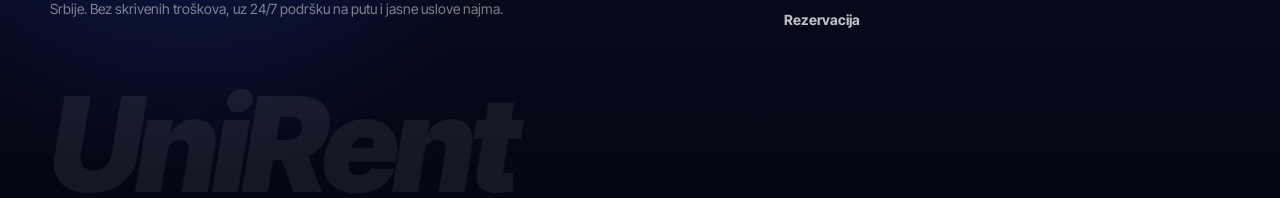
==== commit be2b3e1f: "Add files via upload" ====
--- a/index.html
+++ b/index.html
@@ -1,9 +1,9 @@
 <!DOCTYPE html>
-<html lang="en">
+<html lang="sr">
 <head>
 <meta charset="utf-8"/>
 <meta name="viewport" content="width=device-width, initial-scale=1.0"/>
-<title>UniRent</title>
+<title>UniRent | Rent-a-car Beograd</title>
 <link href="https://fonts.googleapis.com/css2?family=Inter+Tight:wght@400;500;600;700;800;900&display=swap" rel="stylesheet"/>
 <style>
 :root{--blue:#1733a6;--deep:#030817;--text:#10131d;--muted:#85838a;--card:#1836ad;--line:#d4d7df}
@@ -312,25 +312,27 @@
   object-position:center !important;
 }
 
-</style></head>
+</style><link rel="stylesheet" href="unirent-fixes.css">
+<link rel="stylesheet" href="unirent-v2.css">
+</head>
 <body>
-<header class="hero"><div class="container nav"><a class="logo" href="index.html">UniRent</a><div class="navlinks"><a href="index.html" class="active">Home</a><a href="uslovi-najma.html">Uslovi Najma</a><a href="vozni-park.html">Vozni Park</a><a href="rezervacija-vozila.html">Rezervacija Vozila</a><a href="cenovnik.html">Cenovnik</a><a href="#">Novosti</a><a href="#">Blog</a><a href="#">Kontakt</a></div></div>
-<div class="container booking"><div class="tabs"><button class="tab active" data-vehicle="cars">Cars</button><button class="tab" data-vehicle="mini-vans">Mini-vans</button></div>
-<div class="booking-form"><div class="field-wrap pickup-group"><label>Pickup &amp; Return</label><div class="field single">⌁ <span>Belgrade Airport</span></div><div class="return-loc">+ Different return location</div></div><div class="field-wrap"><label>Pickup Date</label><div class="field input"><input id="pickupDate" type="date" value="2026-01-19"/></div></div><div class="field-wrap"><label>Pickup Time</label><div class="field input"><input id="pickupTime" type="time" value="12:00"/></div></div><div class="field-wrap"><label>Return Date</label><div class="field input"><input id="returnDate" type="date" value="2026-01-23"/></div></div></div>
-<div class="book-bottom"><div class="return-time-wrap"><div class="field-wrap"><label>Return Time</label><div class="field input"><input id="returnTime" type="time" value="12:00"/></div></div></div><div class="reserve-wrap"><div class="corp">Apply corporate rate</div><button class="btn" id="reserveBtn">Rezervišite →</button></div></div></div>
-<div class="container hero-stage"><div class="hero-badge left"><div class="icon">♧</div><h3>Podrska na putu 24/7</h3><p>Vasa sigurnost je nas prioritet</p></div><div class="image-slot hero-image"><img src="assets/hero-car.png" alt="Hero car" data-fallback><div class="placeholder hero-placeholder"><span>Place assets/hero-car.png here</span></div></div><div class="hero-badge right"><div class="icon">∞</div><h3>All Inclusive Ponuda</h3><p>Uzivajte u svom vozilu bez ikakvih ogranicenja</p></div></div></header>
-<section class="section"><div class="container"><div class="title reveal"><h2>Zasto nas ljudi prepoznaju kao idealan izbor?</h2><p>Unirent je kompanija koja nema skrivenih troskova prilikom iznajmljivanja vozila!</p></div><div class="why-wrap"><div class="why-grid"><div class="info-card reveal"><div class="mini-icon">＋</div><h3>Full Kasko Osiguranje</h3><p>Bez skrivenih troskova jer je u cenu ukljuceno potpuno kasko osiguranje na sva vozila.</p></div><div class="info-card reveal"><div class="mini-icon">▤</div><h3>Preko 70 tipova vozila u ponudi!</h3><p>Kako bi nasim klijentima pruzili maksimalno profesionalnu uslugu obezbedili smo preko 70 tipova vozila.</p></div><div class="info-card wide reveal"><div class="mini-icon">◷</div><h3>Neogranicena kilometraza za najmove na 3 i vise dana</h3><ul><li>Za najmove na 1 dan je OGRANICENA kilometraza do 100km.</li><li>Za najmove na 2 dana je OGRANICENA kilometraza do 400km.</li><li>Za najmove na 3 i vise dana je NEOGRANICENA kilometraza.</li></ul></div></div><div class="image-slot feature-image"><img src="assets/feature-car.png" alt="Feature car" data-fallback><div class="placeholder why-placeholder"><span>Place assets/feature-car.png here</span></div></div></div></div></section>
-<section class="fleet"><div class="container"><div class="title reveal"><h2>Vozila izdvojena iz ponude</h2><p>Unirent je kompanija koja nema skrivenih troskova prilikom iznajmljivanja vozila!</p></div><div class="filters reveal"><div><select id="classFilter" class="filter-select"><option value="all">Klasa: Sve</option><option value="A">Klasa: A</option><option value="B">Klasa: B</option><option value="C">Klasa: C</option><option value="SUV">Klasa: SUV</option></select><select id="fuelFilter" class="filter-select"><option value="all">Gorivo: Sve</option><option value="Benzin">Benzin</option><option value="Dizel">Dizel</option><option value="Hybrid">Hybrid</option></select></div><button class="switch" id="autoSwitch" type="button" aria-pressed="true">Automatik <span class="track"></span></button></div>
+<header class="hero"><h1 class="sr-only">UniRent rent-a-car Beograd</h1><div class="container nav"><a class="logo" href="index.html">UniRent</a><div class="navlinks" id="primary-navigation"><a href="index.html" class="active" aria-current="page">Početna</a><a href="uslovi-najma.html">Uslovi najma</a><a href="vozni-park.html">Vozni park</a><a href="rezervacija-vozila.html">Rezervacija vozila</a><a href="cenovnik.html">Cenovnik</a><a href="#blog">Blog</a><a href="#kontakt">Kontakt</a></div><button class="menu" type="button" aria-label="Otvori meni" aria-controls="primary-navigation" aria-expanded="false">Meni</button></div>
+<div class="container booking"><div class="tabs"><button class="tab active" data-vehicle="cars">Automobili</button><button class="tab" data-vehicle="mini-vans">Mini-van</button></div>
+<div class="booking-form"><div class="field-wrap pickup-group"><label>Preuzimanje i vraćanje</label><div class="field single">⌁ <span>Aerodrom Nikola Tesla</span></div><div class="return-loc">+ Druga lokacija vraćanja</div></div><div class="field-wrap"><label>Datum preuzimanja</label><div class="field input"><input id="pickupDate" type="date" value="2026-01-19"/></div></div><div class="field-wrap"><label>Vreme preuzimanja</label><div class="field input"><input id="pickupTime" type="time" value="12:00"/></div></div><div class="field-wrap"><label>Datum vraćanja</label><div class="field input"><input id="returnDate" type="date" value="2026-01-23"/></div></div></div>
+<div class="book-bottom"><div class="return-time-wrap"><div class="field-wrap"><label>Vreme vraćanja</label><div class="field input"><input id="returnTime" type="time" value="12:00"/></div></div></div><div class="reserve-wrap"><div class="corp">Korporativni popust</div><button class="btn" id="reserveBtn">Rezervišite →</button></div></div></div>
+<div class="container hero-stage"><div class="hero-badge left"><div class="icon">24/7</div><h3>Podrška na putu</h3><p>Vaša sigurnost je naš prioritet</p></div><div class="image-slot hero-image"><img src="assets/hero-car.png" alt="UniRent vozilo" data-fallback><div class="placeholder hero-placeholder"><span>Vizual u pripremi</span></div></div><div class="hero-badge right"><div class="icon">ALL</div><h3>All inclusive ponuda</h3><p>Uživajte u svom vozilu bez ikakvih ograničenja</p></div></div></header>
+<section class="section" id="o-nama"><div class="container"><div class="title reveal"><h2>Zašto nas ljudi prepoznaju kao idealan izbor?</h2><p>UniRent je kompanija koja nema skrivenih troškova prilikom iznajmljivanja vozila!</p></div><div class="why-wrap"><div class="why-grid"><div class="info-card reveal"><div class="mini-icon">＋</div><h3>Full kasko osiguranje</h3><p>Bez skrivenih troškova jer je u cenu uključeno potpuno kasko osiguranje na sva vozila.</p></div><div class="info-card reveal"><div class="mini-icon">▤</div><h3>Preko 70 tipova vozila u ponudi</h3><p>Kako bi našim klijentima pružili maksimalno profesionalnu uslugu obezbedili smo preko 70 tipova vozila.</p></div><div class="info-card wide reveal"><div class="mini-icon">◷</div><h3>Neograničena kilometraža za najmove na 3 i više dana</h3><ul><li>Za najmove na 1 dan je OGRANIČENA kilometraža do 100 km.</li><li>Za najmove na 2 dana je OGRANIČENA kilometraža do 400 km.</li><li>Za najmove na 3 i više dana je NEOGRANIČENA kilometraža.</li></ul></div></div><div class="image-slot feature-image"><img src="assets/feature-car.png" alt="UniRent vozilo" data-fallback><div class="placeholder why-placeholder"><span>Vizual u pripremi</span></div></div></div></div></section>
+<section class="fleet"><div class="container"><div class="title reveal"><h2>Vozila izdvojena iz ponude</h2><p>UniRent je kompanija koja nema skrivenih troškova prilikom iznajmljivanja vozila!</p></div><div class="filters reveal"><div><select id="classFilter" class="filter-select"><option value="all">Klasa: Sve</option><option value="A">Klasa: A</option><option value="B">Klasa: B</option><option value="C">Klasa: C</option><option value="SUV">Klasa: SUV</option></select><select id="fuelFilter" class="filter-select"><option value="all">Gorivo: Sve</option><option value="Benzin">Benzin</option><option value="Dizel">Dizel</option><option value="Hybrid">Hybrid</option></select></div><button class="switch" id="autoSwitch" type="button" aria-pressed="true">Automatik <span class="track"></span></button></div>
 <div class="fleet-grid" id="fleetGrid">
-<div class="car-card reveal" data-class="SUV" data-fuel="Dizel" data-auto="true"><h3>Hyundai Santa Fe 4x4</h3><small>Klasa SUV</small><div class="tags"><span class="tag">Dizel</span><span class="tag">Automatik</span><span class="tag">5 Vrata</span></div><div class="car-pic"><div class="image-slot fleet-image"><img src="assets/hyundai-santa-fe.png" alt="Car" data-fallback><div class="placeholder fleet-placeholder"><span>Place assets/hyundai-santa-fe.png</span></div></div></div><div class="price">od $41</div><small>Cena do 31 Mar</small><button class="more">Opsirnije →</button></div>
-<div class="car-card reveal" data-class="A" data-fuel="Benzin" data-auto="true"><h3>VW Taigo Automatic TSI</h3><small>Klasa A</small><div class="tags"><span class="tag">Benzin</span><span class="tag">Automatik</span><span class="tag">5 Vrata</span></div><div class="car-pic"><div class="image-slot fleet-image"><img src="assets/vw-taigo.png" alt="Car" data-fallback><div class="placeholder fleet-placeholder"><span>Place assets/vw-taigo.png</span></div></div></div><div class="price">od $41</div><small>Cena do 31 Mar</small><button class="more">Opsirnije →</button></div>
-<div class="car-card reveal" data-class="B" data-fuel="Dizel" data-auto="true"><h3>Skoda Superb 4x4</h3><small>Klasa B</small><div class="tags"><span class="tag">Dizel</span><span class="tag">Automatik</span><span class="tag">5 Vrata</span></div><div class="car-pic"><div class="image-slot fleet-image"><img src="assets/skoda-superb.png" alt="Car" data-fallback><div class="placeholder fleet-placeholder"><span>Place assets/skoda-superb.png</span></div></div></div><div class="price">od $41</div><small>Cena do 31 Mar</small><button class="more">Opsirnije →</button></div>
-<div class="car-card reveal" data-class="SUV" data-fuel="Dizel" data-auto="false"><h3>Volvo XC 90 4x4</h3><small>Klasa SUV</small><div class="tags"><span class="tag">Dizel</span><span class="tag">Manuel</span><span class="tag">5 Vrata</span></div><div class="car-pic"><div class="image-slot fleet-image"><img src="assets/volvo-xc90.png" alt="Car" data-fallback><div class="placeholder fleet-placeholder"><span>Place assets/volvo-xc90.png</span></div></div></div><div class="price">od $41</div><small>Cena do 31 Mar</small><button class="more">Opsirnije →</button></div>
-<div class="car-card reveal" data-class="C" data-fuel="Hybrid" data-auto="true"><h3>Toyota RAV4 4x4</h3><small>Klasa C</small><div class="tags"><span class="tag">Hybrid</span><span class="tag">Automatik</span><span class="tag">5 Vrata</span></div><div class="car-pic"><div class="image-slot fleet-image"><img src="assets/toyota-rav4.png" alt="Car" data-fallback><div class="placeholder fleet-placeholder"><span>Place assets/toyota-rav4.png</span></div></div></div><div class="price">od $41</div><small>Cena do 31 Mar</small><button class="more">Opsirnije →</button></div>
-<div class="car-card reveal" data-class="A" data-fuel="Benzin" data-auto="false"><h3>Hyundai Tucson 4x4</h3><small>Klasa A</small><div class="tags"><span class="tag">Benzin</span><span class="tag">Manuel</span><span class="tag">5 Vrata</span></div><div class="car-pic"><div class="image-slot fleet-image"><img src="assets/hyundai-tucson.png" alt="Car" data-fallback><div class="placeholder fleet-placeholder"><span>Place assets/hyundai-tucson.png</span></div></div></div><div class="price">od $41</div><small>Cena do 31 Mar</small><button class="more">Opsirnije →</button></div>
+<div class="car-card reveal" data-class="SUV" data-fuel="Dizel" data-auto="true"><h3>Hyundai Santa Fe 4x4</h3><small>Klasa SUV</small><div class="tags"><span class="tag">Dizel</span><span class="tag">Automatik</span><span class="tag">5 vrata</span></div><div class="car-pic"><div class="image-slot fleet-image"><img src="assets/hyundai-santa-fe.png" alt="Car" data-fallback><div class="placeholder fleet-placeholder"><span>Vizual u pripremi</span></div></div></div><div class="price">od 41 €</div><small>Cena do 31. mar</small><button class="more">Opširnije →</button></div>
+<div class="car-card reveal" data-class="A" data-fuel="Benzin" data-auto="true"><h3>VW Taigo Automatic TSI</h3><small>Klasa A</small><div class="tags"><span class="tag">Benzin</span><span class="tag">Automatik</span><span class="tag">5 vrata</span></div><div class="car-pic"><div class="image-slot fleet-image"><img src="assets/vw-taigo.png" alt="Car" data-fallback><div class="placeholder fleet-placeholder"><span>Vizual u pripremi</span></div></div></div><div class="price">od 41 €</div><small>Cena do 31. mar</small><button class="more">Opširnije →</button></div>
+<div class="car-card reveal" data-class="B" data-fuel="Dizel" data-auto="true"><h3>Skoda Superb 4x4</h3><small>Klasa B</small><div class="tags"><span class="tag">Dizel</span><span class="tag">Automatik</span><span class="tag">5 vrata</span></div><div class="car-pic"><div class="image-slot fleet-image"><img src="assets/skoda-superb.png" alt="Car" data-fallback><div class="placeholder fleet-placeholder"><span>Vizual u pripremi</span></div></div></div><div class="price">od 41 €</div><small>Cena do 31. mar</small><button class="more">Opširnije →</button></div>
+<div class="car-card reveal" data-class="SUV" data-fuel="Dizel" data-auto="false"><h3>Volvo XC 90 4x4</h3><small>Klasa SUV</small><div class="tags"><span class="tag">Dizel</span><span class="tag">Manuel</span><span class="tag">5 vrata</span></div><div class="car-pic"><div class="image-slot fleet-image"><img src="assets/volvo-xc90.png" alt="Car" data-fallback><div class="placeholder fleet-placeholder"><span>Vizual u pripremi</span></div></div></div><div class="price">od 41 €</div><small>Cena do 31. mar</small><button class="more">Opširnije →</button></div>
+<div class="car-card reveal" data-class="C" data-fuel="Hybrid" data-auto="true"><h3>Toyota RAV4 4x4</h3><small>Klasa C</small><div class="tags"><span class="tag">Hybrid</span><span class="tag">Automatik</span><span class="tag">5 vrata</span></div><div class="car-pic"><div class="image-slot fleet-image"><img src="assets/toyota-rav4.png" alt="Car" data-fallback><div class="placeholder fleet-placeholder"><span>Vizual u pripremi</span></div></div></div><div class="price">od 41 €</div><small>Cena do 31. mar</small><button class="more">Opširnije →</button></div>
+<div class="car-card reveal" data-class="A" data-fuel="Benzin" data-auto="false"><h3>Hyundai Tucson 4x4</h3><small>Klasa A</small><div class="tags"><span class="tag">Benzin</span><span class="tag">Manuel</span><span class="tag">5 vrata</span></div><div class="car-pic"><div class="image-slot fleet-image"><img src="assets/hyundai-tucson.png" alt="Car" data-fallback><div class="placeholder fleet-placeholder"><span>Vizual u pripremi</span></div></div></div><div class="price">od 41 €</div><small>Cena do 31. mar</small><button class="more">Opširnije →</button></div>
 <div class="empty-state" id="emptyState">Nema vozila za izabrane filtere.</div></div></div></section>
-<section class="blog"><div class="container"><div class="title reveal"><h2>Blog</h2><p>Rent a car Beograd UniRent</p></div><div class="blog-grid"><article class="blog-card reveal"><div class="image-slot blog-image"><img src="assets/blog-1.jpg" alt="Blog image" data-fallback><div class="placeholder blog-placeholder"><span>Place assets/blog-1.jpg</span></div></div><div class="blog-body"><h3>Figma ipsum layout undo device component.</h3><p>Figma ipsum component variant main layer. Pixel resizing list editor arrow library share.</p><button class="more">Vise →</button></div></article><article class="blog-card reveal"><div class="image-slot blog-image"><img src="assets/blog-2.jpg" alt="Blog image" data-fallback><div class="placeholder blog-placeholder"><span>Place assets/blog-2.jpg</span></div></div><div class="blog-body"><h3>Figma ipsum figma team list connection.</h3><p>Figma ipsum component variant main layer. Pixel resizing list editor arrow library share.</p><button class="more">Vise →</button></div></article><article class="blog-card reveal"><div class="image-slot blog-image"><img src="assets/blog-3.jpg" alt="Blog image" data-fallback><div class="placeholder blog-placeholder"><span>Place assets/blog-3.jpg</span></div></div><div class="blog-body"><h3>Figma ipsum content draft group figma.</h3><p>Figma ipsum component variant main layer. Pixel resizing list editor arrow library share.</p><button class="more">Vise →</button></div></article><article class="blog-card reveal"><div class="image-slot blog-image"><img src="assets/blog-4.jpg" alt="Blog image" data-fallback><div class="placeholder blog-placeholder"><span>Place assets/blog-4.jpg</span></div></div><div class="blog-body"><h3>Figma ipsum export union effect link.</h3><p>Figma ipsum component variant main layer. Pixel resizing list editor arrow library share.</p><button class="more">Vise →</button></div></article><article class="blog-card reveal"><div class="image-slot blog-image"><img src="assets/blog-5.jpg" alt="Blog image" data-fallback><div class="placeholder blog-placeholder"><span>Place assets/blog-5.jpg</span></div></div><div class="blog-body"><h3>Figma ipsum italic draft italic frame.</h3><p>Figma ipsum component variant main layer. Pixel resizing list editor arrow library share.</p><button class="more">Vise →</button></div></article><article class="blog-card reveal"><div class="image-slot blog-image"><img src="assets/blog-6.jpg" alt="Blog image" data-fallback><div class="placeholder blog-placeholder"><span>Place assets/blog-6.jpg</span></div></div><div class="blog-body"><h3>Figma ipsum polygon fill underline underline.</h3><p>Figma ipsum component variant main layer. Pixel resizing list editor arrow library share.</p><button class="more">Vise →</button></div></article></div></div></section>
-<footer class="footer"><div class="container"><div class="footer-grid"><div><h3>UniRent</h3><p>UniRent je rent a car agencija koja nema skrivenih troskova prilikom iznajmljivanja vozila. Podrska na putu 24/7 i all inclusive ponuda.</p></div><div class="foot-links"><div><a href="index.html" class="strong">O nama</a><a href="uslovi-najma.html" class="strong">Uslovi najma</a><a href="cenovnik.html" class="strong">Cenovnik</a><a href="rezervacija-vozila.html" class="strong">Rezervacija</a></div><div><a>Kontakt</a><a>Blog</a><a href="vozni-park.html">Vozni park</a><a>Unirent klub</a></div></div></div><div class="watermark">UniRent</div></div></footer>
+<section class="blog" id="blog"><div class="container"><div class="title reveal"><h2>Blog</h2><p>Rent a car Beograd UniRent</p></div><div class="blog-grid"><article class="blog-card reveal"><div class="image-slot blog-image"><img src="assets/blog-1.jpg" alt="Blog vizual" data-fallback><div class="placeholder blog-placeholder"><span>Vizual u pripremi</span></div></div><div class="blog-body"><h3>Kako izabrati idealno vozilo za put?</h3><p>Kratak vodič za izbor klase vozila prema broju putnika, prtljagu i dužini putovanja.</p><button class="more" type="button">Pročitaj više →</button></div></article><article class="blog-card reveal"><div class="image-slot blog-image"><img src="assets/blog-2.jpg" alt="Blog vizual" data-fallback><div class="placeholder blog-placeholder"><span>Vizual u pripremi</span></div></div><div class="blog-body"><h3>Šta proveriti pre preuzimanja vozila?</h3><p>Dokumenta, depozit, stanje vozila i osnovne stvari koje ubrzavaju preuzimanje.</p><button class="more" type="button">Pročitaj više →</button></div></article><article class="blog-card reveal"><div class="image-slot blog-image"><img src="assets/blog-3.jpg" alt="Blog vizual" data-fallback><div class="placeholder blog-placeholder"><span>Vizual u pripremi</span></div></div><div class="blog-body"><h3>Najam vozila na aerodromu</h3><p>Saveti za putnike koji žele brzo preuzimanje automobila odmah po dolasku u Beograd.</p><button class="more" type="button">Pročitaj više →</button></div></article><article class="blog-card reveal"><div class="image-slot blog-image"><img src="assets/blog-4.jpg" alt="Blog vizual" data-fallback><div class="placeholder blog-placeholder"><span>Vizual u pripremi</span></div></div><div class="blog-body"><h3>Bez skrivenih troškova</h3><p>Kako jasna cena, kasko osiguranje i podrška na putu utiču na sigurniji najam.</p><button class="more" type="button">Pročitaj više →</button></div></article><article class="blog-card reveal"><div class="image-slot blog-image"><img src="assets/blog-5.jpg" alt="Blog vizual" data-fallback><div class="placeholder blog-placeholder"><span>Vizual u pripremi</span></div></div><div class="blog-body"><h3>Kasko osiguranje u najmu</h3><p>Šta znači full kasko i zašto je važno da uslovi budu jasno prikazani pre rezervacije.</p><button class="more" type="button">Pročitaj više →</button></div></article><article class="blog-card reveal"><div class="image-slot blog-image"><img src="assets/blog-6.jpg" alt="Blog vizual" data-fallback><div class="placeholder blog-placeholder"><span>Vizual u pripremi</span></div></div><div class="blog-body"><h3>Porodično putovanje bez stresa</h3><p>Kako odabrati komfornije vozilo za duže rute, decu, prtljag i vikend putovanja.</p><button class="more" type="button">Pročitaj više →</button></div></article></div></div></section>
+<footer id="kontakt" class="footer"><div class="container"><div class="footer-grid"><div><h3>UniRent</h3><p>UniRent je rent-a-car agencija za pouzdan najam vozila u Beogradu i širom Srbije. Bez skrivenih troškova, uz 24/7 podršku na putu i jasne uslove najma.</p></div><div class="foot-links"><div><a href="index.html" class="strong">O nama</a><a href="uslovi-najma.html" class="strong">Uslovi najma</a><a href="cenovnik.html" class="strong">Cenovnik</a><a href="rezervacija-vozila.html" class="strong">Rezervacija</a></div><div><a href="#kontakt">Kontakt</a><a href="#blog">Blog</a><a href="vozni-park.html">Vozni park</a></div></div></div><div class="watermark">UniRent</div></div></footer>
 <script>
 
 function setupImageFallbacks(){
@@ -370,9 +372,11 @@
 document.querySelectorAll('.tab').forEach(b=>b.addEventListener('click',()=>{document.querySelectorAll('.tab').forEach(x=>x.classList.remove('active'));b.classList.add('active')}));
 const pickupDate=document.getElementById('pickupDate'), returnDate=document.getElementById('returnDate');
 pickupDate.addEventListener('change',()=>{ if(returnDate.value && returnDate.value < pickupDate.value){ returnDate.value = pickupDate.value; } returnDate.min = pickupDate.value; }); returnDate.min=pickupDate.value;
-document.getElementById('reserveBtn').addEventListener('click',()=>{alert(`Reservation preview:\nPickup: ${pickupDate.value} ${document.getElementById('pickupTime').value}\nReturn: ${returnDate.value} ${document.getElementById('returnTime').value}`)});
+document.getElementById('reserveBtn').addEventListener('click',()=>{const params=new URLSearchParams({pickupDate:pickupDate.value,pickupTime:document.getElementById('pickupTime').value,returnDate:returnDate.value,returnTime:document.getElementById('returnTime').value});window.location.href='rezervacija-vozila.html?'+params.toString();});
 let automaticOnly=true; const autoSwitch=document.getElementById('autoSwitch'), classFilter=document.getElementById('classFilter'), fuelFilter=document.getElementById('fuelFilter'), cards=[...document.querySelectorAll('.car-card')], empty=document.getElementById('emptyState');
 function applyFilters(){const cls=classFilter.value, fuel=fuelFilter.value; let visible=0; cards.forEach(card=>{const okClass=cls==='all'||card.dataset.class===cls; const okFuel=fuel==='all'||card.dataset.fuel===fuel; const okAuto=!automaticOnly||card.dataset.auto==='true'; const show=okClass&&okFuel&&okAuto; card.classList.toggle('is-hidden',!show); if(show) visible++;}); empty.style.display=visible?'none':'block';}
 autoSwitch.addEventListener('click',()=>{automaticOnly=!automaticOnly; autoSwitch.classList.toggle('off',!automaticOnly); autoSwitch.setAttribute('aria-pressed',String(automaticOnly)); applyFilters();});
 classFilter.addEventListener('change',applyFilters); fuelFilter.addEventListener('change',applyFilters); applyFilters();
-</script></body></html>+</script><script src="unirent-fixes.js"></script>
+<script src="unirent-v2.js"></script>
+</body></html>
--- a/unirent-fixes.css
+++ b/unirent-fixes.css
@@ -0,0 +1,20 @@
+/* UniRent v1 cleanup layer: mobile nav, accessibility, production placeholders, consistency polish */
+:root{--brand-blue:#1834a8;--brand-blue-2:#203bb6;--brand-deep:#070b1c;--brand-line:#dfe2eb;--brand-text:#11131b;--brand-radius:14px}
+html{scroll-behavior:smooth}
+button,a,input,select{font-family:'Inter Tight',Arial,sans-serif}
+a:focus-visible,button:focus-visible,input:focus-visible,select:focus-visible{outline:3px solid rgba(255,255,255,.92);outline-offset:3px}
+main a:focus-visible,.content a:focus-visible,.fleet-section a:focus-visible{outline-color:var(--brand-blue)}
+.sr-only{position:absolute!important;width:1px!important;height:1px!important;padding:0!important;margin:-1px!important;overflow:hidden!important;clip:rect(0,0,0,0)!important;white-space:nowrap!important;border:0!important}
+.logo{letter-spacing:-.9px}.logo::first-letter{letter-spacing:-1.4px}
+.navlinks a[aria-current="page"],.navlinks a.active{color:#fff!important;font-weight:900!important}
+.menu{display:none;min-width:62px;text-align:center;cursor:pointer;border:0;background:rgba(255,255,255,.12);color:#fff;border-radius:10px;padding:10px 12px;font-weight:800}
+@media(max-width:1000px){
+  .menu{display:block!important}
+  .nav{position:relative}.navlinks{position:absolute!important;left:0;right:0;top:calc(100% + 10px);display:none!important;flex-direction:column!important;align-items:stretch!important;gap:4px!important;padding:14px!important;background:rgba(7,11,28,.98)!important;border:1px solid rgba(255,255,255,.12)!important;border-radius:18px!important;box-shadow:0 22px 70px rgba(0,0,0,.32)!important;z-index:999!important;backdrop-filter:blur(14px)}
+  .navlinks.is-open{display:flex!important}.navlinks a{font-size:15px!important;padding:13px 14px!important;border-radius:12px!important;color:rgba(255,255,255,.78)!important}.navlinks a:hover,.navlinks a.active{background:rgba(255,255,255,.08);color:#fff!important}
+}
+.placeholder,.slot{border-style:solid!important;border-color:rgba(255,255,255,.22)!important;background:linear-gradient(135deg,rgba(255,255,255,.14),rgba(255,255,255,.04))!important;text-transform:none!important;letter-spacing:0!important}.placeholder span,.slot{font-size:0!important}.placeholder span::after{content:'Vizual u pripremi';font-size:12px;line-height:1.2;font-weight:800;letter-spacing:.02em}.fleet-placeholder span::after,.slot::after{content:'Slika vozila';font-size:12px;line-height:1.2;font-weight:800}.blog-placeholder span::after{content:'Blog vizual';font-size:12px;line-height:1.2;font-weight:800}.hero-placeholder span::after,.hero-ph span::after,.why-placeholder span::after{content:'UniRent vozilo';font-size:13px;line-height:1.2;font-weight:800}
+.footer[id="kontakt"]{scroll-margin-top:90px}.footer p{max-width:470px}.copy,.copyright{letter-spacing:.01em}.foot-links a:hover{color:#fff!important}
+.price{letter-spacing:-.3px}.more,.card-btn,.btn,.reserve-hero{font-weight:800!important}.more:hover,.card-btn:hover,.btn:hover,.reserve-hero:hover{box-shadow:0 10px 26px rgba(24,52,168,.25)}
+.table-wrap{scrollbar-width:thin}.table-wrap::after{content:'Skrolujte tabelu horizontalno za sve cene';display:none;font-size:12px;color:#777;margin-top:8px}@media(max-width:720px){.table-wrap::after{display:block}}
+@media(prefers-reduced-motion:reduce){*,*::before,*::after{animation-duration:.001ms!important;animation-iteration-count:1!important;transition-duration:.001ms!important;scroll-behavior:auto!important}}
--- a/unirent-v2.css
+++ b/unirent-v2.css
@@ -0,0 +1,32 @@
+/* UniRent v2 visual/client-readiness layer: premium hierarchy, consistent cards/forms, improved responsive polish */
+:root{
+  --ur-blue:#1834a8;
+  --ur-blue-2:#2347d5;
+  --ur-ink:#060918;
+  --ur-surface:#f5f6fa;
+  --ur-card:#ffffff;
+  --ur-line:rgba(12,20,44,.10);
+  --ur-muted:#717582;
+  --ur-radius:24px;
+  --ur-shadow:0 22px 70px rgba(8,13,35,.13);
+  --ur-shadow-soft:0 12px 36px rgba(8,13,35,.08);
+}
+body{background:var(--ur-surface)!important;color:#11131b!important;-webkit-font-smoothing:antialiased;text-rendering:optimizeLegibility}
+.container{width:min(100% - 72px,1180px)!important}
+.logo{font-size:clamp(24px,2vw,30px)!important;position:relative;display:inline-flex;align-items:baseline;gap:9px}.logo::after{content:'rent-a-car';font-size:10px;font-style:normal;font-weight:800;letter-spacing:.08em;text-transform:uppercase;color:rgba(255,255,255,.50)}
+.nav,.topbar .nav{height:78px!important}.navlinks{gap:10px!important;align-items:center}.navlinks a{font-size:12px!important;font-weight:800!important;padding:10px 12px!important;border-radius:999px;color:rgba(255,255,255,.70)!important}.navlinks a:hover,.navlinks a.active,.navlinks a[aria-current="page"]{background:rgba(255,255,255,.10)!important;color:#fff!important}.menu{border-radius:999px!important;padding:11px 16px!important;background:rgba(255,255,255,.14)!important;border:1px solid rgba(255,255,255,.18)!important}
+.hero,.hero-sub{background:radial-gradient(circle at 64% 32%,rgba(88,126,255,.42),transparent 26%),radial-gradient(circle at 12% 12%,rgba(255,255,255,.10),transparent 22%),linear-gradient(180deg,#1939ba 0%,#07164b 58%,#030714 100%)!important}.hero::before,.hero-sub::before{opacity:.85}.hero::after,.hero-sub::after{pointer-events:none}
+/* Homepage booking */
+.booking{border-radius:28px!important;box-shadow:var(--ur-shadow)!important;border:1px solid rgba(255,255,255,.70)!important;background:linear-gradient(180deg,#fff,#f7f8fc)!important;position:relative;overflow:hidden!important}.booking::before{content:'';position:absolute;inset:0 0 auto;height:5px;background:linear-gradient(90deg,var(--ur-blue),#5f7cff);pointer-events:none}.tabs{background:#eef0f6;border-radius:999px;padding:5px;width:max-content}.tab{height:42px;padding:0 22px!important;border-radius:999px!important;background:transparent!important;color:#596070!important}.tab.active{background:#fff!important;color:var(--ur-blue)!important;box-shadow:0 8px 24px rgba(8,13,35,.10)!important}.field-wrap label,.corp,.field label{color:#111827!important;font-size:11px!important;letter-spacing:.06em;text-transform:uppercase}.field,.fake-input{border-radius:14px!important;border:1px solid var(--ur-line)!important;background:#fff!important;box-shadow:0 1px 0 rgba(255,255,255,.9),inset 0 0 0 1px rgba(255,255,255,.5)!important}.field:hover,.fake-input:hover{border-color:rgba(24,52,168,.32)!important}.field input,.field select,.fake-input input,.fake-input select{font-weight:800!important}.return-loc{color:var(--ur-blue)!important;font-weight:800}.btn,.reserve-hero,.more,.card-btn{border-radius:12px!important;background:linear-gradient(180deg,var(--ur-blue-2),var(--ur-blue))!important;box-shadow:0 14px 30px rgba(24,52,168,.20)!important}.btn:hover,.reserve-hero:hover,.more:hover,.card-btn:hover{transform:translateY(-2px)!important;box-shadow:0 18px 38px rgba(24,52,168,.28)!important}
+.hero-stage{height:450px!important}.hero-image{height:340px!important;bottom:-4px!important}.hero-image img,.hero-car img,.hero-car,.hero-car-slot img,.feature-image img{filter:drop-shadow(0 38px 34px rgba(0,0,0,.32))!important}.hero-badge{border-radius:22px!important;background:rgba(255,255,255,.12)!important;border:1px solid rgba(255,255,255,.18)!important;box-shadow:0 18px 48px rgba(0,0,0,.18)!important}.hero-badge h3{font-size:22px!important}.hero-badge p{line-height:1.45}.hero-badge .icon{width:46px;height:46px;border-radius:15px;display:grid;place-items:center;background:rgba(255,255,255,.14);font-size:22px!important;margin-bottom:18px!important}
+.section,.blog,.fleet,.fleet-section,.content{padding-top:82px!important;padding-bottom:86px!important}.title{max-width:780px;margin-inline:auto!important}.title h2,.section-head h2{font-size:clamp(31px,3.4vw,46px)!important;letter-spacing:-1.4px!important}.title p,.section-head p{line-height:1.55;color:var(--ur-muted)!important}
+.why-wrap{min-height:430px!important}.why-grid{gap:22px!important}.info-card{border-radius:var(--ur-radius)!important;background:linear-gradient(145deg,#2044cc 0%,#0a1230 95%)!important;padding:32px!important;box-shadow:var(--ur-shadow-soft)!important;position:relative;overflow:hidden}.info-card::after{content:'';position:absolute;right:-70px;top:-70px;width:160px;height:160px;border-radius:50%;background:rgba(255,255,255,.08)}.info-card .mini-icon{width:48px;height:48px;border-radius:16px;background:rgba(255,255,255,.14);display:grid;place-items:center;margin-bottom:22px!important}.info-card p,.info-card li{font-size:15px!important;line-height:1.55!important}.feature-image{right:-24px!important;width:47%!important;height:330px!important}
+/* Fleet and blog cards */
+.fleet,.fleet-section{background:linear-gradient(180deg,#f7f8fb 0%,#edf0f6 100%)!important}.filters,.toolbar{margin-bottom:36px!important}.filter-select,.filter,.pill-select select,.select,.search{height:46px!important;border:1px solid var(--ur-line)!important;border-radius:999px!important;background:#fff!important;box-shadow:0 8px 24px rgba(8,13,35,.05)!important}.switch,.toggle{height:46px!important;border:1px solid var(--ur-line)!important;box-shadow:0 8px 24px rgba(8,13,35,.05)!important;font-weight:900!important}.fleet-grid,.blog-grid,.cards{gap:26px!important}.car-card,.card{border-radius:26px!important;padding:24px!important;min-height:420px!important;background:radial-gradient(circle at 70% 18%,rgba(92,124,255,.26),transparent 28%),linear-gradient(150deg,#1839bd 0%,#071022 74%)!important;border:1px solid rgba(255,255,255,.12)!important;box-shadow:0 18px 48px rgba(7,12,35,.16)!important}.car-card h3,.card h3,.car-title{font-size:18px!important;letter-spacing:-.2px}.car-card small,.class,.car-class{color:rgba(255,255,255,.64)!important}.tag{background:rgba(255,255,255,.13)!important;border:1px solid rgba(255,255,255,.10)!important;color:rgba(255,255,255,.82)!important}.car-pic,.car-img-zone{height:180px!important;margin:16px 0 18px!important;border-radius:22px!important;background:linear-gradient(180deg,rgba(255,255,255,.07),rgba(255,255,255,.02))}.fleet-image{height:178px!important}.price,.price strong{font-size:32px!important;letter-spacing:-.8px}.blog-card{border-radius:26px!important;background:#fff!important;color:#111827!important;box-shadow:var(--ur-shadow-soft)!important;border:1px solid var(--ur-line)!important;overflow:hidden!important}.blog-body{padding:24px!important}.blog-body h3{font-size:24px!important;color:#111827!important;letter-spacing:-.6px}.blog-body p{color:var(--ur-muted)!important;line-height:1.55!important}.blog-card .more{width:auto!important;min-width:142px!important;color:#fff!important}.blog-image{height:205px!important}
+/* Subpages */
+.topbar{background:linear-gradient(180deg,#1834a8,#0d2378)!important;box-shadow:0 1px 0 rgba(255,255,255,.08) inset}.hero-content,.hero-copy{position:relative;z-index:3}.hero h1,.hero-copy h1{font-size:clamp(40px,4.6vw,64px)!important;letter-spacing:-2px!important}.hero p,.hero-copy p{font-size:clamp(20px,2.2vw,29px)!important;line-height:1.22!important}.reservation-box{background:rgba(255,255,255,.10);border:1px solid rgba(255,255,255,.16);border-radius:24px;padding:18px;backdrop-filter:blur(16px)}.reservation-box .field label{color:#fff!important}.reservation-box .fake-input{background:rgba(255,255,255,.09)!important;border-color:rgba(255,255,255,.22)!important;color:#fff!important}.reservation-box input,.reservation-box select{color:#fff!important}.reservation-box option{color:#111!important}.selected-panel{border-radius:24px!important;box-shadow:0 22px 80px rgba(7,12,35,.18)!important}.section-head{max-width:720px;margin-inline:auto!important}.hero-car-wrap{right:-40px!important}
+.content{background:#fff}.terms section{background:#fff;border:1px solid var(--ur-line);border-radius:24px;padding:28px 30px!important;box-shadow:var(--ur-shadow-soft);margin-bottom:22px!important}.terms h2,.terms h3{letter-spacing:-.5px!important}.terms li,.terms p{line-height:1.62!important;color:#69707f!important}.terms ul{padding-left:20px!important}.terms li+li{margin-top:8px}.hero-sub .hero-car{right:0!important}
+main{background:#fff}.intro{background:linear-gradient(180deg,#fff,#f8f9fc);border:1px solid var(--ur-line);border-radius:28px;padding:30px!important;box-shadow:var(--ur-shadow-soft);align-items:center!important}.intro h1{font-size:clamp(32px,3.6vw,50px)!important}.date-pill{box-shadow:0 14px 32px rgba(24,52,168,.20)!important}.period-title{font-size:28px!important;margin-top:12px}.table-card{border-radius:26px!important;box-shadow:var(--ur-shadow-soft);border:1px solid var(--ur-line);padding:10px;background:#fff!important}.table-wrap{border-radius:20px;overflow:auto!important}thead th{background:#1733a6!important;padding-top:18px!important;padding-bottom:18px!important}thead th:first-child{border-radius:16px 0 0 16px!important}thead th:last-child{border-radius:0 16px 16px 0!important}tbody td{font-size:14px!important}.note{border-radius:22px!important;background:#fff!important;box-shadow:var(--ur-shadow-soft)!important;border:1px solid var(--ur-line)!important}.note strong{font-size:17px!important}.note p{color:#687080!important}
+.footer{background:radial-gradient(circle at 15% 0,rgba(35,71,213,.24),transparent 28%),linear-gradient(180deg,#080d22,#040612)!important}.footer-grid{gap:110px!important}.footer h3{font-size:30px!important}.footer p{font-size:14px!important;line-height:1.65!important}.foot-links a{font-weight:700}.watermark{opacity:.9}
+@media(max-width:1000px){.container{width:min(100% - 36px,1180px)!important}.logo::after{display:none}.navlinks{top:calc(100% + 8px)!important}.booking{margin-top:0!important}.hero-stage{height:330px!important}.hero-image{height:260px!important}.feature-image{width:100%!important;right:auto!important}.why-wrap{min-height:auto!important}.reservation-box{grid-template-columns:1fr!important}.hero-car-wrap{right:50%!important}.intro{display:block!important}.tools{margin-top:22px!important}}
+@media(max-width:640px){.container{width:min(100% - 28px,1180px)!important}.section,.blog,.fleet,.fleet-section,.content{padding-top:54px!important;padding-bottom:58px!important}.booking{border-radius:22px!important;padding:22px 18px!important}.tabs{width:100%;display:grid;grid-template-columns:1fr 1fr}.tab{width:100%;padding:0 12px!important}.hero-stage{height:300px!important}.hero-image{width:100%!important;height:230px!important}.car-card,.card{min-height:390px!important;padding:20px!important}.blog-image{height:178px!important}.intro{padding:22px!important}.terms section{padding:22px!important}.footer-grid,.foot-links{grid-template-columns:1fr!important;gap:28px!important}.watermark{font-size:24vw!important}}
